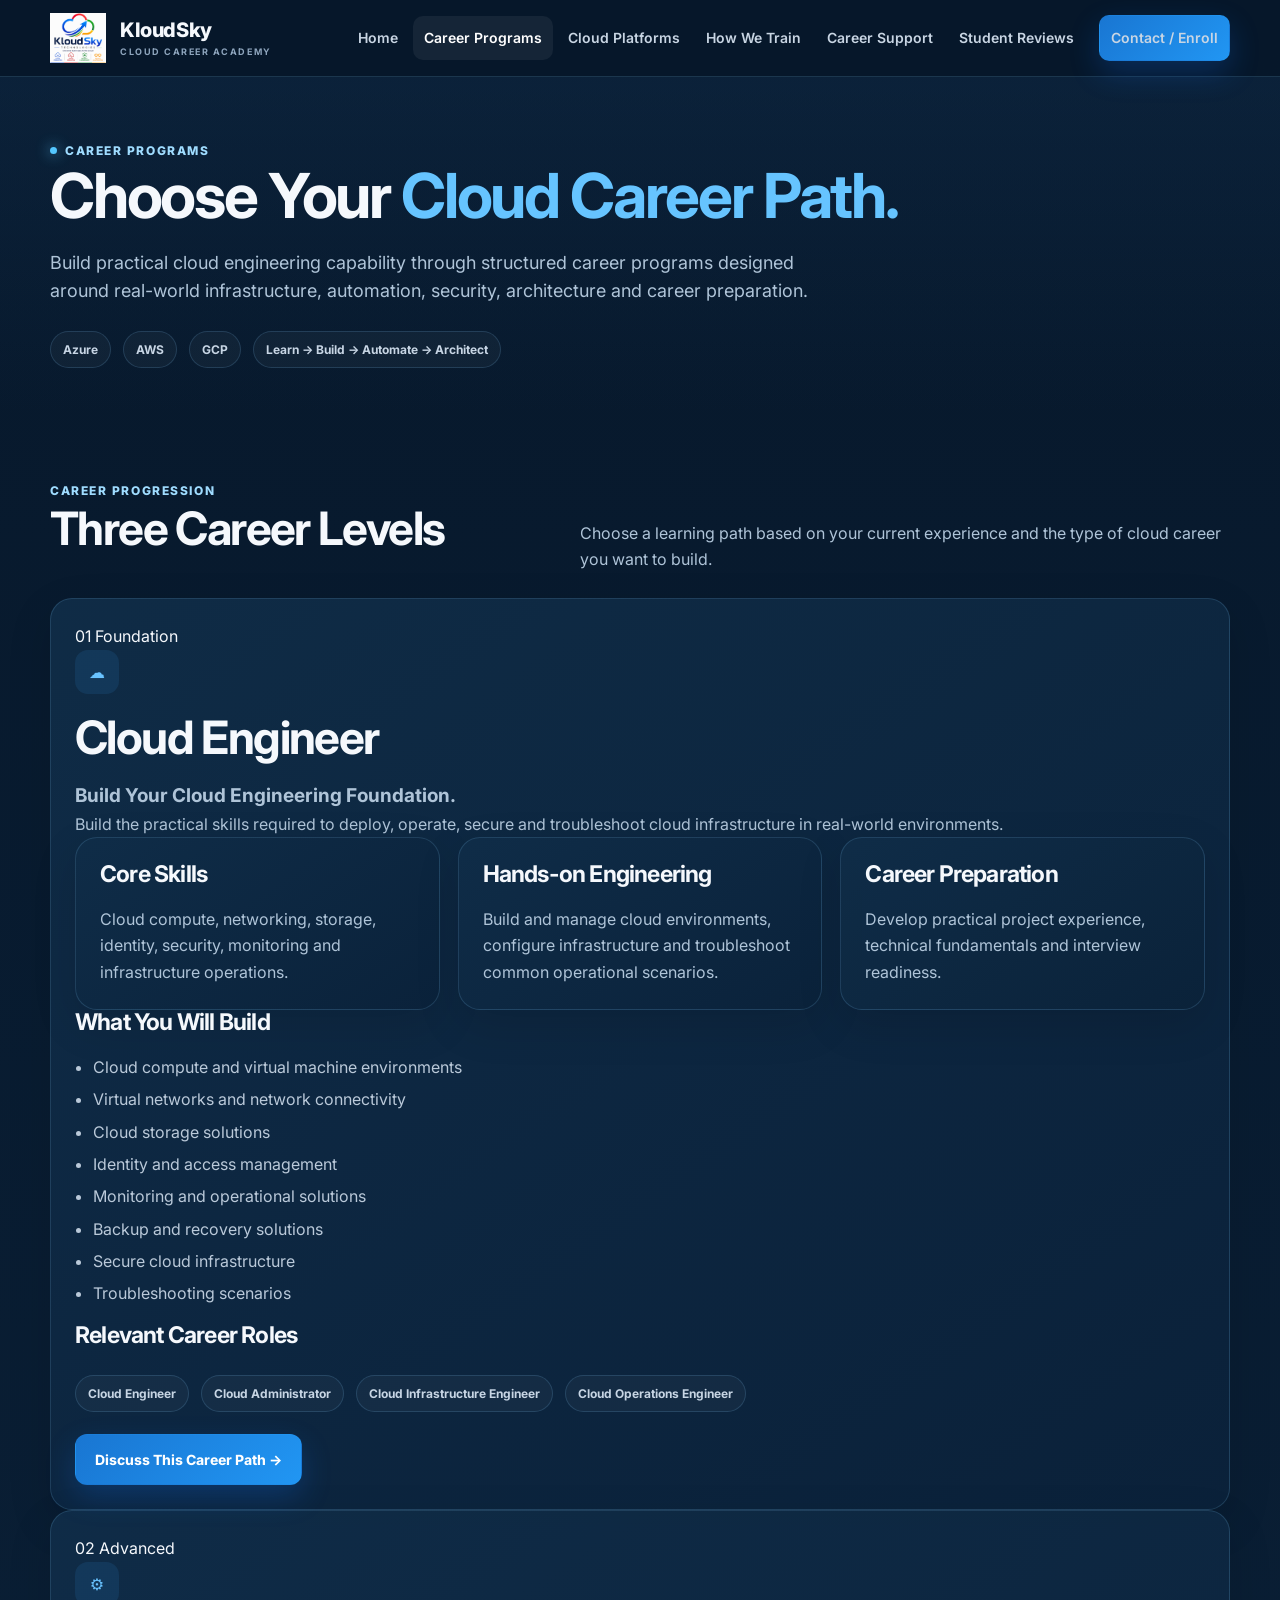
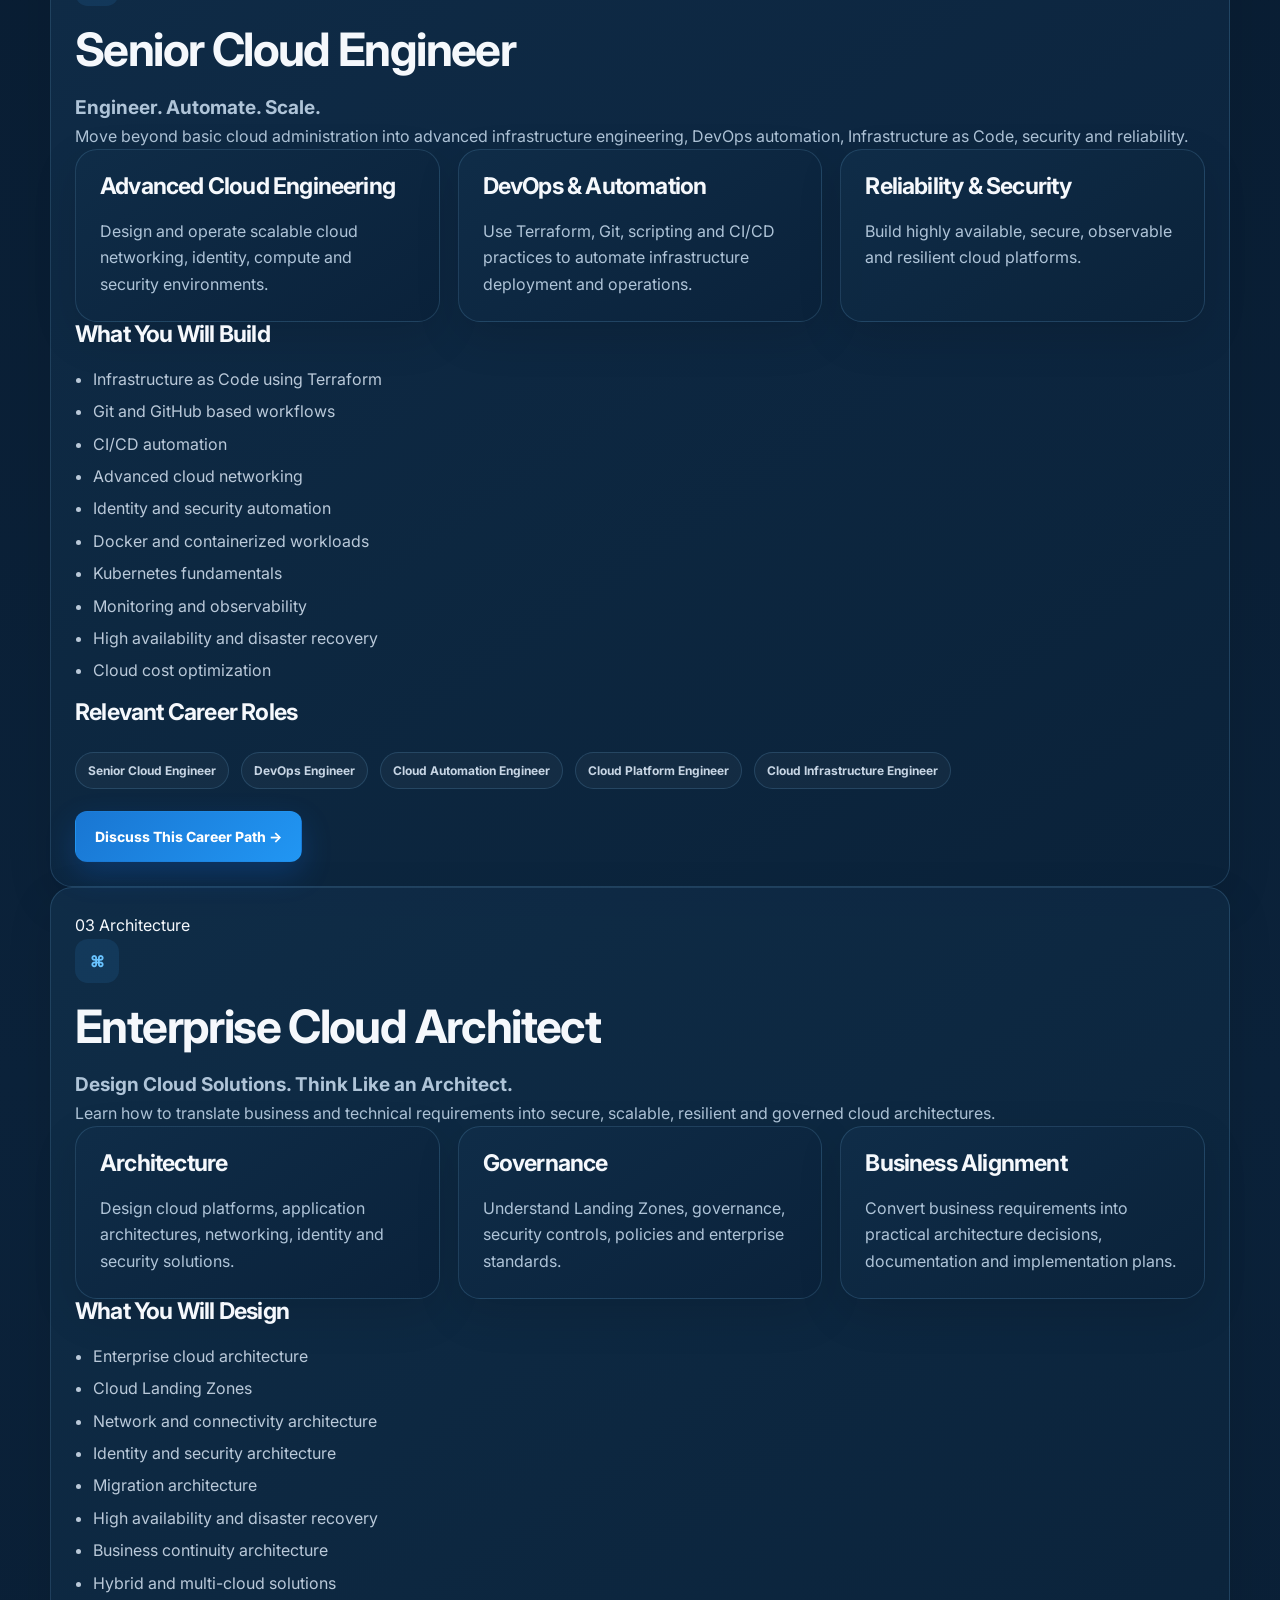
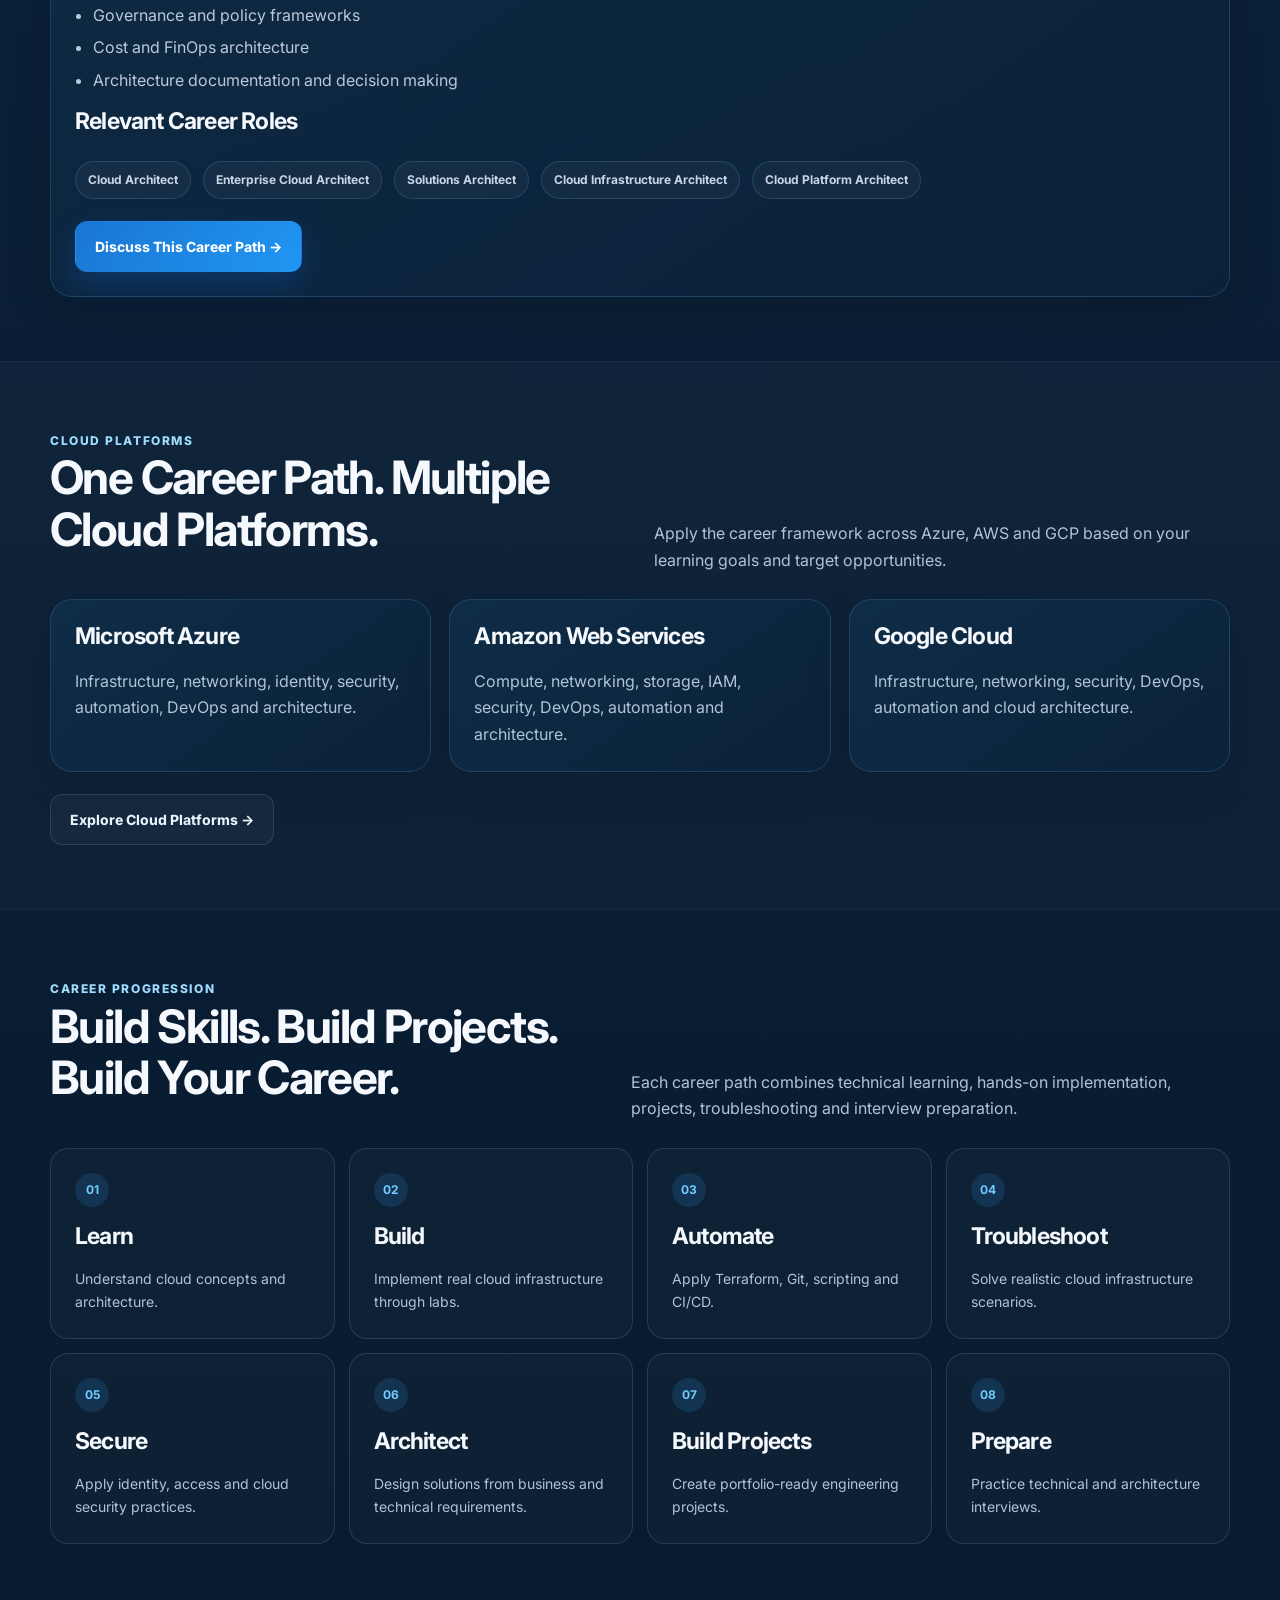
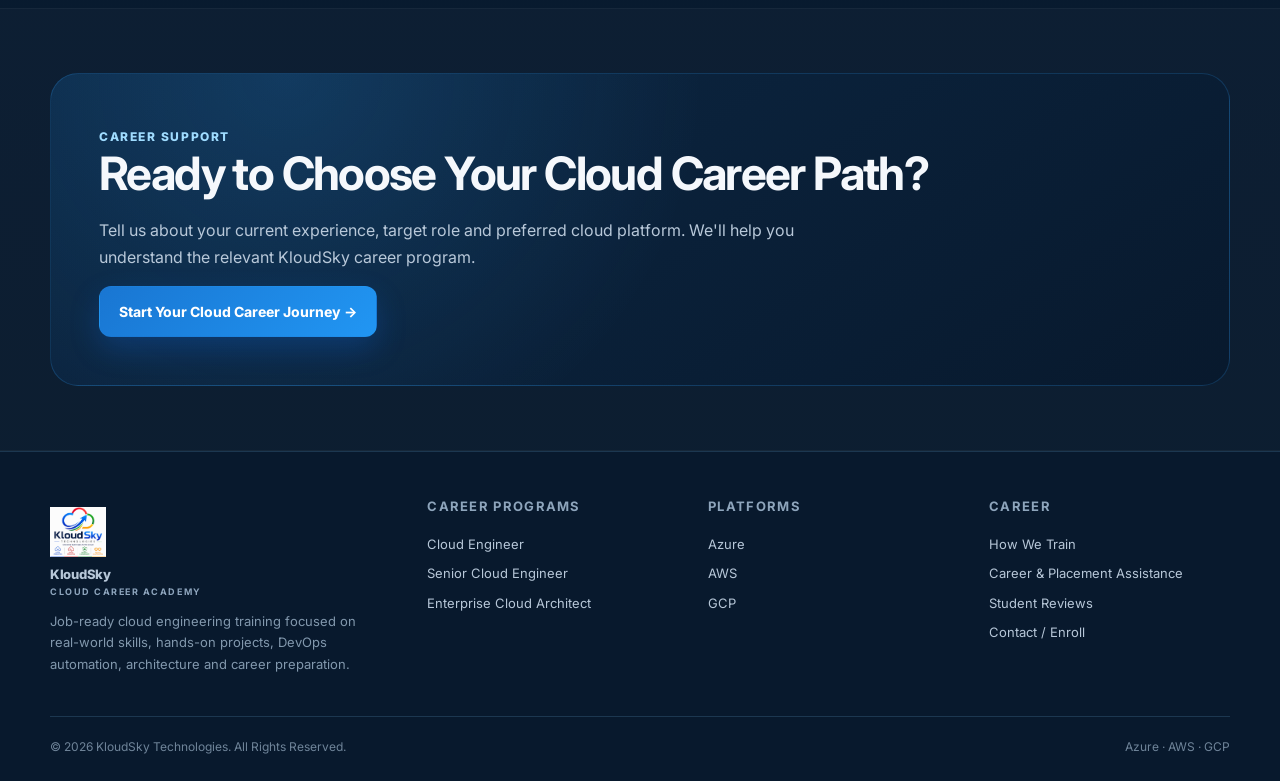
==== career-programs.html @ 11c6187e "programs updated" ====
<!doctype html>
<html lang="en">

<head>
    <meta charset="utf-8">
    <meta name="viewport" content="width=device-width,initial-scale=1">

    <meta name="description"
        content="Explore KloudSky Cloud Engineer, Senior Cloud Engineer and Enterprise Cloud Architect career programs across Azure, AWS and GCP.">

    <meta name="theme-color" content="#07182B">

    <title>Career Programs | KloudSky Cloud Career Academy</title>

    <link rel="preconnect" href="https://fonts.googleapis.com">
    <link rel="preconnect" href="https://fonts.gstatic.com" crossorigin>

    <link
        href="https://fonts.googleapis.com/css2?family=Inter:wght@400;500;600;700;800;900&display=swap"
        rel="stylesheet">

    <link rel="stylesheet" href="assets/css/style.css">
</head>

<body>

    <a class="skip" href="#main">Skip to content</a>

    <!-- =========================
         HEADER
    ========================== -->
    <header class="nav">

        <div class="container nav-inner">

            <a class="brand" href="index.html">

                <img
                    src="assets/images/kloudsky-logo-transparent.png"
                    alt="KloudSky Technologies"
                    class="kloudsky-logo"
                >

                <span class="brand-text">
                    <span class="brand-name">KloudSky</span>
                    <small class="brand-subtitle">Cloud Career Academy</small>
                </span>

            </a>

            <button class="mobile-btn" aria-label="Open menu">☰</button>

            <nav class="nav-links">

                <a href="index.html">Home</a>

                <a href="career-programs.html" class="active">
                    Career Programs
                </a>

                <a href="cloud-platforms.html">
                    Cloud Platforms
                </a>

                <a href="how-we-train.html">
                    How We Train
                </a>

                <a href="career-support.html">
                    Career Support
                </a>

                <a href="reviews.html">
                    Student Reviews
                </a>

                <a href="contact.html" class="btn btn-primary nav-cta">
                    Contact / Enroll
                </a>

            </nav>

        </div>

    </header>


    <!-- =========================
         MAIN CONTENT
    ========================== -->
    <main id="main">


        <!-- =========================
             PAGE HERO
        ========================== -->
        <section class="page-hero">

            <div class="container">

                <span class="eyebrow">
                    <span class="dot"></span>
                    Career Programs
                </span>

                <h1>
                    Choose Your
                    <span style="color:#66c4ff">
                        Cloud Career Path.
                    </span>
                </h1>

                <p class="lead">
                    Build practical cloud engineering capability through
                    structured career programs designed around real-world
                    infrastructure, automation, security, architecture and
                    career preparation.
                </p>

                <div class="hero-meta">

                    <span class="pill">Azure</span>
                    <span class="pill">AWS</span>
                    <span class="pill">GCP</span>
                    <span class="pill">
                        Learn → Build → Automate → Architect
                    </span>

                </div>

            </div>

        </section>


        <!-- =========================
             PROGRAM INTRO
        ========================== -->
        <section class="section">

            <div class="container">

                <div class="section-head">

                    <div>

                        <span class="eyebrow">
                            Career progression
                        </span>

                        <h2>
                            Three Career Levels
                        </h2>

                    </div>

                    <p>
                        Choose a learning path based on your current
                        experience and the type of cloud career you want
                        to build.
                    </p>

                </div>


                <!-- =========================
                     CLOUD ENGINEER
                ========================== -->
                <article
                    class="card program-card"
                    id="cloud-engineer"
                >

                    <div class="program-header">

                        <div>

                            <span class="number">
                                01
                            </span>

                            <span class="tag">
                                Foundation
                            </span>

                        </div>

                        <div class="icon">
                            ☁
                        </div>

                    </div>

                    <h2>
                        Cloud Engineer
                    </h2>

                    <p class="lead">
                        <strong>
                            Build Your Cloud Engineering Foundation.
                        </strong>
                    </p>

                    <p>
                        Build the practical skills required to deploy,
                        operate, secure and troubleshoot cloud
                        infrastructure in real-world environments.
                    </p>


                    <div class="grid3">

                        <div class="card">

                            <h3>
                                Core Skills
                            </h3>

                            <p>
                                Cloud compute, networking, storage,
                                identity, security, monitoring and
                                infrastructure operations.
                            </p>

                        </div>


                        <div class="card">

                            <h3>
                                Hands-on Engineering
                            </h3>

                            <p>
                                Build and manage cloud environments,
                                configure infrastructure and troubleshoot
                                common operational scenarios.
                            </p>

                        </div>


                        <div class="card">

                            <h3>
                                Career Preparation
                            </h3>

                            <p>
                                Develop practical project experience,
                                technical fundamentals and interview
                                readiness.
                            </p>

                        </div>

                    </div>


                    <div class="program-details">

                        <h3>
                            What You Will Build
                        </h3>

                        <ul>

                            <li>
                                Cloud compute and virtual machine environments
                            </li>

                            <li>
                                Virtual networks and network connectivity
                            </li>

                            <li>
                                Cloud storage solutions
                            </li>

                            <li>
                                Identity and access management
                            </li>

                            <li>
                                Monitoring and operational solutions
                            </li>

                            <li>
                                Backup and recovery solutions
                            </li>

                            <li>
                                Secure cloud infrastructure
                            </li>

                            <li>
                                Troubleshooting scenarios
                            </li>

                        </ul>

                    </div>


                    <div class="program-careers">

                        <h3>
                            Relevant Career Roles
                        </h3>

                        <div class="hero-meta">

                            <span class="pill">
                                Cloud Engineer
                            </span>

                            <span class="pill">
                                Cloud Administrator
                            </span>

                            <span class="pill">
                                Cloud Infrastructure Engineer
                            </span>

                            <span class="pill">
                                Cloud Operations Engineer
                            </span>

                        </div>

                    </div>


                    <div style="margin-top:22px">

                        <a
                            class="btn btn-primary"
                            href="contact.html"
                        >
                            Discuss This Career Path →
                        </a>

                    </div>

                </article>


                <!-- =========================
                     SENIOR CLOUD ENGINEER
                ========================== -->
                <article
                    class="card program-card"
                    id="senior-cloud-engineer"
                >

                    <div class="program-header">

                        <div>

                            <span class="number">
                                02
                            </span>

                            <span class="tag">
                                Advanced
                            </span>

                        </div>

                        <div class="icon">
                            ⚙
                        </div>

                    </div>


                    <h2>
                        Senior Cloud Engineer
                    </h2>

                    <p class="lead">
                        <strong>
                            Engineer. Automate. Scale.
                        </strong>
                    </p>

                    <p>
                        Move beyond basic cloud administration into
                        advanced infrastructure engineering, DevOps
                        automation, Infrastructure as Code, security
                        and reliability.
                    </p>


                    <div class="grid3">

                        <div class="card">

                            <h3>
                                Advanced Cloud Engineering
                            </h3>

                            <p>
                                Design and operate scalable cloud
                                networking, identity, compute and
                                security environments.
                            </p>

                        </div>


                        <div class="card">

                            <h3>
                                DevOps & Automation
                            </h3>

                            <p>
                                Use Terraform, Git, scripting and CI/CD
                                practices to automate infrastructure
                                deployment and operations.
                            </p>

                        </div>


                        <div class="card">

                            <h3>
                                Reliability & Security
                            </h3>

                            <p>
                                Build highly available, secure,
                                observable and resilient cloud platforms.
                            </p>

                        </div>

                    </div>


                    <div class="program-details">

                        <h3>
                            What You Will Build
                        </h3>

                        <ul>

                            <li>
                                Infrastructure as Code using Terraform
                            </li>

                            <li>
                                Git and GitHub based workflows
                            </li>

                            <li>
                                CI/CD automation
                            </li>

                            <li>
                                Advanced cloud networking
                            </li>

                            <li>
                                Identity and security automation
                            </li>

                            <li>
                                Docker and containerized workloads
                            </li>

                            <li>
                                Kubernetes fundamentals
                            </li>

                            <li>
                                Monitoring and observability
                            </li>

                            <li>
                                High availability and disaster recovery
                            </li>

                            <li>
                                Cloud cost optimization
                            </li>

                        </ul>

                    </div>


                    <div class="program-careers">

                        <h3>
                            Relevant Career Roles
                        </h3>

                        <div class="hero-meta">

                            <span class="pill">
                                Senior Cloud Engineer
                            </span>

                            <span class="pill">
                                DevOps Engineer
                            </span>

                            <span class="pill">
                                Cloud Automation Engineer
                            </span>

                            <span class="pill">
                                Cloud Platform Engineer
                            </span>

                            <span class="pill">
                                Cloud Infrastructure Engineer
                            </span>

                        </div>

                    </div>


                    <div style="margin-top:22px">

                        <a
                            class="btn btn-primary"
                            href="contact.html"
                        >
                            Discuss This Career Path →
                        </a>

                    </div>

                </article>


                <!-- =========================
                     ENTERPRISE CLOUD ARCHITECT
                ========================== -->
                <article
                    class="card program-card"
                    id="architect"
                >

                    <div class="program-header">

                        <div>

                            <span class="number">
                                03
                            </span>

                            <span class="tag">
                                Architecture
                            </span>

                        </div>

                        <div class="icon">
                            ⌘
                        </div>

                    </div>


                    <h2>
                        Enterprise Cloud Architect
                    </h2>

                    <p class="lead">
                        <strong>
                            Design Cloud Solutions. Think Like an Architect.
                        </strong>
                    </p>

                    <p>
                        Learn how to translate business and technical
                        requirements into secure, scalable, resilient
                        and governed cloud architectures.
                    </p>


                    <div class="grid3">

                        <div class="card">

                            <h3>
                                Architecture
                            </h3>

                            <p>
                                Design cloud platforms, application
                                architectures, networking, identity and
                                security solutions.
                            </p>

                        </div>


                        <div class="card">

                            <h3>
                                Governance
                            </h3>

                            <p>
                                Understand Landing Zones, governance,
                                security controls, policies and
                                enterprise standards.
                            </p>

                        </div>


                        <div class="card">

                            <h3>
                                Business Alignment
                            </h3>

                            <p>
                                Convert business requirements into
                                practical architecture decisions,
                                documentation and implementation plans.
                            </p>

                        </div>

                    </div>


                    <div class="program-details">

                        <h3>
                            What You Will Design
                        </h3>

                        <ul>

                            <li>
                                Enterprise cloud architecture
                            </li>

                            <li>
                                Cloud Landing Zones
                            </li>

                            <li>
                                Network and connectivity architecture
                            </li>

                            <li>
                                Identity and security architecture
                            </li>

                            <li>
                                Migration architecture
                            </li>

                            <li>
                                High availability and disaster recovery
                            </li>

                            <li>
                                Business continuity architecture
                            </li>

                            <li>
                                Hybrid and multi-cloud solutions
                            </li>

                            <li>
                                Governance and policy frameworks
                            </li>

                            <li>
                                Cost and FinOps architecture
                            </li>

                            <li>
                                Architecture documentation and decision making
                            </li>

                        </ul>

                    </div>


                    <div class="program-careers">

                        <h3>
                            Relevant Career Roles
                        </h3>

                        <div class="hero-meta">

                            <span class="pill">
                                Cloud Architect
                            </span>

                            <span class="pill">
                                Enterprise Cloud Architect
                            </span>

                            <span class="pill">
                                Solutions Architect
                            </span>

                            <span class="pill">
                                Cloud Infrastructure Architect
                            </span>

                            <span class="pill">
                                Cloud Platform Architect
                            </span>

                        </div>

                    </div>


                    <div style="margin-top:22px">

                        <a
                            class="btn btn-primary"
                            href="contact.html"
                        >
                            Discuss This Career Path →
                        </a>

                    </div>

                </article>

            </div>

        </section>


        <!-- =========================
             PLATFORM FLEXIBILITY
        ========================== -->
        <section class="section alt">

            <div class="container">

                <div class="section-head">

                    <div>

                        <span class="eyebrow">
                            Cloud platforms
                        </span>

                        <h2>
                            One Career Path. Multiple Cloud Platforms.
                        </h2>

                    </div>

                    <p>
                        Apply the career framework across Azure, AWS and
                        GCP based on your learning goals and target
                        opportunities.
                    </p>

                </div>


                <div class="grid3">

                    <div class="card">

                        <h3>
                            Microsoft Azure
                        </h3>

                        <p>
                            Infrastructure, networking, identity,
                            security, automation, DevOps and architecture.
                        </p>

                    </div>


                    <div class="card">

                        <h3>
                            Amazon Web Services
                        </h3>

                        <p>
                            Compute, networking, storage, IAM, security,
                            DevOps, automation and architecture.
                        </p>

                    </div>


                    <div class="card">

                        <h3>
                            Google Cloud
                        </h3>

                        <p>
                            Infrastructure, networking, security,
                            DevOps, automation and cloud architecture.
                        </p>

                    </div>

                </div>


                <div style="margin-top:22px">

                    <a
                        class="btn btn-ghost"
                        href="cloud-platforms.html"
                    >
                        Explore Cloud Platforms →
                    </a>

                </div>

            </div>

        </section>


        <!-- =========================
             HOW PROGRAMS WORK
        ========================== -->
        <section class="section">

            <div class="container">

                <div class="section-head">

                    <div>

                        <span class="eyebrow">
                            Career progression
                        </span>

                        <h2>
                            Build Skills. Build Projects. Build Your Career.
                        </h2>

                    </div>

                    <p>
                        Each career path combines technical learning,
                        hands-on implementation, projects, troubleshooting
                        and interview preparation.
                    </p>

                </div>


                <div class="steps">

                    <div class="step">

                        <b>01</b>

                        <h3>
                            Learn
                        </h3>

                        <p>
                            Understand cloud concepts and architecture.
                        </p>

                    </div>


                    <div class="step">

                        <b>02</b>

                        <h3>
                            Build
                        </h3>

                        <p>
                            Implement real cloud infrastructure through labs.
                        </p>

                    </div>


                    <div class="step">

                        <b>03</b>

                        <h3>
                            Automate
                        </h3>

                        <p>
                            Apply Terraform, Git, scripting and CI/CD.
                        </p>

                    </div>


                    <div class="step">

                        <b>04</b>

                        <h3>
                            Troubleshoot
                        </h3>

                        <p>
                            Solve realistic cloud infrastructure scenarios.
                        </p>

                    </div>


                    <div class="step">

                        <b>05</b>

                        <h3>
                            Secure
                        </h3>

                        <p>
                            Apply identity, access and cloud security practices.
                        </p>

                    </div>


                    <div class="step">

                        <b>06</b>

                        <h3>
                            Architect
                        </h3>

                        <p>
                            Design solutions from business and technical
                            requirements.
                        </p>

                    </div>


                    <div class="step">

                        <b>07</b>

                        <h3>
                            Build Projects
                        </h3>

                        <p>
                            Create portfolio-ready engineering projects.
                        </p>

                    </div>


                    <div class="step">

                        <b>08</b>

                        <h3>
                            Prepare
                        </h3>

                        <p>
                            Practice technical and architecture interviews.
                        </p>

                    </div>

                </div>

            </div>

        </section>


        <!-- =========================
             CAREER SUPPORT CTA
        ========================== -->
        <section class="section alt">

            <div class="container">

                <div class="cta">

                    <span class="eyebrow">
                        Career support
                    </span>

                    <h2>
                        Ready to Choose Your Cloud Career Path?
                    </h2>

                    <p>
                        Tell us about your current experience, target role
                        and preferred cloud platform. We'll help you
                        understand the relevant KloudSky career program.
                    </p>

                    <a
                        class="btn btn-primary"
                        href="contact.html"
                    >
                        Start Your Cloud Career Journey →
                    </a>

                </div>

            </div>

        </section>

    </main>


    <!-- =========================
         FOOTER
    ========================== -->
    <footer class="footer">

        <div class="container">

            <div class="footer-grid">

                <div>

                    <a class="brand" href="index.html">

                        <img
                            src="assets/images/kloudsky-logo-transparent.png"
                            alt="KloudSky Technologies"
                            class="kloudsky-logo"
                        >

                        <span class="brand-text">

                            <span class="brand-name">
                                KloudSky
                            </span>

                            <small class="brand-subtitle">
                                Cloud Career Academy
                            </small>

                        </span>

                    </a>

                    <p class="desc">
                        Job-ready cloud engineering training focused on
                        real-world skills, hands-on projects, DevOps
                        automation, architecture and career preparation.
                    </p>

                </div>


                <div>

                    <h4>
                        Career Programs
                    </h4>

                    <a href="career-programs.html#cloud-engineer">
                        Cloud Engineer
                    </a>

                    <a href="career-programs.html#senior-cloud-engineer">
                        Senior Cloud Engineer
                    </a>

                    <a href="career-programs.html#architect">
                        Enterprise Cloud Architect
                    </a>

                </div>


                <div>

                    <h4>
                        Platforms
                    </h4>

                    <a href="cloud-platforms.html#azure">
                        Azure
                    </a>

                    <a href="cloud-platforms.html#aws">
                        AWS
                    </a>

                    <a href="cloud-platforms.html#gcp">
                        GCP
                    </a>

                </div>


                <div>

                    <h4>
                        Career
                    </h4>

                    <a href="how-we-train.html">
                        How We Train
                    </a>

                    <a href="career-support.html">
                        Career & Placement Assistance
                    </a>

                    <a href="reviews.html">
                        Student Reviews
                    </a>

                    <a href="contact.html">
                        Contact / Enroll
                    </a>

                </div>

            </div>


            <div class="footer-bottom">

                <span>
                    © <span data-year></span>
                    KloudSky Technologies. All Rights Reserved.
                </span>

                <span>
                    Azure · AWS · GCP
                </span>

            </div>

        </div>

    </footer>


    <script src="assets/js/config.js"></script>
    <script src="assets/js/main.js"></script>

</body>

</html>
---- assets/css/style.css ----
:root {
    --bg: #07182B;
    --bg2: #0B223A;
    --panel: #102D48;
    --panel2: #163653;
    --text: #f5f8fc;
    --muted: #AFC4D8;
    --line: rgba(112, 176, 220, .20);
    --blue: #2196F3;
    --blue2: #1976D2;
    --cyan: #54C7FF;
    --green: #46d6a2;
    --shadow: 0 24px 70px rgba(0, 0, 0, .28);
    --radius: 22px;
    --max: 1180px
}

* {
    box-sizing: border-box
}

html {
    scroll-behavior: smooth
}

body {
    margin: 0;
    background: linear-gradient(180deg, #07182B 0%, #0B223A 48%, #07182B 100%);
    color: var(--text);
    font-family: Inter, system-ui, -apple-system, BlinkMacSystemFont, "Segoe UI", sans-serif;
    line-height: 1.65
}

a {
    color: inherit;
    text-decoration: none
}

img {
    max-width: 100%
}

.container {
    width: min(var(--max), calc(100% - 40px));
    margin: auto
}

.skip {
    position: absolute;
    left: -9999px
}

.skip:focus {
    left: 16px;
    top: 16px;
    z-index: 1000;
    background: #fff;
    color: #000;
    padding: 10px 14px;
    border-radius: 8px
}

.nav {
    position: sticky;
    top: 0;
    z-index: 100;
    background: rgba(7, 24, 43, .92);
    backdrop-filter: blur(16px);
    border-bottom: 1px solid var(--line)
}

.nav-inner {
    min-height: 76px;
    display: flex;
    align-items: center;
    gap: 28px
}

.brand {
    display: flex;
    align-items: center;
    gap: 11px;
    font-weight: 800;
    letter-spacing: -.02em;
    font-size: 20px;
    white-space: nowrap
}


/* =========================================================
   KloudSky official logo + cloud platform logos
   ========================================================= */

.brand {
    display: flex;
    align-items: center;
    gap: 14px;
}

.kloudsky-logo {
    width: 56px;
    height: 56px;
    object-fit: contain;
    object-position: center;
    flex: 0 0 auto;
}

.brand-text {
    display: flex;
    flex-direction: column;
    justify-content: center;
    min-width: 0;
}

.brand-name {
    line-height: 1.1;
}

.brand-subtitle {
    margin-top: 6px;
    line-height: 1.2;
}

.platform-logo {
    width: 64px;
    height: 64px;
    object-fit: contain;
    object-position: center;
    display: block;
    margin-bottom: 14px;
}

.brand-mark {
    width: 42px;
    height: 42px;
    border-radius: 12px;
    display: grid;
    place-items: center;
    background: linear-gradient(135deg, var(--blue), var(--cyan));
    box-shadow: 0 8px 28px rgba(53, 167, 255, .25);
    color: #04101d;
    font-weight: 900
}

.brand small {
    display: block;
    color: #8ea5bd;
    font-size: 9px;
    letter-spacing: .17em;
    text-transform: uppercase;
    font-weight: 700
}

.nav-links {
    margin-left: auto;
    display: flex;
    align-items: center;
    gap: 4px
}

.nav-links a {
    color: #c8d5e3;
    font-size: 14px;
    font-weight: 600;
    padding: 10px 11px;
    border-radius: 10px
}

.nav-links a:hover,
.nav-links a.active {
    color: #fff;
    background: rgba(255, 255, 255, .06)
}

.nav-cta {
    margin-left: 10px
}

.mobile-btn {
    display: none;
    margin-left: auto;
    border: 1px solid var(--line);
    background: transparent;
    color: #fff;
    border-radius: 10px;
    padding: 9px 11px;
    font-size: 18px
}

.btn {
    display: inline-flex;
    align-items: center;
    justify-content: center;
    gap: 9px;
    border-radius: 12px;
    padding: 13px 19px;
    font-weight: 750;
    font-size: 14px;
    border: 1px solid transparent;
    transition: .2s ease;
    cursor: pointer
}

.btn-primary {
    background: linear-gradient(135deg, var(--blue2), var(--blue));
    color: #fff;
    box-shadow: 0 12px 30px rgba(20, 120, 255, .22)
}

.btn-primary:hover {
    transform: translateY(-1px);
    box-shadow: 0 16px 34px rgba(20, 120, 255, .3)
}

.btn-ghost {
    border-color: var(--line);
    background: rgba(255, 255, 255, .035);
    color: #eaf2fb
}

.btn-ghost:hover {
    background: rgba(255, 255, 255, .07)
}

.hero {
    position: relative;
    overflow: hidden;
    padding: 72px 0 62px
}

.hero:before,
.hero:after {
    content: "";
    position: absolute;
    border-radius: 50%;
    filter: blur(2px);
    pointer-events: none
}

.hero:before {
    width: 520px;
    height: 520px;
    background: radial-gradient(circle, rgba(36, 139, 255, .24), transparent 68%);
    right: -180px;
    top: -120px
}

.hero:after {
    width: 420px;
    height: 420px;
    background: radial-gradient(circle, rgba(80, 229, 255, .11), transparent 68%);
    left: -190px;
    bottom: -220px
}

.eyebrow {
    display: inline-flex;
    align-items: center;
    gap: 8px;
    color: #9fdcff;
    font-size: 12px;
    font-weight: 800;
    letter-spacing: .13em;
    text-transform: uppercase
}

.dot {
    width: 7px;
    height: 7px;
    border-radius: 50%;
    background: var(--cyan);
    box-shadow: 0 0 14px var(--cyan)
}

h1,
h2,
h3 {
    line-height: 1.12;
    letter-spacing: -.035em;
    margin: 0 0 18px
}

h1 {
    font-size: clamp(42px, 6vw, 76px);
    max-width: 850px
}

h2 {
    font-size: clamp(30px, 4vw, 46px)
}

h3 {
    font-size: 23px
}

.lead {
    font-size: 19px;
    line-height: 1.55;
    color: #c2d0df;
    max-width: 760px
}

.hero-actions {
    display: flex;
    flex-wrap: wrap;
    gap: 12px;
    margin-top: 24px
}

.hero-meta {
    display: flex;
    flex-wrap: wrap;
    gap: 12px;
    margin-top: 26px
}

.pill {
    padding: 8px 12px;
    border: 1px solid var(--line);
    background: rgba(255, 255, 255, .035);
    border-radius: 999px;
    color: #c7d5e4;
    font-size: 12px;
    font-weight: 700
}

.hero-grid {
    display: grid;
    grid-template-columns: 1.1fr .9fr;
    gap: 36px;
    align-items: center
}

.visual {
    position: relative;
    min-height: 430px
}

.orb {
    position: absolute;
    inset: 30px 15px 20px 35px;
    border: 1px solid rgba(80, 229, 255, .18);
    border-radius: 40px;
    background: linear-gradient(145deg, rgba(17, 52, 86, .72), rgba(6, 19, 34, .7));
    box-shadow: var(--shadow);
    overflow: hidden
}

.orb:before {
    content: "";
    position: absolute;
    inset: -40%;
    background: conic-gradient(from 100deg, transparent, rgba(53, 167, 255, .18), transparent 28%);
    animation: spin 12s linear infinite
}

.architecture {
    position: absolute;
    inset: 50px;
    display: grid;
    grid-template-columns: 1fr 1fr;
    gap: 15px;
    align-content: center
}

.node {
    position: relative;
    border: 1px solid rgba(255, 255, 255, .12);
    background: rgba(8, 22, 39, .86);
    border-radius: 17px;
    padding: 18px;
    z-index: 2
}

.node strong {
    display: block;
    font-size: 15px
}

.node span {
    font-size: 11px;
    color: #91a7bd
}

.node.main {
    grid-column: 1/-1;
    text-align: center;
    border-color: rgba(53, 167, 255, .35);
    background: linear-gradient(135deg, rgba(18, 76, 135, .55), rgba(9, 31, 55, .85))
}

.connector {
    position: absolute;
    left: 50%;
    top: 42%;
    width: 1px;
    height: 100px;
    background: linear-gradient(var(--blue), transparent);
    opacity: .6
}

.section {
    padding: 64px 0
}

.section.alt {
    background: rgba(255, 255, 255, .018);
    border-block: 1px solid rgba(255, 255, 255, .04)
}

.section-head {
    display: flex;
    justify-content: space-between;
    gap: 25px;
    align-items: end;
    margin-bottom: 26px
}

.section-head p {
    max-width: 650px;
    color: var(--muted);
    margin: 0
}

.grid3 {
    display: grid;
    grid-template-columns: repeat(3, 1fr);
    gap: 18px
}

.grid2 {
    display: grid;
    grid-template-columns: repeat(2, 1fr);
    gap: 18px
}

.card {
    border: 1px solid var(--line);
    background: linear-gradient(145deg, rgba(16, 45, 72, .94), rgba(11, 34, 58, .94));
    border-radius: var(--radius);
    padding: 24px;
    box-shadow: 0 15px 45px rgba(0, 0, 0, .12)
}

.card:hover {
    border-color: rgba(53, 167, 255, .28)
}

.card p {
    color: var(--muted);
    margin: 0
}

.icon {
    width: 44px;
    height: 44px;
    border-radius: 13px;
    display: grid;
    place-items: center;
    background: rgba(53, 167, 255, .11);
    color: #69c3ff;
    font-weight: 900;
    margin-bottom: 18px
}

.card ul {
    padding-left: 18px;
    color: #bac9d9
}

.card li {
    margin: 6px 0
}

.card .link {
    display: inline-block;
    margin-top: 18px;
    color: #75caff;
    font-weight: 750;
    font-size: 13px
}

.level {
    position: relative;
    overflow: hidden
}

.level .number {
    position: absolute;
    right: 24px;
    top: 20px;
    font-size: 48px;
    color: rgba(255, 255, 255, .04);
    font-weight: 900
}

.level .tag {
    display: inline-block;
    color: #8fd7ff;
    font-size: 11px;
    font-weight: 800;
    text-transform: uppercase;
    letter-spacing: .12em;
    margin-bottom: 15px
}

.platform {
    min-height: 250px
}

.platform.azure {
    border-top: 2px solid #3aa9ff
}

.platform.aws {
    border-top: 2px solid #ff9a42
}

.platform.gcp {
    border-top: 2px solid #71a7ff
}

.platform .platform-name {
    font-size: 27px;
    font-weight: 800;
    margin-bottom: 8px
}

.platform .services {
    font-size: 13px;
    color: #9db1c6
}

.steps {
    display: grid;
    grid-template-columns: repeat(4, 1fr);
    gap: 14px
}

.step {
    padding: 24px;
    border: 1px solid var(--line);
    border-radius: 18px;
    background: rgba(255, 255, 255, .025)
}

.step b {
    display: flex;
    width: 34px;
    height: 34px;
    border-radius: 50%;
    align-items: center;
    justify-content: center;
    background: rgba(53, 167, 255, .14);
    color: #73caff;
    font-size: 12px;
    margin-bottom: 17px
}

.step p {
    color: var(--muted);
    font-size: 14px;
    margin: 0
}

.quote {
    position: relative;
    padding: 26px;
    border-radius: var(--radius);
    border: 1px solid var(--line);
    background: linear-gradient(145deg, rgba(18, 45, 75, .7), rgba(8, 22, 39, .8))
}

.quote .stars {
    color: #ffd166;
    letter-spacing: 3px
}

.quote blockquote {
    font-size: 17px;
    line-height: 1.7;
    margin: 18px 0;
    color: #e8eff7
}

.quote cite {
    font-style: normal;
    color: #8fa5bb;
    font-size: 13px
}

.empty-reviews {
    padding: 40px;
    text-align: center;
    border: 1px dashed rgba(255, 255, 255, .16);
    border-radius: 20px;
    color: var(--muted)
}

.cta {
    padding: 48px;
    border: 1px solid rgba(53, 167, 255, .2);
    border-radius: 28px;
    background: radial-gradient(circle at 20% 0%, rgba(53, 167, 255, .16), transparent 42%), linear-gradient(145deg, #0c2845, #08192d)
}

.cta p {
    color: #b8c8d9;
    max-width: 720px
}

.footer {
    padding: 44px 0 24px;
    border-top: 1px solid var(--line);
    background: #08192D
}

.footer-grid {
    display: grid;
    grid-template-columns: 1.4fr repeat(3, 1fr);
    gap: 40px
}

.footer h4 {
    font-size: 13px;
    text-transform: uppercase;
    letter-spacing: .1em;
    color: #8ea5bc;
    margin: 0 0 16px
}

.footer a {
    display: block;
    color: #b7c7d8;
    font-size: 13px;
    margin: 8px 0
}

.footer .desc {
    color: #8298ad;
    font-size: 13px;
    max-width: 350px
}

.footer-bottom {
    border-top: 1px solid var(--line);
    margin-top: 28px;
    padding-top: 20px;
    color: #6f8499;
    font-size: 12px;
    display: flex;
    justify-content: space-between;
    gap: 20px
}

.page-hero {
    padding: 58px 0 44px;
    background: linear-gradient(180deg, rgba(18, 50, 83, .36), transparent)
}

.page-hero h1 {
    font-size: clamp(40px, 5vw, 62px);
    max-width: 850px
}

.page-hero p {
    max-width: 800px;
    color: var(--muted);
    font-size: 18px;
    line-height: 1.55;
    margin: 0
}

.program-layout {
    display: grid;
    grid-template-columns: 1.4fr .6fr;
    gap: 24px
}

.checklist {
    display: grid;
    grid-template-columns: repeat(2, 1fr);
    gap: 10px;
    margin-top: 20px
}

.check {
    padding: 12px 14px;
    border: 1px solid var(--line);
    border-radius: 12px;
    background: rgba(255, 255, 255, .025);
    font-size: 13px;
    color: #c8d6e4
}

.check:before {
    content: "✓";
    color: #57d6aa;
    font-weight: 900;
    margin-right: 9px
}

.form {
    display: grid;
    gap: 16px
}

.field {
    display: grid;
    gap: 7px
}

.field label {
    font-size: 13px;
    color: #bdcbda;
    font-weight: 700
}

.field input,
.field select,
.field textarea {
    width: 100%;
    border: 1px solid rgba(255, 255, 255, .13);
    background: #0B223A;
    color: #eef5fb;
    border-radius: 12px;
    padding: 13px 14px;
    outline: none;
    font: inherit
}

.field input:focus,
.field select:focus,
.field textarea:focus {
    border-color: rgba(53, 167, 255, .7);
    box-shadow: 0 0 0 3px rgba(53, 167, 255, .1)
}

.field textarea {
    min-height: 130px;
    resize: vertical
}

.notice {
    font-size: 12px;
    color: #8499ad
}

.success {
    display: none;
    padding: 16px;
    border-radius: 12px;
    background: rgba(70, 214, 162, .1);
    border: 1px solid rgba(70, 214, 162, .3);
    color: #bff1de
}

.success.show {
    display: block
}

.error {
    display: none;
    padding: 16px;
    border-radius: 12px;
    background: rgba(255, 91, 91, .08);
    border: 1px solid rgba(255, 91, 91, .25);
    color: #ffc0c0
}

.error.show {
    display: block
}

.timeline {
    position: relative;
    display: grid;
    gap: 16px
}

.timeline:before {
    content: "";
    position: absolute;
    left: 20px;
    top: 20px;
    bottom: 20px;
    width: 1px;
    background: linear-gradient(var(--blue), transparent)
}

.timeline-item {
    position: relative;
    padding: 4px 0 4px 62px
}

.timeline-item .circle {
    position: absolute;
    left: 7px;
    top: 0;
    width: 27px;
    height: 27px;
    border-radius: 50%;
    border: 1px solid rgba(53, 167, 255, .45);
    background: #09203a;
    color: #71caff;
    display: grid;
    place-items: center;
    font-size: 11px;
    font-weight: 800
}

.timeline-item p {
    color: var(--muted);
    margin: 0
}

.badge-row {
    display: flex;
    flex-wrap: wrap;
    gap: 8px;
    margin-top: 15px
}

.badge {
    font-size: 11px;
    padding: 6px 9px;
    border-radius: 999px;
    background: rgba(255, 255, 255, .05);
    border: 1px solid var(--line);
    color: #afc1d3
}

@keyframes spin {
    to {
        transform: rotate(360deg)
    }
}

@media(max-width:1000px) {
    .nav-links {
        display: none
    }

    .mobile-btn {
        display: block
    }

    .nav-links.open {
        position: absolute;
        left: 20px;
        right: 20px;
        top: 72px;
        display: flex;
        flex-direction: column;
        align-items: stretch;
        padding: 12px;
        background: #0B223A;
        border: 1px solid var(--line);
        border-radius: 16px;
        box-shadow: var(--shadow)
    }

    .nav-links.open a {
        padding: 12px
    }

    .nav-cta {
        margin: 5px 0
    }

    .hero-grid {
        grid-template-columns: 1fr
    }

    .visual {
        min-height: 360px
    }

    .grid3 {
        grid-template-columns: 1fr
    }

    .grid2 {
        grid-template-columns: 1fr
    }

    .steps {
        grid-template-columns: repeat(2, 1fr)
    }

    .footer-grid {
        grid-template-columns: 1fr 1fr
    }

    .program-layout {
        grid-template-columns: 1fr
    }
}

@media(max-width:620px) {
    .container {
        width: min(var(--max), calc(100% - 28px))
    }

    .hero {
        padding: 60px 0 52px
    }

    h1 {
        font-size: 42px
    }

    .lead {
        font-size: 17px
    }

    .section {
        padding: 52px 0
    }

    .section-head {
        display: block
    }

    .steps {
        grid-template-columns: 1fr
    }

    .checklist {
        grid-template-columns: 1fr
    }

    .footer-grid {
        grid-template-columns: 1fr
    }

    .footer-bottom {
        display: block
    }

    .footer-bottom span {
        display: block;
        margin-top: 8px
    }

    .orb {
        inset: 15px 0
    }

    .architecture {
        inset: 35px 25px
    }

    .nav-inner {
        min-height: 68px
    }


    .kloudsky-logo {
        width: 46px;
        height: 46px;
    }

    .brand {
        gap: 10px;
    }

    .brand-subtitle {
        font-size: 9px;
        letter-spacing: .14em;
    }

    .brand {
        font-size: 18px
    }
}
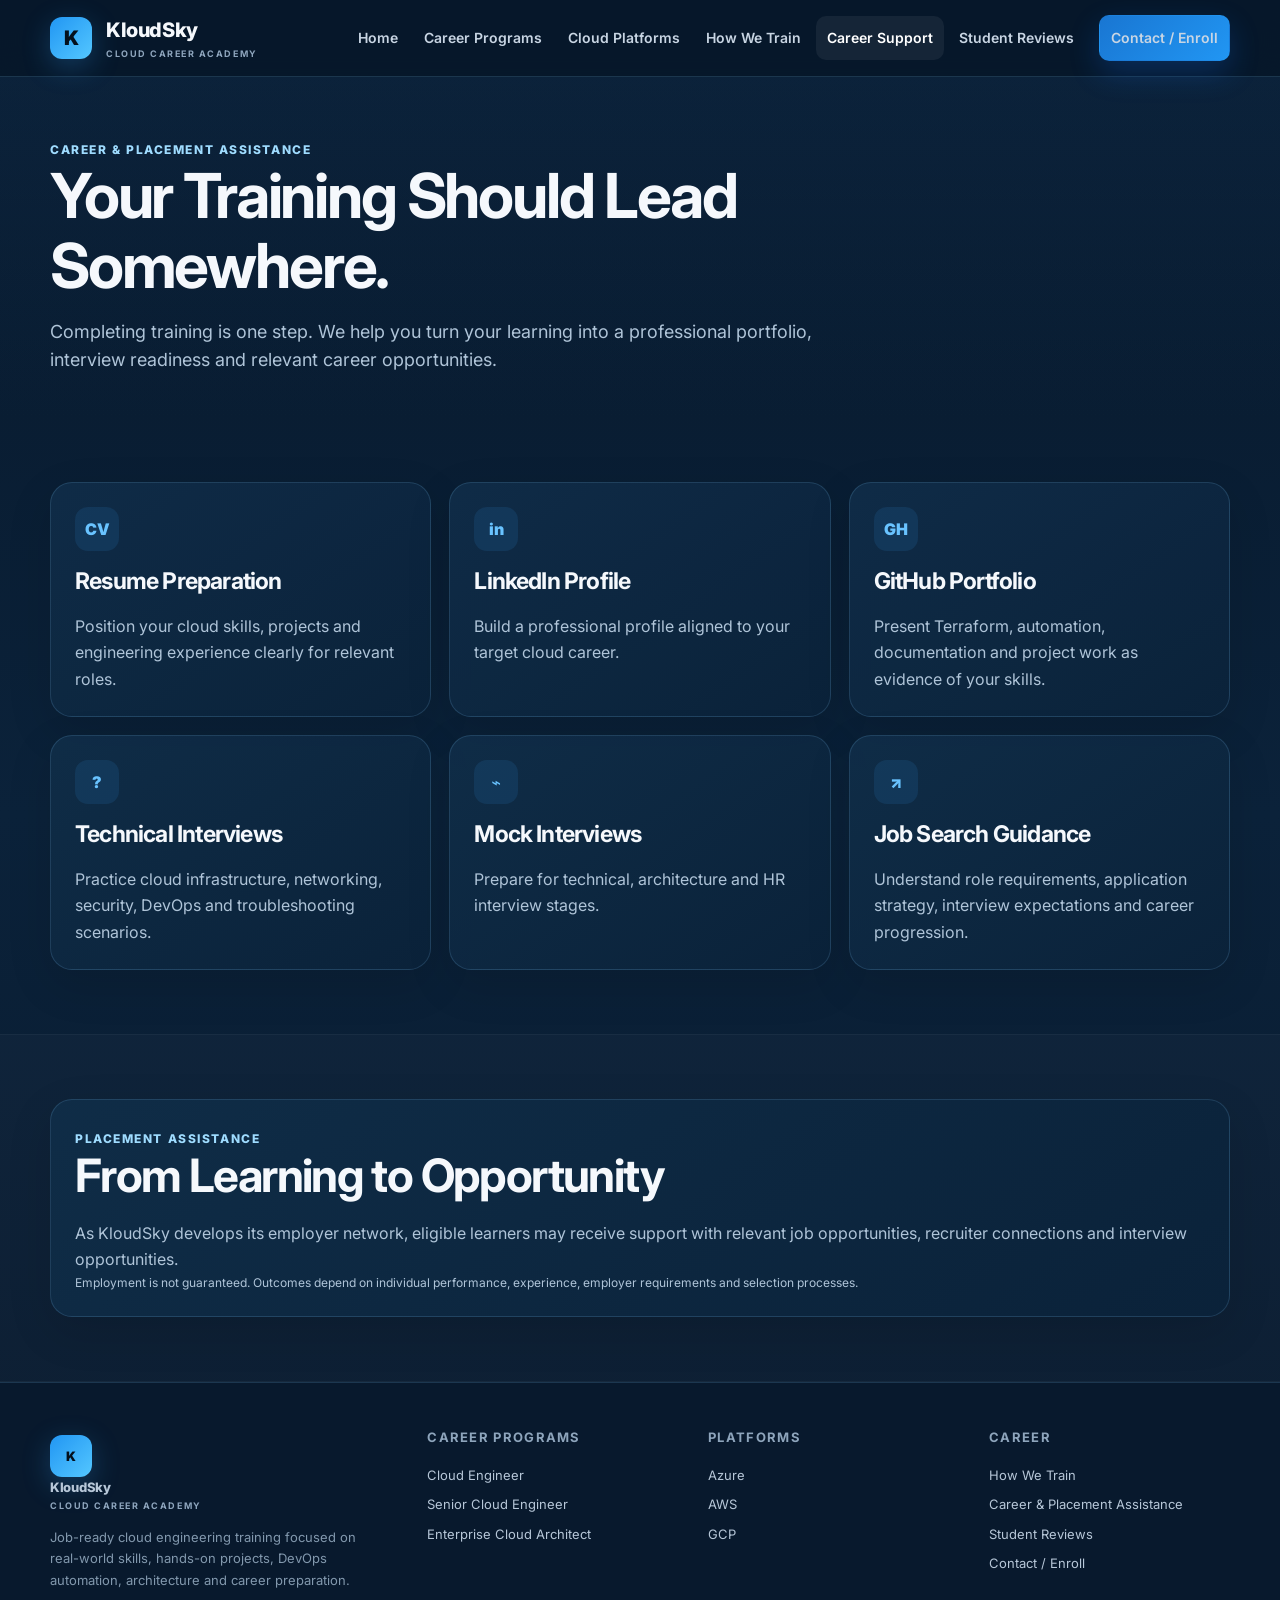
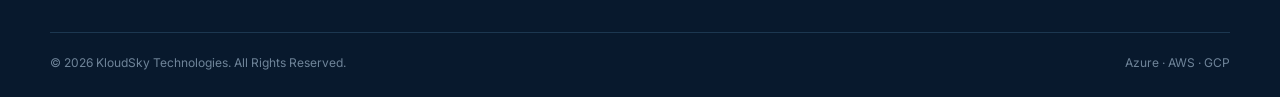
==== commit f6520064: "code updated" ====
--- a/career-programs.html
+++ b/career-programs.html
@@ -4,1167 +4,122 @@
 <head>
     <meta charset="utf-8">
     <meta name="viewport" content="width=device-width,initial-scale=1">
-
     <meta name="description"
-        content="Explore KloudSky Cloud Engineer, Senior Cloud Engineer and Enterprise Cloud Architect career programs across Azure, AWS and GCP.">
-
-    <meta name="theme-color" content="#07182B">
-
-    <title>Career Programs | KloudSky Cloud Career Academy</title>
-
+        content="Resume, LinkedIn, GitHub portfolio, interview preparation and placement assistance for KloudSky cloud career learners.">
+    <meta name="theme-color" content="#07111f">
+    <title>Career & Placement Assistance | KloudSky Cloud Career Academy</title>
     <link rel="preconnect" href="https://fonts.googleapis.com">
     <link rel="preconnect" href="https://fonts.gstatic.com" crossorigin>
-
-    <link
-        href="https://fonts.googleapis.com/css2?family=Inter:wght@400;500;600;700;800;900&display=swap"
+    <link href="https://fonts.googleapis.com/css2?family=Inter:wght@400;500;600;700;800;900&display=swap"
         rel="stylesheet">
-
     <link rel="stylesheet" href="assets/css/style.css">
 </head>
 
-<body>
-
-    <a class="skip" href="#main">Skip to content</a>
-
-    <!-- =========================
-         HEADER
-    ========================== -->
+<body><a class="skip" href="#main">Skip to content</a>
     <header class="nav">
-
         <div class="container nav-inner">
-
-            <a class="brand" href="index.html">
-
-                <img
-                    src="assets/images/kloudsky-logo-transparent.png"
-                    alt="KloudSky Technologies"
-                    class="kloudsky-logo"
-                >
-
-                <span class="brand-text">
-                    <span class="brand-name">KloudSky</span>
-                    <small class="brand-subtitle">Cloud Career Academy</small>
-                </span>
-
-            </a>
-
+            <a class="brand" href="index.html"><span class="brand-mark">K</span><span>KloudSky<small>Cloud Career
+                        Academy</small></span></a>
             <button class="mobile-btn" aria-label="Open menu">☰</button>
-
             <nav class="nav-links">
-
                 <a href="index.html">Home</a>
-
-                <a href="career-programs.html" class="active">
-                    Career Programs
-                </a>
-
-                <a href="cloud-platforms.html">
-                    Cloud Platforms
-                </a>
-
-                <a href="how-we-train.html">
-                    How We Train
-                </a>
-
-                <a href="career-support.html">
-                    Career Support
-                </a>
-
-                <a href="reviews.html">
-                    Student Reviews
-                </a>
-
-                <a href="contact.html" class="btn btn-primary nav-cta">
-                    Contact / Enroll
-                </a>
-
+                <a href="career-programs.html">Career Programs</a>
+                <a href="cloud-platforms.html">Cloud Platforms</a>
+                <a href="how-we-train.html">How We Train</a>
+                <a href="career-support.html" class="active">Career Support</a>
+                <a href="reviews.html">Student Reviews</a>
+                <a href="contact.html" class="btn btn-primary nav-cta">Contact / Enroll</a>
             </nav>
-
         </div>
-
     </header>
-
-
-    <!-- =========================
-         MAIN CONTENT
-    ========================== -->
     <main id="main">
-
-
-        <!-- =========================
-             PAGE HERO
-        ========================== -->
         <section class="page-hero">
-
+            <div class="container"><span class="eyebrow">Career & Placement Assistance</span>
+                <h1>Your Training Should Lead Somewhere.</h1>
+                <p>Completing training is one step. We help you turn your learning into a professional portfolio,
+                    interview readiness and relevant career opportunities.</p>
+            </div>
+        </section>
+        <section class="section">
             <div class="container">
-
-                <span class="eyebrow">
-                    <span class="dot"></span>
-                    Career Programs
-                </span>
-
-                <h1>
-                    Choose Your
-                    <span style="color:#66c4ff">
-                        Cloud Career Path.
-                    </span>
-                </h1>
-
-                <p class="lead">
-                    Build practical cloud engineering capability through
-                    structured career programs designed around real-world
-                    infrastructure, automation, security, architecture and
-                    career preparation.
-                </p>
-
-                <div class="hero-meta">
-
-                    <span class="pill">Azure</span>
-                    <span class="pill">AWS</span>
-                    <span class="pill">GCP</span>
-                    <span class="pill">
-                        Learn → Build → Automate → Architect
-                    </span>
-
+                <div class="grid3">
+                    <div class="card">
+                        <div class="icon">CV</div>
+                        <h3>Resume Preparation</h3>
+                        <p>Position your cloud skills, projects and engineering experience clearly for relevant roles.
+                        </p>
+                    </div>
+                    <div class="card">
+                        <div class="icon">in</div>
+                        <h3>LinkedIn Profile</h3>
+                        <p>Build a professional profile aligned to your target cloud career.</p>
+                    </div>
+                    <div class="card">
+                        <div class="icon">GH</div>
+                        <h3>GitHub Portfolio</h3>
+                        <p>Present Terraform, automation, documentation and project work as evidence of your skills.</p>
+                    </div>
+                    <div class="card">
+                        <div class="icon">?</div>
+                        <h3>Technical Interviews</h3>
+                        <p>Practice cloud infrastructure, networking, security, DevOps and troubleshooting scenarios.
+                        </p>
+                    </div>
+                    <div class="card">
+                        <div class="icon">⌁</div>
+                        <h3>Mock Interviews</h3>
+                        <p>Prepare for technical, architecture and HR interview stages.</p>
+                    </div>
+                    <div class="card">
+                        <div class="icon">↗</div>
+                        <h3>Job Search Guidance</h3>
+                        <p>Understand role requirements, application strategy, interview expectations and career
+                            progression.</p>
+                    </div>
                 </div>
-
             </div>
-
         </section>
-
-
-        <!-- =========================
-             PROGRAM INTRO
-        ========================== -->
-        <section class="section">
-
+        <section class="section alt">
             <div class="container">
-
-                <div class="section-head">
-
-                    <div>
-
-                        <span class="eyebrow">
-                            Career progression
-                        </span>
-
-                        <h2>
-                            Three Career Levels
-                        </h2>
-
-                    </div>
-
-                    <p>
-                        Choose a learning path based on your current
-                        experience and the type of cloud career you want
-                        to build.
-                    </p>
-
+                <div class="card"><span class="eyebrow">Placement assistance</span>
+                    <h2>From Learning to Opportunity</h2>
+                    <p>As KloudSky develops its employer network, eligible learners may receive support with relevant
+                        job opportunities, recruiter connections and interview opportunities.</p>
+                    <p class="notice">Employment is not guaranteed. Outcomes depend on individual performance,
+                        experience, employer requirements and selection processes.</p>
                 </div>
-
-
-                <!-- =========================
-                     CLOUD ENGINEER
-                ========================== -->
-                <article
-                    class="card program-card"
-                    id="cloud-engineer"
-                >
-
-                    <div class="program-header">
-
-                        <div>
-
-                            <span class="number">
-                                01
-                            </span>
-
-                            <span class="tag">
-                                Foundation
-                            </span>
-
-                        </div>
-
-                        <div class="icon">
-                            ☁
-                        </div>
-
-                    </div>
-
-                    <h2>
-                        Cloud Engineer
-                    </h2>
-
-                    <p class="lead">
-                        <strong>
-                            Build Your Cloud Engineering Foundation.
-                        </strong>
-                    </p>
-
-                    <p>
-                        Build the practical skills required to deploy,
-                        operate, secure and troubleshoot cloud
-                        infrastructure in real-world environments.
-                    </p>
-
-
-                    <div class="grid3">
-
-                        <div class="card">
-
-                            <h3>
-                                Core Skills
-                            </h3>
-
-                            <p>
-                                Cloud compute, networking, storage,
-                                identity, security, monitoring and
-                                infrastructure operations.
-                            </p>
-
-                        </div>
-
-
-                        <div class="card">
-
-                            <h3>
-                                Hands-on Engineering
-                            </h3>
-
-                            <p>
-                                Build and manage cloud environments,
-                                configure infrastructure and troubleshoot
-                                common operational scenarios.
-                            </p>
-
-                        </div>
-
-
-                        <div class="card">
-
-                            <h3>
-                                Career Preparation
-                            </h3>
-
-                            <p>
-                                Develop practical project experience,
-                                technical fundamentals and interview
-                                readiness.
-                            </p>
-
-                        </div>
-
-                    </div>
-
-
-                    <div class="program-details">
-
-                        <h3>
-                            What You Will Build
-                        </h3>
-
-                        <ul>
-
-                            <li>
-                                Cloud compute and virtual machine environments
-                            </li>
-
-                            <li>
-                                Virtual networks and network connectivity
-                            </li>
-
-                            <li>
-                                Cloud storage solutions
-                            </li>
-
-                            <li>
-                                Identity and access management
-                            </li>
-
-                            <li>
-                                Monitoring and operational solutions
-                            </li>
-
-                            <li>
-                                Backup and recovery solutions
-                            </li>
-
-                            <li>
-                                Secure cloud infrastructure
-                            </li>
-
-                            <li>
-                                Troubleshooting scenarios
-                            </li>
-
-                        </ul>
-
-                    </div>
-
-
-                    <div class="program-careers">
-
-                        <h3>
-                            Relevant Career Roles
-                        </h3>
-
-                        <div class="hero-meta">
-
-                            <span class="pill">
-                                Cloud Engineer
-                            </span>
-
-                            <span class="pill">
-                                Cloud Administrator
-                            </span>
-
-                            <span class="pill">
-                                Cloud Infrastructure Engineer
-                            </span>
-
-                            <span class="pill">
-                                Cloud Operations Engineer
-                            </span>
-
-                        </div>
-
-                    </div>
-
-
-                    <div style="margin-top:22px">
-
-                        <a
-                            class="btn btn-primary"
-                            href="contact.html"
-                        >
-                            Discuss This Career Path →
-                        </a>
-
-                    </div>
-
-                </article>
-
-
-                <!-- =========================
-                     SENIOR CLOUD ENGINEER
-                ========================== -->
-                <article
-                    class="card program-card"
-                    id="senior-cloud-engineer"
-                >
-
-                    <div class="program-header">
-
-                        <div>
-
-                            <span class="number">
-                                02
-                            </span>
-
-                            <span class="tag">
-                                Advanced
-                            </span>
-
-                        </div>
-
-                        <div class="icon">
-                            ⚙
-                        </div>
-
-                    </div>
-
-
-                    <h2>
-                        Senior Cloud Engineer
-                    </h2>
-
-                    <p class="lead">
-                        <strong>
-                            Engineer. Automate. Scale.
-                        </strong>
-                    </p>
-
-                    <p>
-                        Move beyond basic cloud administration into
-                        advanced infrastructure engineering, DevOps
-                        automation, Infrastructure as Code, security
-                        and reliability.
-                    </p>
-
-
-                    <div class="grid3">
-
-                        <div class="card">
-
-                            <h3>
-                                Advanced Cloud Engineering
-                            </h3>
-
-                            <p>
-                                Design and operate scalable cloud
-                                networking, identity, compute and
-                                security environments.
-                            </p>
-
-                        </div>
-
-
-                        <div class="card">
-
-                            <h3>
-                                DevOps & Automation
-                            </h3>
-
-                            <p>
-                                Use Terraform, Git, scripting and CI/CD
-                                practices to automate infrastructure
-                                deployment and operations.
-                            </p>
-
-                        </div>
-
-
-                        <div class="card">
-
-                            <h3>
-                                Reliability & Security
-                            </h3>
-
-                            <p>
-                                Build highly available, secure,
-                                observable and resilient cloud platforms.
-                            </p>
-
-                        </div>
-
-                    </div>
-
-
-                    <div class="program-details">
-
-                        <h3>
-                            What You Will Build
-                        </h3>
-
-                        <ul>
-
-                            <li>
-                                Infrastructure as Code using Terraform
-                            </li>
-
-                            <li>
-                                Git and GitHub based workflows
-                            </li>
-
-                            <li>
-                                CI/CD automation
-                            </li>
-
-                            <li>
-                                Advanced cloud networking
-                            </li>
-
-                            <li>
-                                Identity and security automation
-                            </li>
-
-                            <li>
-                                Docker and containerized workloads
-                            </li>
-
-                            <li>
-                                Kubernetes fundamentals
-                            </li>
-
-                            <li>
-                                Monitoring and observability
-                            </li>
-
-                            <li>
-                                High availability and disaster recovery
-                            </li>
-
-                            <li>
-                                Cloud cost optimization
-                            </li>
-
-                        </ul>
-
-                    </div>
-
-
-                    <div class="program-careers">
-
-                        <h3>
-                            Relevant Career Roles
-                        </h3>
-
-                        <div class="hero-meta">
-
-                            <span class="pill">
-                                Senior Cloud Engineer
-                            </span>
-
-                            <span class="pill">
-                                DevOps Engineer
-                            </span>
-
-                            <span class="pill">
-                                Cloud Automation Engineer
-                            </span>
-
-                            <span class="pill">
-                                Cloud Platform Engineer
-                            </span>
-
-                            <span class="pill">
-                                Cloud Infrastructure Engineer
-                            </span>
-
-                        </div>
-
-                    </div>
-
-
-                    <div style="margin-top:22px">
-
-                        <a
-                            class="btn btn-primary"
-                            href="contact.html"
-                        >
-                            Discuss This Career Path →
-                        </a>
-
-                    </div>
-
-                </article>
-
-
-                <!-- =========================
-                     ENTERPRISE CLOUD ARCHITECT
-                ========================== -->
-                <article
-                    class="card program-card"
-                    id="architect"
-                >
-
-                    <div class="program-header">
-
-                        <div>
-
-                            <span class="number">
-                                03
-                            </span>
-
-                            <span class="tag">
-                                Architecture
-                            </span>
-
-                        </div>
-
-                        <div class="icon">
-                            ⌘
-                        </div>
-
-                    </div>
-
-
-                    <h2>
-                        Enterprise Cloud Architect
-                    </h2>
-
-                    <p class="lead">
-                        <strong>
-                            Design Cloud Solutions. Think Like an Architect.
-                        </strong>
-                    </p>
-
-                    <p>
-                        Learn how to translate business and technical
-                        requirements into secure, scalable, resilient
-                        and governed cloud architectures.
-                    </p>
-
-
-                    <div class="grid3">
-
-                        <div class="card">
-
-                            <h3>
-                                Architecture
-                            </h3>
-
-                            <p>
-                                Design cloud platforms, application
-                                architectures, networking, identity and
-                                security solutions.
-                            </p>
-
-                        </div>
-
-
-                        <div class="card">
-
-                            <h3>
-                                Governance
-                            </h3>
-
-                            <p>
-                                Understand Landing Zones, governance,
-                                security controls, policies and
-                                enterprise standards.
-                            </p>
-
-                        </div>
-
-
-                        <div class="card">
-
-                            <h3>
-                                Business Alignment
-                            </h3>
-
-                            <p>
-                                Convert business requirements into
-                                practical architecture decisions,
-                                documentation and implementation plans.
-                            </p>
-
-                        </div>
-
-                    </div>
-
-
-                    <div class="program-details">
-
-                        <h3>
-                            What You Will Design
-                        </h3>
-
-                        <ul>
-
-                            <li>
-                                Enterprise cloud architecture
-                            </li>
-
-                            <li>
-                                Cloud Landing Zones
-                            </li>
-
-                            <li>
-                                Network and connectivity architecture
-                            </li>
-
-                            <li>
-                                Identity and security architecture
-                            </li>
-
-                            <li>
-                                Migration architecture
-                            </li>
-
-                            <li>
-                                High availability and disaster recovery
-                            </li>
-
-                            <li>
-                                Business continuity architecture
-                            </li>
-
-                            <li>
-                                Hybrid and multi-cloud solutions
-                            </li>
-
-                            <li>
-                                Governance and policy frameworks
-                            </li>
-
-                            <li>
-                                Cost and FinOps architecture
-                            </li>
-
-                            <li>
-                                Architecture documentation and decision making
-                            </li>
-
-                        </ul>
-
-                    </div>
-
-
-                    <div class="program-careers">
-
-                        <h3>
-                            Relevant Career Roles
-                        </h3>
-
-                        <div class="hero-meta">
-
-                            <span class="pill">
-                                Cloud Architect
-                            </span>
-
-                            <span class="pill">
-                                Enterprise Cloud Architect
-                            </span>
-
-                            <span class="pill">
-                                Solutions Architect
-                            </span>
-
-                            <span class="pill">
-                                Cloud Infrastructure Architect
-                            </span>
-
-                            <span class="pill">
-                                Cloud Platform Architect
-                            </span>
-
-                        </div>
-
-                    </div>
-
-
-                    <div style="margin-top:22px">
-
-                        <a
-                            class="btn btn-primary"
-                            href="contact.html"
-                        >
-                            Discuss This Career Path →
-                        </a>
-
-                    </div>
-
-                </article>
-
             </div>
-
         </section>
-
-
-        <!-- =========================
-             PLATFORM FLEXIBILITY
-        ========================== -->
-        <section class="section alt">
-
-            <div class="container">
-
-                <div class="section-head">
-
-                    <div>
-
-                        <span class="eyebrow">
-                            Cloud platforms
-                        </span>
-
-                        <h2>
-                            One Career Path. Multiple Cloud Platforms.
-                        </h2>
-
-                    </div>
-
-                    <p>
-                        Apply the career framework across Azure, AWS and
-                        GCP based on your learning goals and target
-                        opportunities.
-                    </p>
-
+    </main>
+    <footer class="footer">
+        <div class="container">
+            <div class="footer-grid">
+                <div><a class="brand" href="index.html"><span class="brand-mark">K</span><span>KloudSky<small>Cloud
+                                Career Academy</small></span></a>
+                    <p class="desc">Job-ready cloud engineering training focused on real-world skills, hands-on
+                        projects, DevOps automation, architecture and career preparation.</p>
                 </div>
-
-
-                <div class="grid3">
-
-                    <div class="card">
-
-                        <h3>
-                            Microsoft Azure
-                        </h3>
-
-                        <p>
-                            Infrastructure, networking, identity,
-                            security, automation, DevOps and architecture.
-                        </p>
-
-                    </div>
-
-
-                    <div class="card">
-
-                        <h3>
-                            Amazon Web Services
-                        </h3>
-
-                        <p>
-                            Compute, networking, storage, IAM, security,
-                            DevOps, automation and architecture.
-                        </p>
-
-                    </div>
-
-
-                    <div class="card">
-
-                        <h3>
-                            Google Cloud
-                        </h3>
-
-                        <p>
-                            Infrastructure, networking, security,
-                            DevOps, automation and cloud architecture.
-                        </p>
-
-                    </div>
-
+                <div>
+                    <h4>Career Programs</h4><a href="career-programs.html#cloud-engineer">Cloud Engineer</a><a
+                        href="career-programs.html#senior-cloud-engineer">Senior Cloud Engineer</a><a
+                        href="career-programs.html#architect">Enterprise Cloud Architect</a>
                 </div>
-
-
-                <div style="margin-top:22px">
-
-                    <a
-                        class="btn btn-ghost"
-                        href="cloud-platforms.html"
-                    >
-                        Explore Cloud Platforms →
-                    </a>
-
+                <div>
+                    <h4>Platforms</h4><a href="cloud-platforms.html#azure">Azure</a><a
+                        href="cloud-platforms.html#aws">AWS</a><a href="cloud-platforms.html#gcp">GCP</a>
                 </div>
-
+                <div>
+                    <h4>Career</h4><a href="how-we-train.html">How We Train</a><a href="career-support.html">Career &
+                        Placement Assistance</a><a href="reviews.html">Student Reviews</a><a href="contact.html">Contact
+                        / Enroll</a>
+                </div>
             </div>
-
-        </section>
-
-
-        <!-- =========================
-             HOW PROGRAMS WORK
-        ========================== -->
-        <section class="section">
-
-            <div class="container">
-
-                <div class="section-head">
-
-                    <div>
-
-                        <span class="eyebrow">
-                            Career progression
-                        </span>
-
-                        <h2>
-                            Build Skills. Build Projects. Build Your Career.
-                        </h2>
-
-                    </div>
-
-                    <p>
-                        Each career path combines technical learning,
-                        hands-on implementation, projects, troubleshooting
-                        and interview preparation.
-                    </p>
-
-                </div>
-
-
-                <div class="steps">
-
-                    <div class="step">
-
-                        <b>01</b>
-
-                        <h3>
-                            Learn
-                        </h3>
-
-                        <p>
-                            Understand cloud concepts and architecture.
-                        </p>
-
-                    </div>
-
-
-                    <div class="step">
-
-                        <b>02</b>
-
-                        <h3>
-                            Build
-                        </h3>
-
-                        <p>
-                            Implement real cloud infrastructure through labs.
-                        </p>
-
-                    </div>
-
-
-                    <div class="step">
-
-                        <b>03</b>
-
-                        <h3>
-                            Automate
-                        </h3>
-
-                        <p>
-                            Apply Terraform, Git, scripting and CI/CD.
-                        </p>
-
-                    </div>
-
-
-                    <div class="step">
-
-                        <b>04</b>
-
-                        <h3>
-                            Troubleshoot
-                        </h3>
-
-                        <p>
-                            Solve realistic cloud infrastructure scenarios.
-                        </p>
-
-                    </div>
-
-
-                    <div class="step">
-
-                        <b>05</b>
-
-                        <h3>
-                            Secure
-                        </h3>
-
-                        <p>
-                            Apply identity, access and cloud security practices.
-                        </p>
-
-                    </div>
-
-
-                    <div class="step">
-
-                        <b>06</b>
-
-                        <h3>
-                            Architect
-                        </h3>
-
-                        <p>
-                            Design solutions from business and technical
-                            requirements.
-                        </p>
-
-                    </div>
-
-
-                    <div class="step">
-
-                        <b>07</b>
-
-                        <h3>
-                            Build Projects
-                        </h3>
-
-                        <p>
-                            Create portfolio-ready engineering projects.
-                        </p>
-
-                    </div>
-
-
-                    <div class="step">
-
-                        <b>08</b>
-
-                        <h3>
-                            Prepare
-                        </h3>
-
-                        <p>
-                            Practice technical and architecture interviews.
-                        </p>
-
-                    </div>
-
-                </div>
-
-            </div>
-
-        </section>
-
-
-        <!-- =========================
-             CAREER SUPPORT CTA
-        ========================== -->
-        <section class="section alt">
-
-            <div class="container">
-
-                <div class="cta">
-
-                    <span class="eyebrow">
-                        Career support
-                    </span>
-
-                    <h2>
-                        Ready to Choose Your Cloud Career Path?
-                    </h2>
-
-                    <p>
-                        Tell us about your current experience, target role
-                        and preferred cloud platform. We'll help you
-                        understand the relevant KloudSky career program.
-                    </p>
-
-                    <a
-                        class="btn btn-primary"
-                        href="contact.html"
-                    >
-                        Start Your Cloud Career Journey →
-                    </a>
-
-                </div>
-
-            </div>
-
-        </section>
-
-    </main>
-
-
-    <!-- =========================
-         FOOTER
-    ========================== -->
-    <footer class="footer">
-
-        <div class="container">
-
-            <div class="footer-grid">
-
-                <div>
-
-                    <a class="brand" href="index.html">
-
-                        <img
-                            src="assets/images/kloudsky-logo-transparent.png"
-                            alt="KloudSky Technologies"
-                            class="kloudsky-logo"
-                        >
-
-                        <span class="brand-text">
-
-                            <span class="brand-name">
-                                KloudSky
-                            </span>
-
-                            <small class="brand-subtitle">
-                                Cloud Career Academy
-                            </small>
-
-                        </span>
-
-                    </a>
-
-                    <p class="desc">
-                        Job-ready cloud engineering training focused on
-                        real-world skills, hands-on projects, DevOps
-                        automation, architecture and career preparation.
-                    </p>
-
-                </div>
-
-
-                <div>
-
-                    <h4>
-                        Career Programs
-                    </h4>
-
-                    <a href="career-programs.html#cloud-engineer">
-                        Cloud Engineer
-                    </a>
-
-                    <a href="career-programs.html#senior-cloud-engineer">
-                        Senior Cloud Engineer
-                    </a>
-
-                    <a href="career-programs.html#architect">
-                        Enterprise Cloud Architect
-                    </a>
-
-                </div>
-
-
-                <div>
-
-                    <h4>
-                        Platforms
-                    </h4>
-
-                    <a href="cloud-platforms.html#azure">
-                        Azure
-                    </a>
-
-                    <a href="cloud-platforms.html#aws">
-                        AWS
-                    </a>
-
-                    <a href="cloud-platforms.html#gcp">
-                        GCP
-                    </a>
-
-                </div>
-
-
-                <div>
-
-                    <h4>
-                        Career
-                    </h4>
-
-                    <a href="how-we-train.html">
-                        How We Train
-                    </a>
-
-                    <a href="career-support.html">
-                        Career & Placement Assistance
-                    </a>
-
-                    <a href="reviews.html">
-                        Student Reviews
-                    </a>
-
-                    <a href="contact.html">
-                        Contact / Enroll
-                    </a>
-
-                </div>
-
-            </div>
-
-
-            <div class="footer-bottom">
-
-                <span>
-                    © <span data-year></span>
-                    KloudSky Technologies. All Rights Reserved.
-                </span>
-
-                <span>
-                    Azure · AWS · GCP
-                </span>
-
-            </div>
-
+            <div class="footer-bottom"><span>© <span data-year></span> KloudSky Technologies. All Rights
+                    Reserved.</span><span>Azure · AWS · GCP</span></div>
         </div>
-
     </footer>
-
-
     <script src="assets/js/config.js"></script>
     <script src="assets/js/main.js"></script>
-
 </body>
 
 </html>
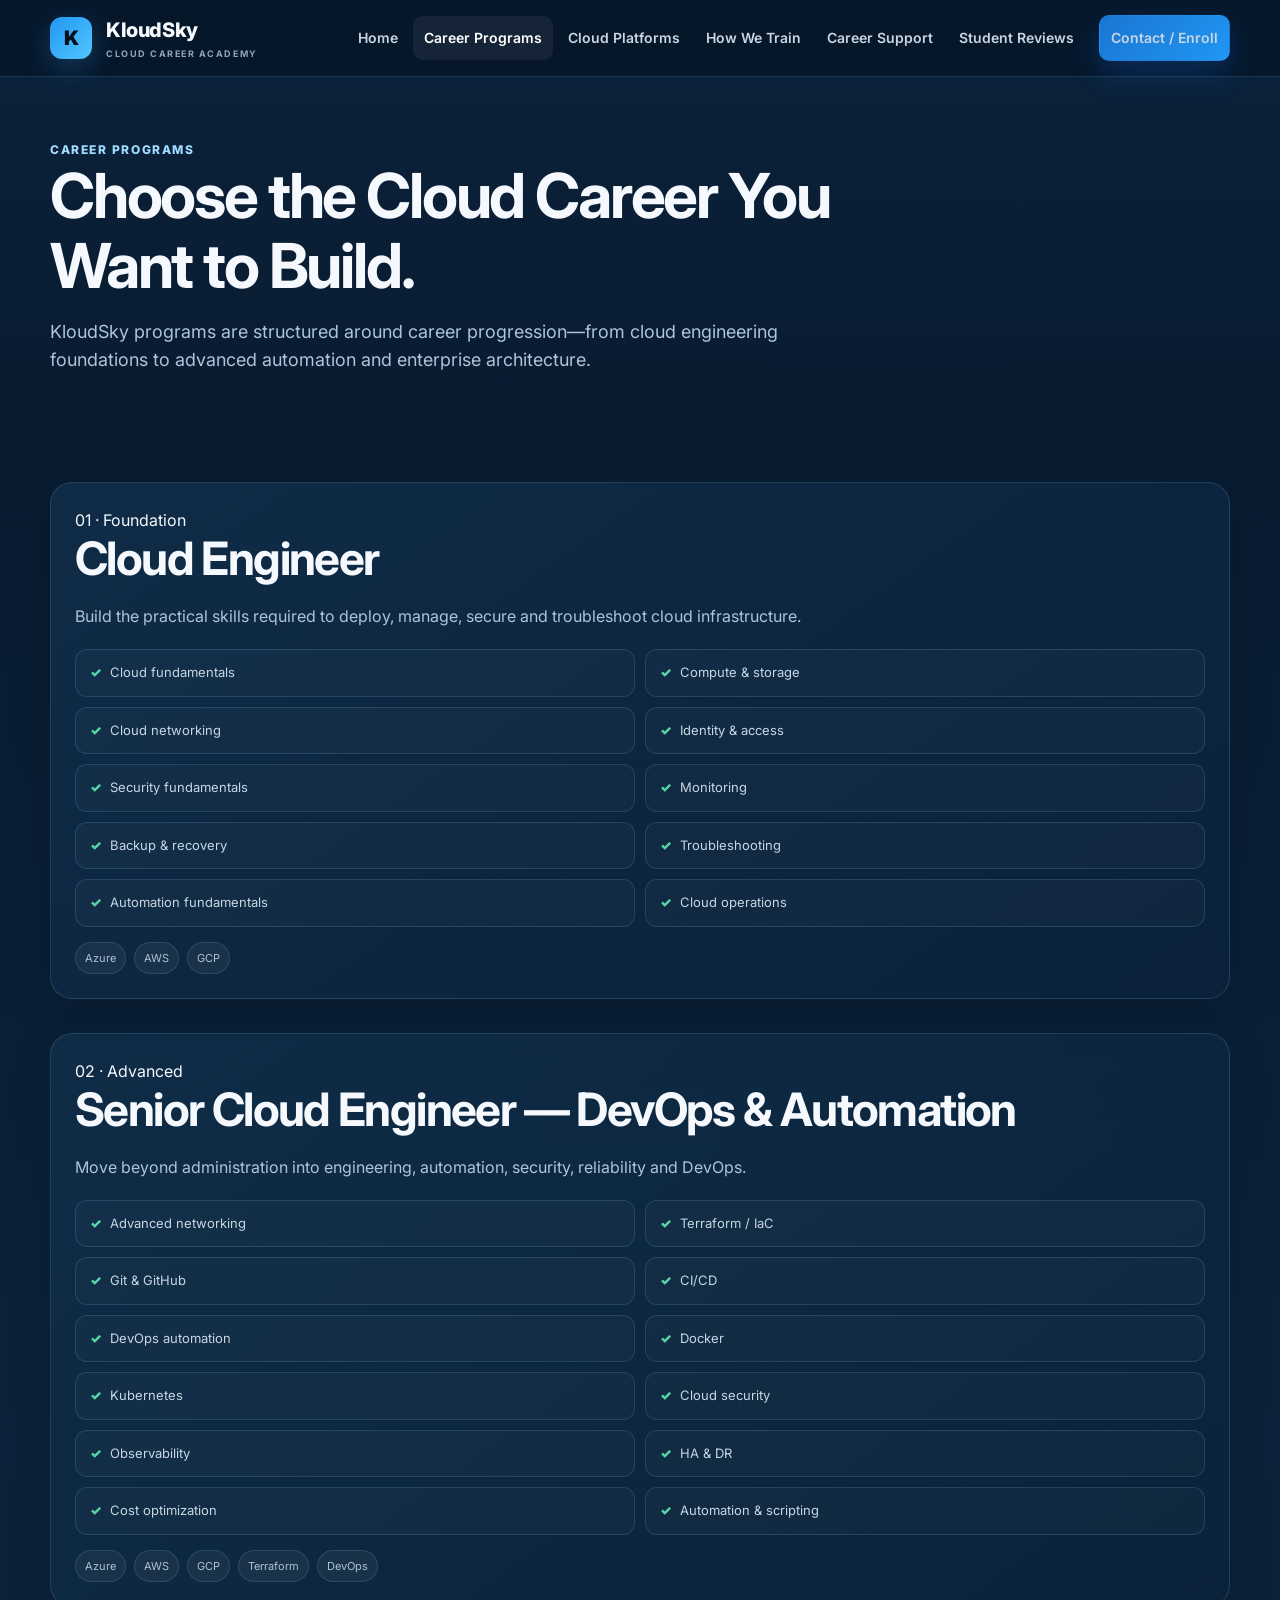
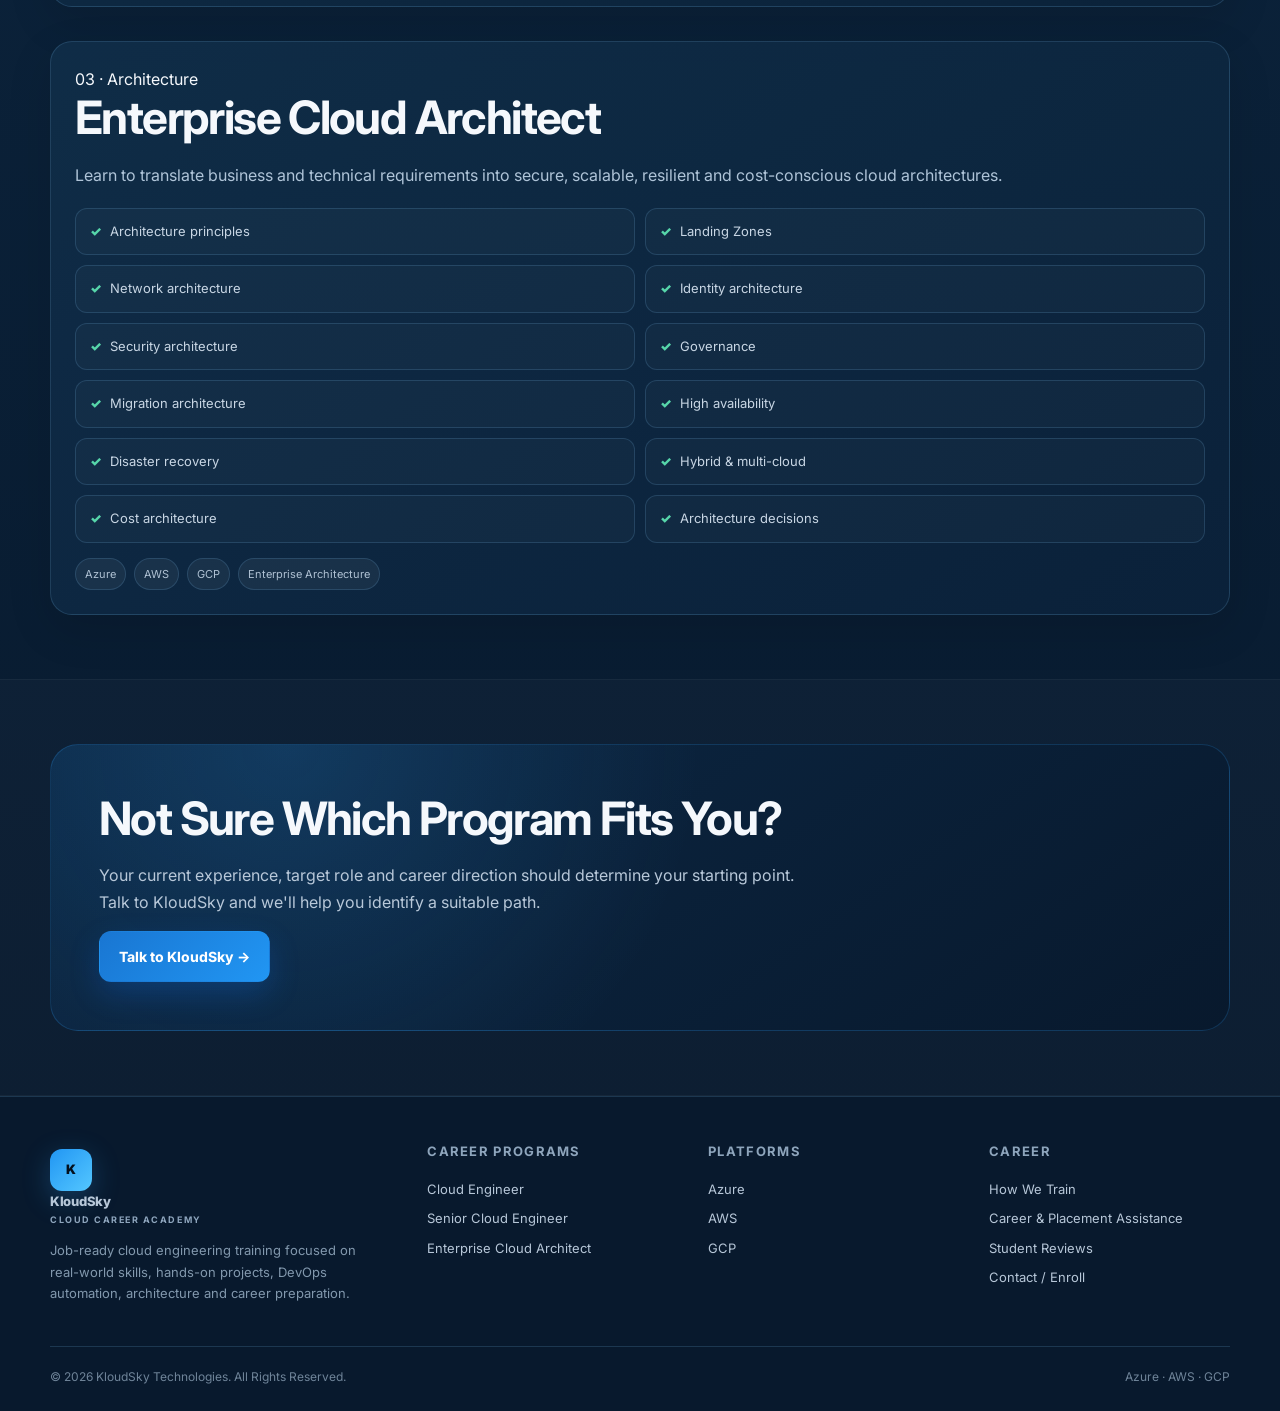
==== commit 58cbf820: "code updated" ====
--- a/career-programs.html
+++ b/career-programs.html
@@ -5,9 +5,9 @@
     <meta charset="utf-8">
     <meta name="viewport" content="width=device-width,initial-scale=1">
     <meta name="description"
-        content="Resume, LinkedIn, GitHub portfolio, interview preparation and placement assistance for KloudSky cloud career learners.">
+        content="Career-focused Cloud Engineer, Senior Cloud Engineer and Enterprise Cloud Architect programs across Azure, AWS and GCP.">
     <meta name="theme-color" content="#07111f">
-    <title>Career & Placement Assistance | KloudSky Cloud Career Academy</title>
+    <title>Career Programs | KloudSky Cloud Career Academy</title>
     <link rel="preconnect" href="https://fonts.googleapis.com">
     <link rel="preconnect" href="https://fonts.gstatic.com" crossorigin>
     <link href="https://fonts.googleapis.com/css2?family=Inter:wght@400;500;600;700;800;900&display=swap"
@@ -23,10 +23,10 @@
             <button class="mobile-btn" aria-label="Open menu">☰</button>
             <nav class="nav-links">
                 <a href="index.html">Home</a>
-                <a href="career-programs.html">Career Programs</a>
+                <a href="career-programs.html" class="active">Career Programs</a>
                 <a href="cloud-platforms.html">Cloud Platforms</a>
                 <a href="how-we-train.html">How We Train</a>
-                <a href="career-support.html" class="active">Career Support</a>
+                <a href="career-support.html">Career Support</a>
                 <a href="reviews.html">Student Reviews</a>
                 <a href="contact.html" class="btn btn-primary nav-cta">Contact / Enroll</a>
             </nav>
@@ -34,59 +34,85 @@
     </header>
     <main id="main">
         <section class="page-hero">
-            <div class="container"><span class="eyebrow">Career & Placement Assistance</span>
-                <h1>Your Training Should Lead Somewhere.</h1>
-                <p>Completing training is one step. We help you turn your learning into a professional portfolio,
-                    interview readiness and relevant career opportunities.</p>
+            <div class="container"><span class="eyebrow">Career Programs</span>
+                <h1>Choose the Cloud Career You Want to Build.</h1>
+                <p>KloudSky programs are structured around career progression—from cloud engineering foundations to
+                    advanced automation and enterprise architecture.</p>
             </div>
         </section>
         <section class="section">
-            <div class="container">
-                <div class="grid3">
-                    <div class="card">
-                        <div class="icon">CV</div>
-                        <h3>Resume Preparation</h3>
-                        <p>Position your cloud skills, projects and engineering experience clearly for relevant roles.
-                        </p>
+            <div class="container" style="display:grid;gap:34px">
+                <article class="card" id="cloud-engineer"><span class="tag">01 · Foundation</span>
+                    <h2>Cloud Engineer</h2>
+                    <p>Build the practical skills required to deploy, manage, secure and troubleshoot cloud
+                        infrastructure.</p>
+                    <div class="checklist">
+                        <div class="check">Cloud fundamentals</div>
+                        <div class="check">Compute & storage</div>
+                        <div class="check">Cloud networking</div>
+                        <div class="check">Identity & access</div>
+                        <div class="check">Security fundamentals</div>
+                        <div class="check">Monitoring</div>
+                        <div class="check">Backup & recovery</div>
+                        <div class="check">Troubleshooting</div>
+                        <div class="check">Automation fundamentals</div>
+                        <div class="check">Cloud operations</div>
                     </div>
-                    <div class="card">
-                        <div class="icon">in</div>
-                        <h3>LinkedIn Profile</h3>
-                        <p>Build a professional profile aligned to your target cloud career.</p>
+                    <div class="badge-row"><span class="badge">Azure</span><span class="badge">AWS</span><span
+                            class="badge">GCP</span></div>
+                </article>
+                <article class="card" id="senior-cloud-engineer"><span class="tag">02 · Advanced</span>
+                    <h2>Senior Cloud Engineer — DevOps & Automation</h2>
+                    <p>Move beyond administration into engineering, automation, security, reliability and DevOps.</p>
+                    <div class="checklist">
+                        <div class="check">Advanced networking</div>
+                        <div class="check">Terraform / IaC</div>
+                        <div class="check">Git & GitHub</div>
+                        <div class="check">CI/CD</div>
+                        <div class="check">DevOps automation</div>
+                        <div class="check">Docker</div>
+                        <div class="check">Kubernetes</div>
+                        <div class="check">Cloud security</div>
+                        <div class="check">Observability</div>
+                        <div class="check">HA & DR</div>
+                        <div class="check">Cost optimization</div>
+                        <div class="check">Automation & scripting</div>
                     </div>
-                    <div class="card">
-                        <div class="icon">GH</div>
-                        <h3>GitHub Portfolio</h3>
-                        <p>Present Terraform, automation, documentation and project work as evidence of your skills.</p>
+                    <div class="badge-row"><span class="badge">Azure</span><span class="badge">AWS</span><span
+                            class="badge">GCP</span><span class="badge">Terraform</span><span
+                            class="badge">DevOps</span></div>
+                </article>
+                <article class="card" id="architect"><span class="tag">03 · Architecture</span>
+                    <h2>Enterprise Cloud Architect</h2>
+                    <p>Learn to translate business and technical requirements into secure, scalable, resilient and
+                        cost-conscious cloud architectures.</p>
+                    <div class="checklist">
+                        <div class="check">Architecture principles</div>
+                        <div class="check">Landing Zones</div>
+                        <div class="check">Network architecture</div>
+                        <div class="check">Identity architecture</div>
+                        <div class="check">Security architecture</div>
+                        <div class="check">Governance</div>
+                        <div class="check">Migration architecture</div>
+                        <div class="check">High availability</div>
+                        <div class="check">Disaster recovery</div>
+                        <div class="check">Hybrid & multi-cloud</div>
+                        <div class="check">Cost architecture</div>
+                        <div class="check">Architecture decisions</div>
                     </div>
-                    <div class="card">
-                        <div class="icon">?</div>
-                        <h3>Technical Interviews</h3>
-                        <p>Practice cloud infrastructure, networking, security, DevOps and troubleshooting scenarios.
-                        </p>
-                    </div>
-                    <div class="card">
-                        <div class="icon">⌁</div>
-                        <h3>Mock Interviews</h3>
-                        <p>Prepare for technical, architecture and HR interview stages.</p>
-                    </div>
-                    <div class="card">
-                        <div class="icon">↗</div>
-                        <h3>Job Search Guidance</h3>
-                        <p>Understand role requirements, application strategy, interview expectations and career
-                            progression.</p>
-                    </div>
-                </div>
+                    <div class="badge-row"><span class="badge">Azure</span><span class="badge">AWS</span><span
+                            class="badge">GCP</span><span class="badge">Enterprise Architecture</span></div>
+                </article>
+            </div>
             </div>
         </section>
         <section class="section alt">
             <div class="container">
-                <div class="card"><span class="eyebrow">Placement assistance</span>
-                    <h2>From Learning to Opportunity</h2>
-                    <p>As KloudSky develops its employer network, eligible learners may receive support with relevant
-                        job opportunities, recruiter connections and interview opportunities.</p>
-                    <p class="notice">Employment is not guaranteed. Outcomes depend on individual performance,
-                        experience, employer requirements and selection processes.</p>
+                <div class="cta">
+                    <h2>Not Sure Which Program Fits You?</h2>
+                    <p>Your current experience, target role and career direction should determine your starting point.
+                        Talk to KloudSky and we'll help you identify a suitable path.</p><a class="btn btn-primary"
+                        href="contact.html">Talk to KloudSky →</a>
                 </div>
             </div>
         </section>
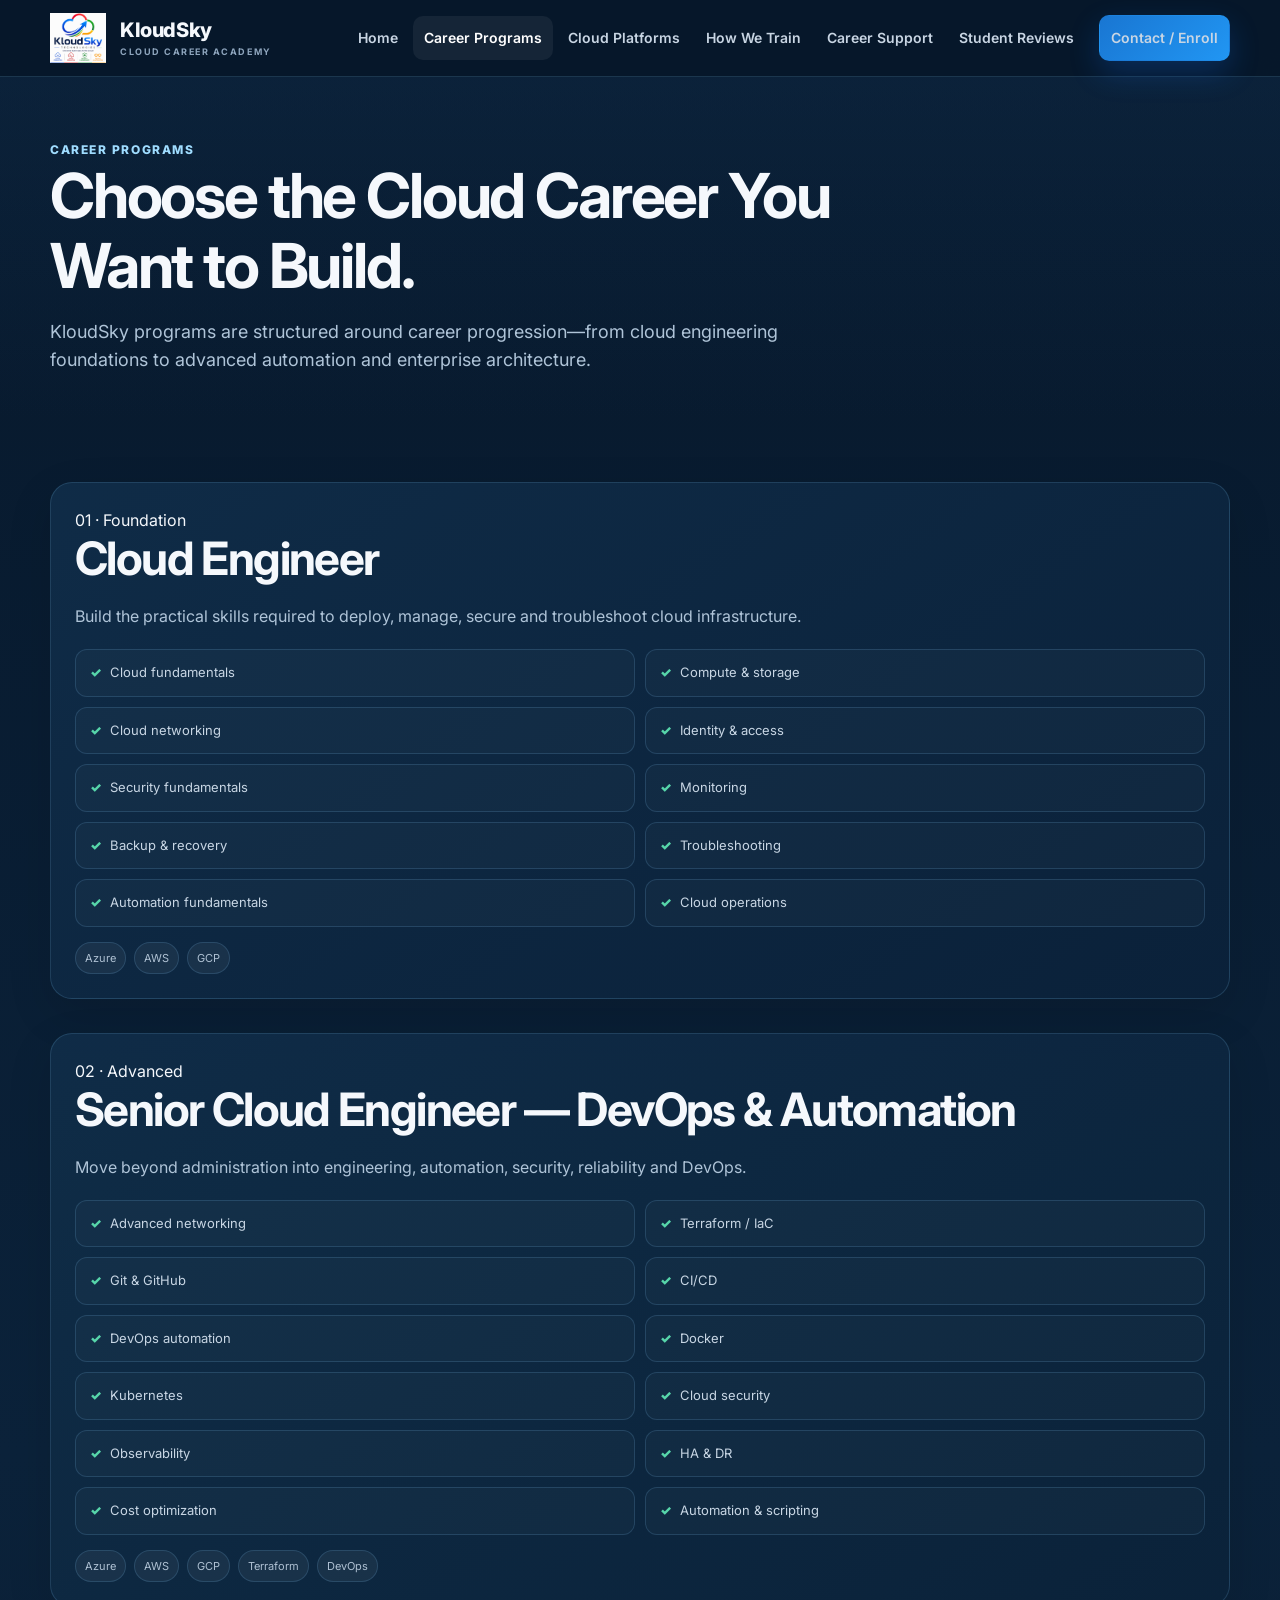
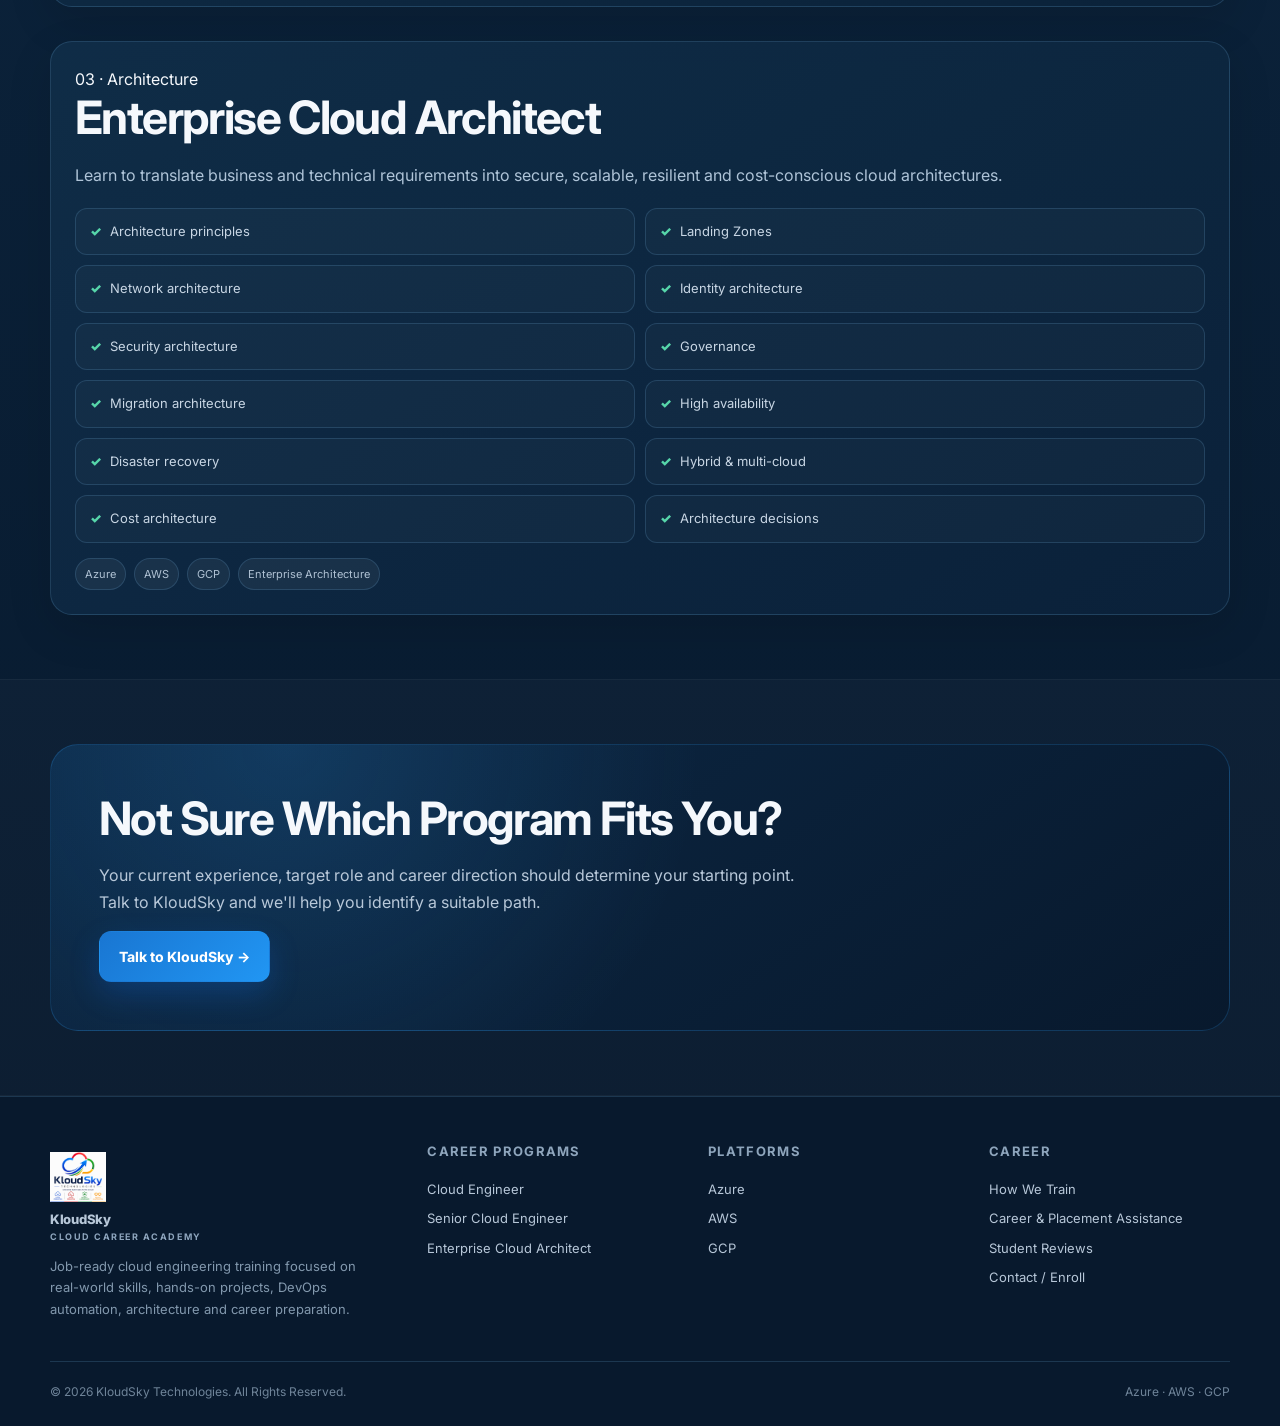
==== commit 957ccb76: "new code" ====
--- a/career-programs.html
+++ b/career-programs.html
@@ -6,7 +6,7 @@
     <meta name="viewport" content="width=device-width,initial-scale=1">
     <meta name="description"
         content="Career-focused Cloud Engineer, Senior Cloud Engineer and Enterprise Cloud Architect programs across Azure, AWS and GCP.">
-    <meta name="theme-color" content="#07111f">
+    <meta name="theme-color" content="#07182B">
     <title>Career Programs | KloudSky Cloud Career Academy</title>
     <link rel="preconnect" href="https://fonts.googleapis.com">
     <link rel="preconnect" href="https://fonts.gstatic.com" crossorigin>
@@ -17,19 +17,15 @@
 
 <body><a class="skip" href="#main">Skip to content</a>
     <header class="nav">
-        <div class="container nav-inner">
-            <a class="brand" href="index.html"><span class="brand-mark">K</span><span>KloudSky<small>Cloud Career
-                        Academy</small></span></a>
-            <button class="mobile-btn" aria-label="Open menu">☰</button>
-            <nav class="nav-links">
-                <a href="index.html">Home</a>
-                <a href="career-programs.html" class="active">Career Programs</a>
-                <a href="cloud-platforms.html">Cloud Platforms</a>
-                <a href="how-we-train.html">How We Train</a>
-                <a href="career-support.html">Career Support</a>
-                <a href="reviews.html">Student Reviews</a>
-                <a href="contact.html" class="btn btn-primary nav-cta">Contact / Enroll</a>
-            </nav>
+        <div class="container nav-inner"><a class="brand" href="index.html"><img
+                    src="assets/images/kloudsky-logo-transparent.png" alt="KloudSky Technologies"
+                    class="kloudsky-logo"><span class="brand-text"><span class="brand-name">KloudSky</span><small
+                        class="brand-subtitle">Cloud Career Academy</small></span></a><button class="mobile-btn"
+                aria-label="Open menu">☰</button>
+            <nav class="nav-links"><a href="index.html">Home</a><a href="career-programs.html" class="active">Career
+                    Programs</a><a href="cloud-platforms.html">Cloud Platforms</a><a href="how-we-train.html">How We
+                    Train</a><a href="career-support.html">Career Support</a><a href="reviews.html">Student
+                    Reviews</a><a href="contact.html" class="btn btn-primary nav-cta">Contact / Enroll</a></nav>
         </div>
     </header>
     <main id="main">
@@ -104,7 +100,6 @@
                             class="badge">GCP</span><span class="badge">Enterprise Architecture</span></div>
                 </article>
             </div>
-            </div>
         </section>
         <section class="section alt">
             <div class="container">
@@ -120,8 +115,10 @@
     <footer class="footer">
         <div class="container">
             <div class="footer-grid">
-                <div><a class="brand" href="index.html"><span class="brand-mark">K</span><span>KloudSky<small>Cloud
-                                Career Academy</small></span></a>
+                <div><a class="brand" href="index.html"><img src="assets/images/kloudsky-logo-transparent.png"
+                            alt="KloudSky Technologies" class="kloudsky-logo"><span class="brand-text"><span
+                                class="brand-name">KloudSky</span><small class="brand-subtitle">Cloud Career
+                                Academy</small></span></a>
                     <p class="desc">Job-ready cloud engineering training focused on real-world skills, hands-on
                         projects, DevOps automation, architecture and career preparation.</p>
                 </div>
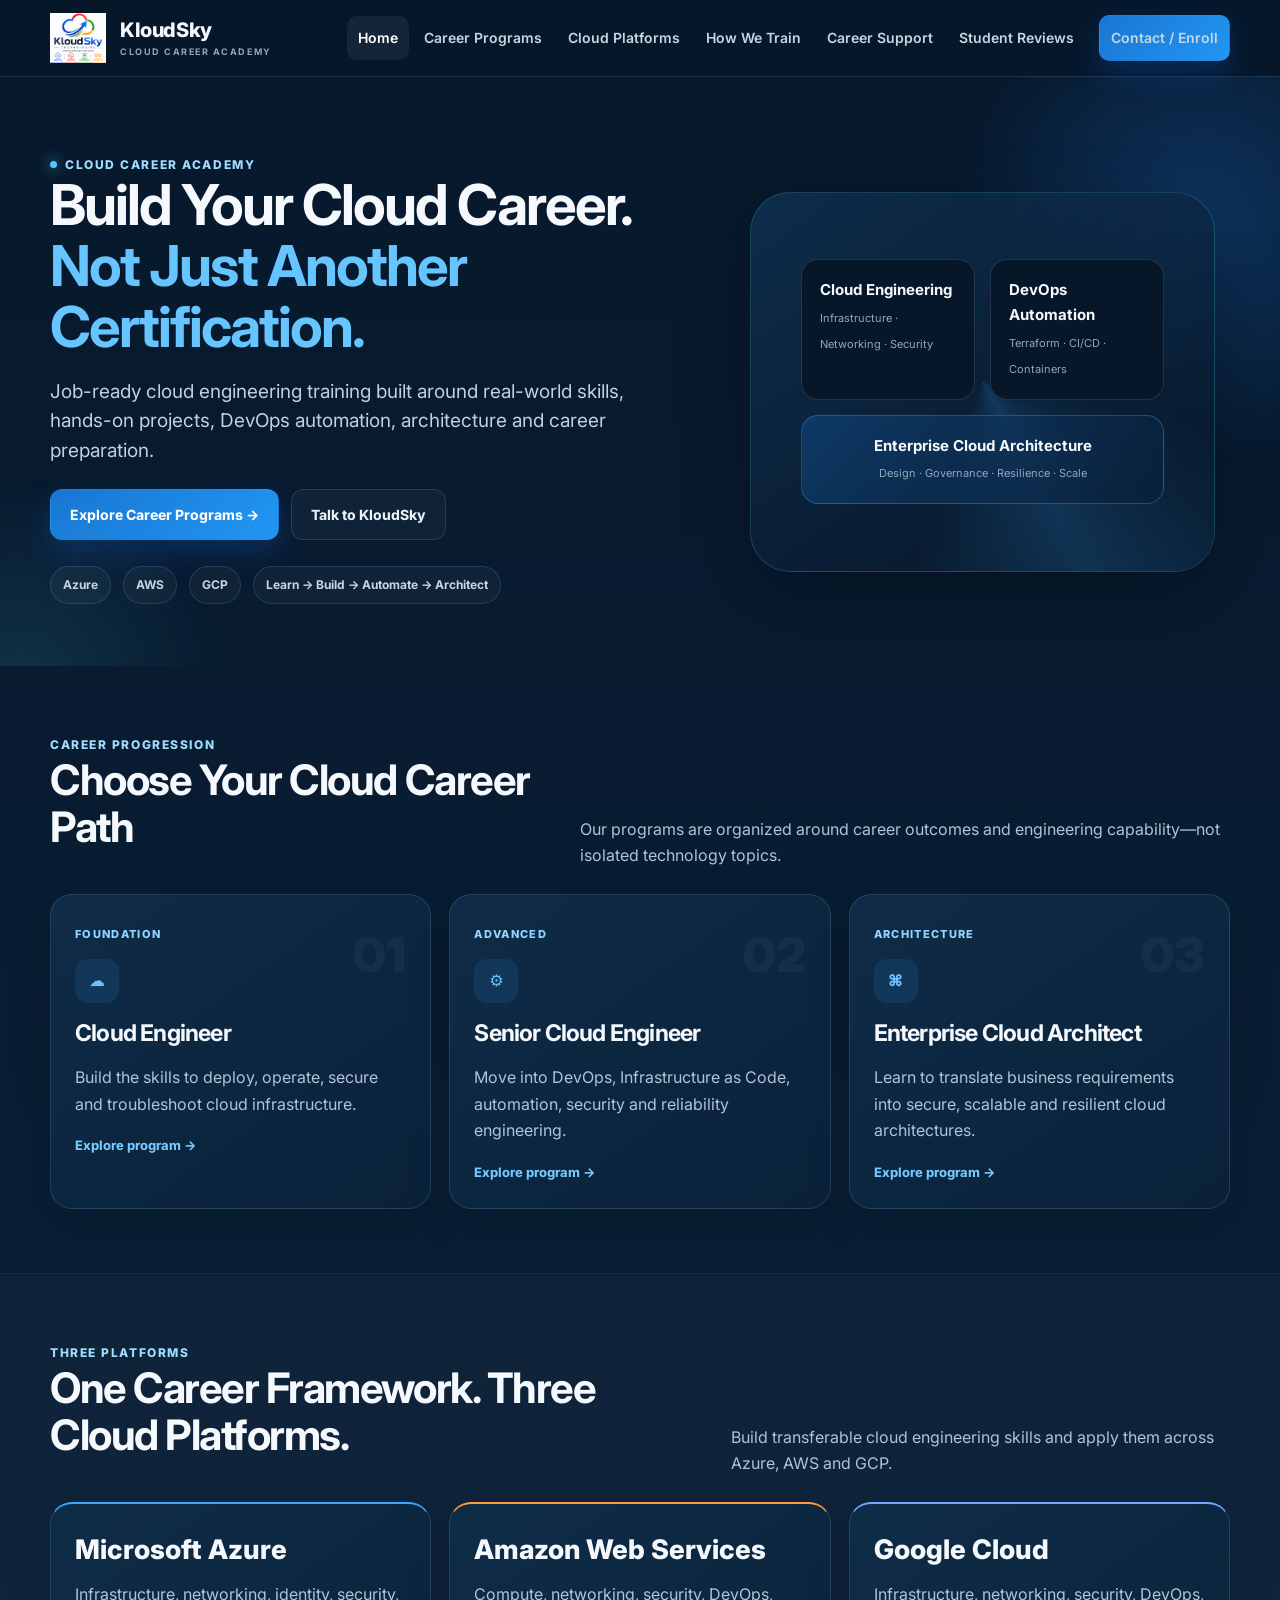
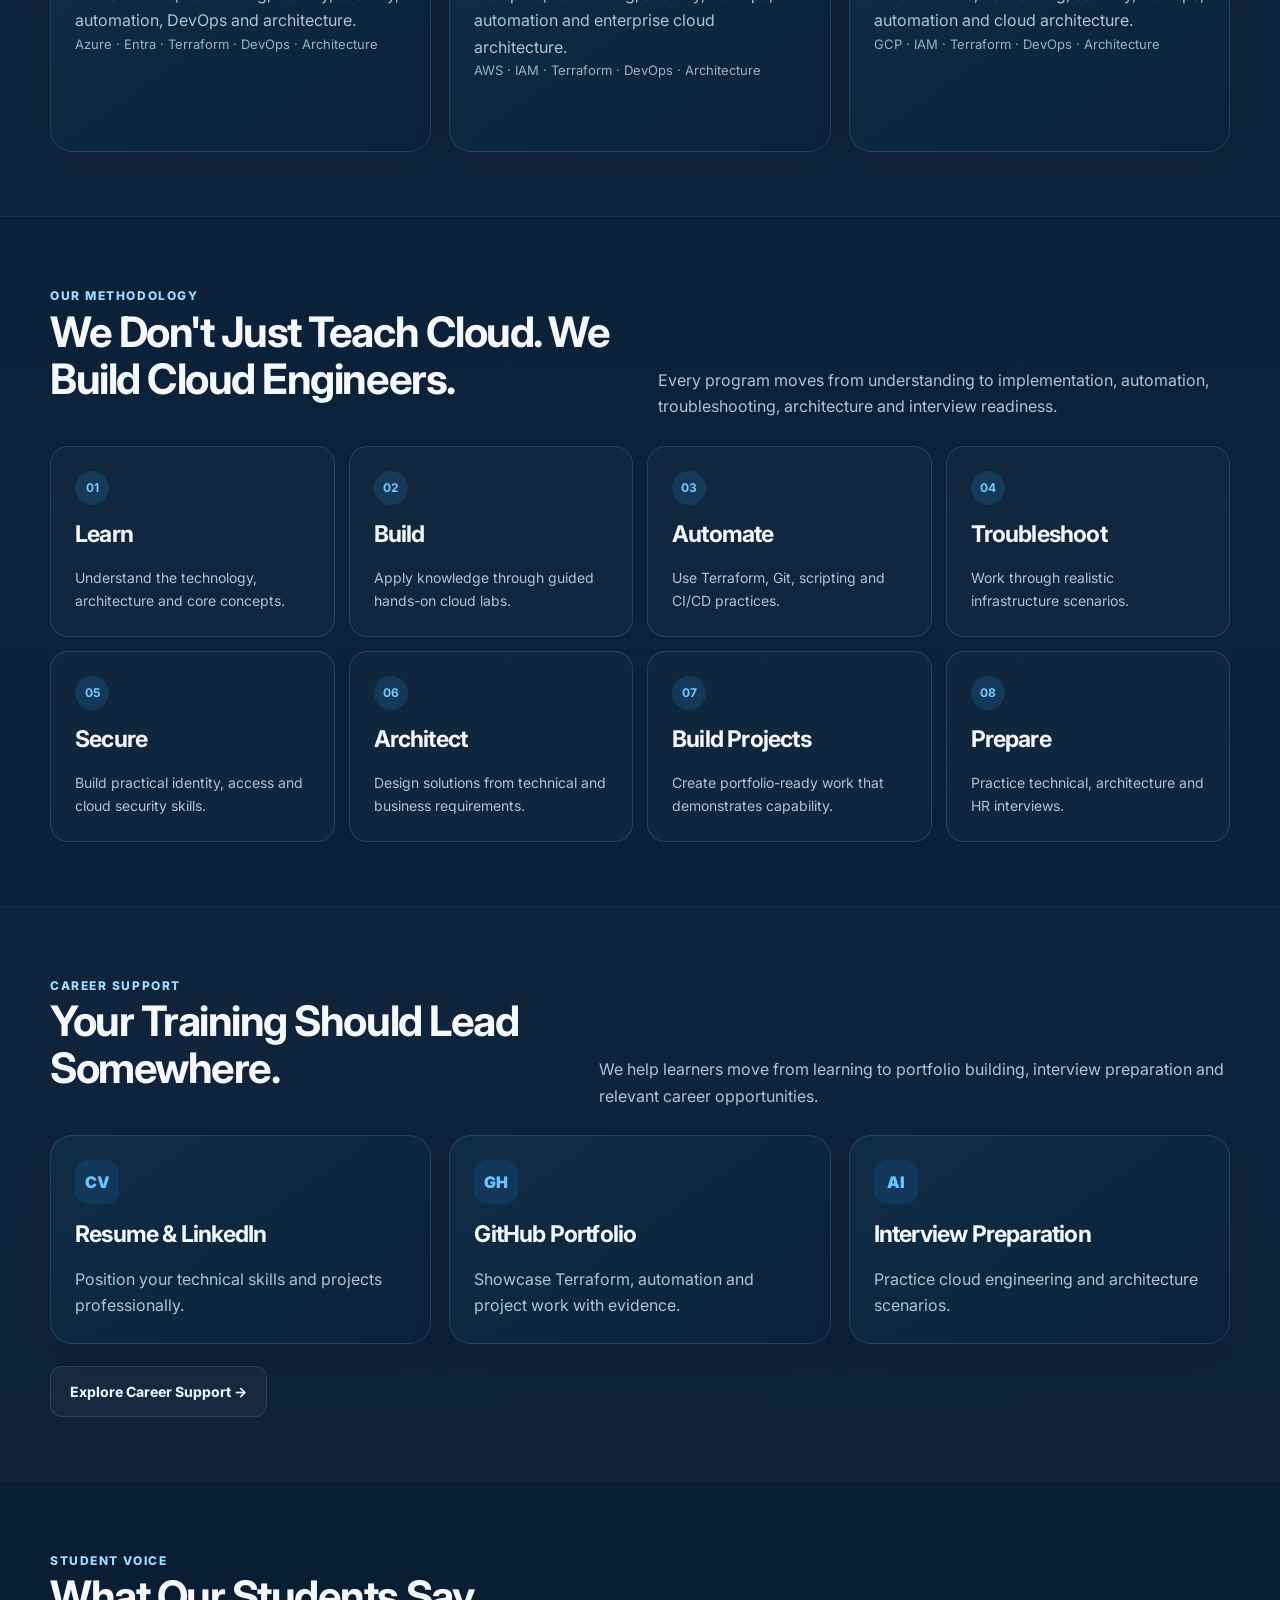
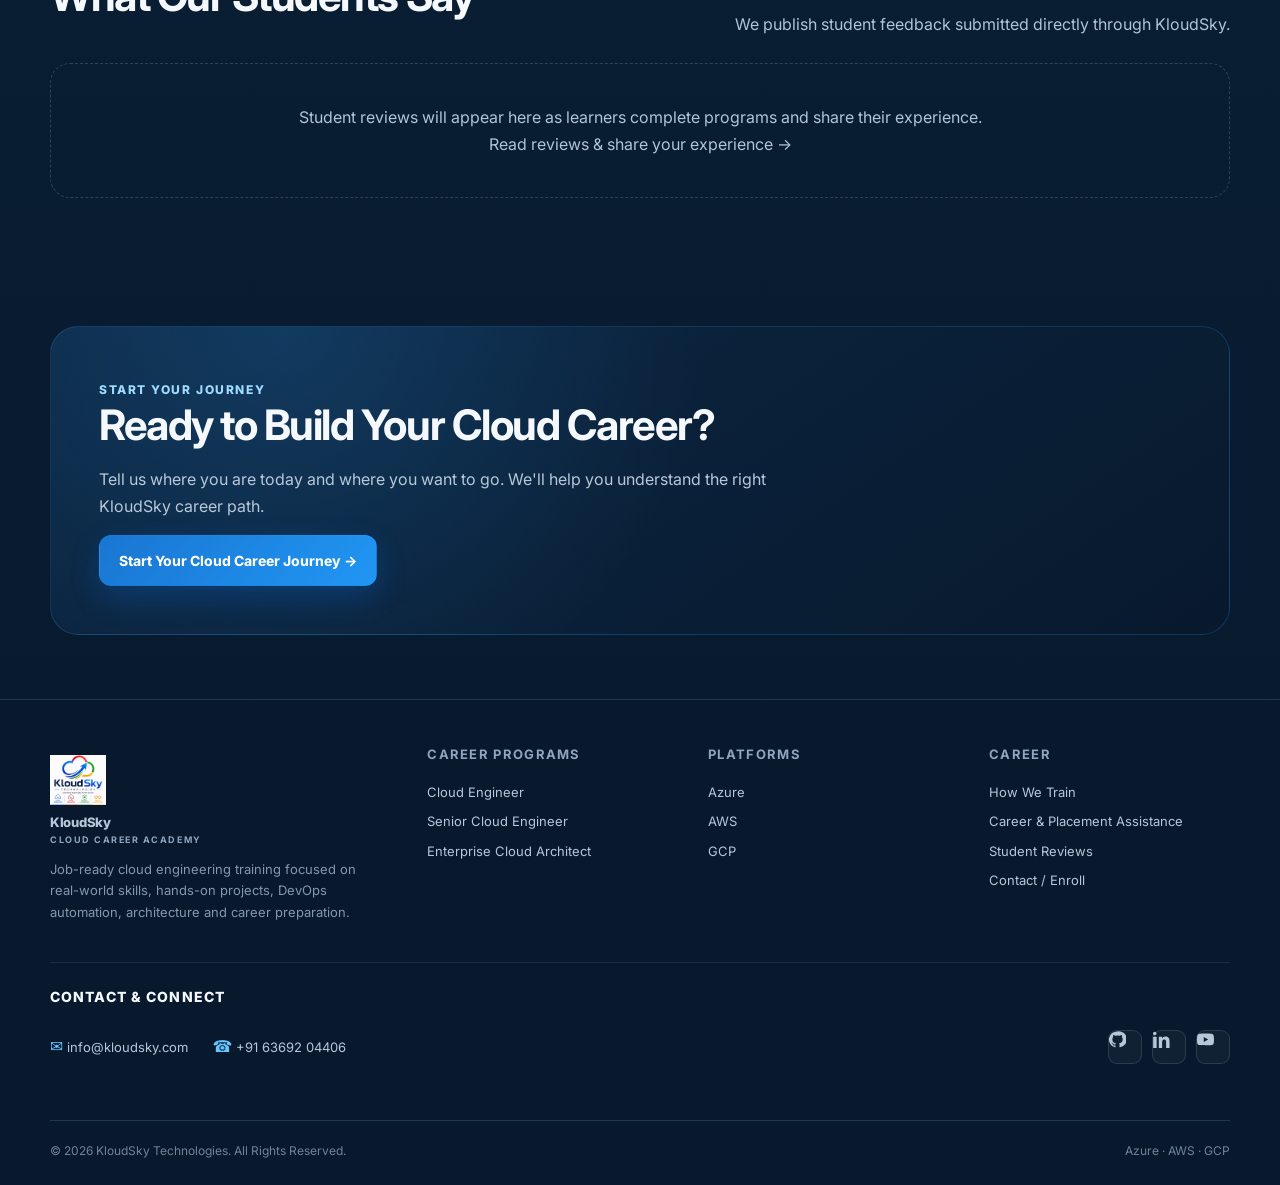
==== commit 43d3c724: "youtube info updated" ====
--- a/career-programs.html
+++ b/career-programs.html
@@ -5,9 +5,9 @@
     <meta charset="utf-8">
     <meta name="viewport" content="width=device-width,initial-scale=1">
     <meta name="description"
-        content="Career-focused Cloud Engineer, Senior Cloud Engineer and Enterprise Cloud Architect programs across Azure, AWS and GCP.">
+        content="Job-ready Azure, AWS and GCP cloud engineering training with hands-on projects, DevOps automation, architecture and career preparation.">
     <meta name="theme-color" content="#07182B">
-    <title>Career Programs | KloudSky Cloud Career Academy</title>
+    <title>Home | KloudSky Cloud Career Academy</title>
     <link rel="preconnect" href="https://fonts.googleapis.com">
     <link rel="preconnect" href="https://fonts.gstatic.com" crossorigin>
     <link href="https://fonts.googleapis.com/css2?family=Inter:wght@400;500;600;700;800;900&display=swap"
@@ -17,97 +17,207 @@
 
 <body><a class="skip" href="#main">Skip to content</a>
     <header class="nav">
-        <div class="container nav-inner"><a class="brand" href="index.html"><img
-                    src="assets/images/kloudsky-logo-transparent.png" alt="KloudSky Technologies"
-                    class="kloudsky-logo"><span class="brand-text"><span class="brand-name">KloudSky</span><small
-                        class="brand-subtitle">Cloud Career Academy</small></span></a><button class="mobile-btn"
-                aria-label="Open menu">☰</button>
-            <nav class="nav-links"><a href="index.html">Home</a><a href="career-programs.html" class="active">Career
-                    Programs</a><a href="cloud-platforms.html">Cloud Platforms</a><a href="how-we-train.html">How We
-                    Train</a><a href="career-support.html">Career Support</a><a href="reviews.html">Student
-                    Reviews</a><a href="contact.html" class="btn btn-primary nav-cta">Contact / Enroll</a></nav>
+        <div class="container nav-inner">
+            <a class="brand" href="index.html">
+                <img src="assets/images/kloudsky-logo-transparent.png" alt="KloudSky Technologies" class="kloudsky-logo">
+                <span class="brand-text">
+                    <span class="brand-name">KloudSky</span>
+                    <small class="brand-subtitle">Cloud Career Academy</small>
+                </span>
+            </a>
+            <button class="mobile-btn" aria-label="Open menu">☰</button>
+            <nav class="nav-links">
+                <a href="index.html" class="active">Home</a>
+                <a href="career-programs.html">Career Programs</a>
+                <a href="cloud-platforms.html">Cloud Platforms</a>
+                <a href="how-we-train.html">How We Train</a>
+                <a href="career-support.html">Career Support</a>
+                <a href="reviews.html">Student Reviews</a>
+                <a href="contact.html" class="btn btn-primary nav-cta">Contact / Enroll</a>
+            </nav>
         </div>
     </header>
     <main id="main">
-        <section class="page-hero">
-            <div class="container"><span class="eyebrow">Career Programs</span>
-                <h1>Choose the Cloud Career You Want to Build.</h1>
-                <p>KloudSky programs are structured around career progression—from cloud engineering foundations to
-                    advanced automation and enterprise architecture.</p>
-            </div>
-        </section>
-        <section class="section">
-            <div class="container" style="display:grid;gap:34px">
-                <article class="card" id="cloud-engineer"><span class="tag">01 · Foundation</span>
-                    <h2>Cloud Engineer</h2>
-                    <p>Build the practical skills required to deploy, manage, secure and troubleshoot cloud
-                        infrastructure.</p>
-                    <div class="checklist">
-                        <div class="check">Cloud fundamentals</div>
-                        <div class="check">Compute & storage</div>
-                        <div class="check">Cloud networking</div>
-                        <div class="check">Identity & access</div>
-                        <div class="check">Security fundamentals</div>
-                        <div class="check">Monitoring</div>
-                        <div class="check">Backup & recovery</div>
-                        <div class="check">Troubleshooting</div>
-                        <div class="check">Automation fundamentals</div>
-                        <div class="check">Cloud operations</div>
-                    </div>
-                    <div class="badge-row"><span class="badge">Azure</span><span class="badge">AWS</span><span
-                            class="badge">GCP</span></div>
-                </article>
-                <article class="card" id="senior-cloud-engineer"><span class="tag">02 · Advanced</span>
-                    <h2>Senior Cloud Engineer — DevOps & Automation</h2>
-                    <p>Move beyond administration into engineering, automation, security, reliability and DevOps.</p>
-                    <div class="checklist">
-                        <div class="check">Advanced networking</div>
-                        <div class="check">Terraform / IaC</div>
-                        <div class="check">Git & GitHub</div>
-                        <div class="check">CI/CD</div>
-                        <div class="check">DevOps automation</div>
-                        <div class="check">Docker</div>
-                        <div class="check">Kubernetes</div>
-                        <div class="check">Cloud security</div>
-                        <div class="check">Observability</div>
-                        <div class="check">HA & DR</div>
-                        <div class="check">Cost optimization</div>
-                        <div class="check">Automation & scripting</div>
-                    </div>
-                    <div class="badge-row"><span class="badge">Azure</span><span class="badge">AWS</span><span
-                            class="badge">GCP</span><span class="badge">Terraform</span><span
-                            class="badge">DevOps</span></div>
-                </article>
-                <article class="card" id="architect"><span class="tag">03 · Architecture</span>
-                    <h2>Enterprise Cloud Architect</h2>
-                    <p>Learn to translate business and technical requirements into secure, scalable, resilient and
-                        cost-conscious cloud architectures.</p>
-                    <div class="checklist">
-                        <div class="check">Architecture principles</div>
-                        <div class="check">Landing Zones</div>
-                        <div class="check">Network architecture</div>
-                        <div class="check">Identity architecture</div>
-                        <div class="check">Security architecture</div>
-                        <div class="check">Governance</div>
-                        <div class="check">Migration architecture</div>
-                        <div class="check">High availability</div>
-                        <div class="check">Disaster recovery</div>
-                        <div class="check">Hybrid & multi-cloud</div>
-                        <div class="check">Cost architecture</div>
-                        <div class="check">Architecture decisions</div>
-                    </div>
-                    <div class="badge-row"><span class="badge">Azure</span><span class="badge">AWS</span><span
-                            class="badge">GCP</span><span class="badge">Enterprise Architecture</span></div>
-                </article>
+        <section class="hero">
+            <div class="container hero-grid">
+                <div><span class="eyebrow"><span class="dot"></span>Cloud Career Academy</span>
+                    <h1>Build Your Cloud Career.<br><span style="color:#66c4ff">Not Just Another Certification.</span>
+                    </h1>
+                    <p class="lead">Job-ready cloud engineering training built around real-world skills, hands-on
+                        projects, DevOps automation, architecture and career preparation.</p>
+                    <div class="hero-actions"><a class="btn btn-primary" href="career-programs.html">Explore Career
+                            Programs →</a><a class="btn btn-ghost" href="contact.html">Talk to KloudSky</a></div>
+                    <div class="hero-meta"><span class="pill">Azure</span><span class="pill">AWS</span><span
+                            class="pill">GCP</span><span class="pill">Learn → Build → Automate → Architect</span></div>
+                </div>
+                <div class="visual">
+                    <div class="orb">
+                        <div class="architecture">
+                            <div class="node"><strong>Cloud Engineering</strong><span>Infrastructure · Networking ·
+                                    Security</span></div>
+                            <div class="node"><strong>DevOps Automation</strong><span>Terraform · CI/CD ·
+                                    Containers</span></div>
+                            <div class="node main"><strong>Enterprise Cloud Architecture</strong><span>Design ·
+                                    Governance · Resilience · Scale</span></div>
+                        </div>
+                    </div>
+                </div>
+            </div>
+        </section>
+        <section class="section">
+            <div class="container">
+                <div class="section-head">
+                    <div><span class="eyebrow">Career progression</span>
+                        <h2>Choose Your Cloud Career Path</h2>
+                    </div>
+                    <p>Our programs are organized around career outcomes and engineering capability—not isolated
+                        technology topics.</p>
+                </div>
+                <div class="grid3">
+                    <article class="card level"><span class="number">01</span><span class="tag">Foundation</span>
+                        <div class="icon">☁</div>
+                        <h3>Cloud Engineer</h3>
+                        <p>Build the skills to deploy, operate, secure and troubleshoot cloud infrastructure.</p><a
+                            class="link" href="career-programs.html#cloud-engineer">Explore program →</a>
+                    </article>
+                    <article class="card level"><span class="number">02</span><span class="tag">Advanced</span>
+                        <div class="icon">⚙</div>
+                        <h3>Senior Cloud Engineer</h3>
+                        <p>Move into DevOps, Infrastructure as Code, automation, security and reliability engineering.
+                        </p><a class="link" href="career-programs.html#senior-cloud-engineer">Explore program →</a>
+                    </article>
+                    <article class="card level"><span class="number">03</span><span class="tag">Architecture</span>
+                        <div class="icon">⌘</div>
+                        <h3>Enterprise Cloud Architect</h3>
+                        <p>Learn to translate business requirements into secure, scalable and resilient cloud
+                            architectures.</p><a class="link" href="career-programs.html#architect">Explore program
+                            →</a>
+                    </article>
+                </div>
             </div>
         </section>
         <section class="section alt">
             <div class="container">
-                <div class="cta">
-                    <h2>Not Sure Which Program Fits You?</h2>
-                    <p>Your current experience, target role and career direction should determine your starting point.
-                        Talk to KloudSky and we'll help you identify a suitable path.</p><a class="btn btn-primary"
-                        href="contact.html">Talk to KloudSky →</a>
+                <div class="section-head">
+                    <div><span class="eyebrow">Three platforms</span>
+                        <h2>One Career Framework. Three Cloud Platforms.</h2>
+                    </div>
+                    <p>Build transferable cloud engineering skills and apply them across Azure, AWS and GCP.</p>
+                </div>
+                <div class="grid3">
+                    <article class="card platform azure">
+                        <div class="platform-name">Microsoft Azure</div>
+                        <p>Infrastructure, networking, identity, security, automation, DevOps and architecture.</p>
+                        <div class="services">Azure · Entra · Terraform · DevOps · Architecture</div>
+                    </article>
+                    <article class="card platform aws">
+                        <div class="platform-name">Amazon Web Services</div>
+                        <p>Compute, networking, security, DevOps, automation and enterprise cloud architecture.</p>
+                        <div class="services">AWS · IAM · Terraform · DevOps · Architecture</div>
+                    </article>
+                    <article class="card platform gcp">
+                        <div class="platform-name">Google Cloud</div>
+                        <p>Infrastructure, networking, security, DevOps, automation and cloud architecture.</p>
+                        <div class="services">GCP · IAM · Terraform · DevOps · Architecture</div>
+                    </article>
+                </div>
+            </div>
+        </section>
+        <section class="section">
+            <div class="container">
+                <div class="section-head">
+                    <div><span class="eyebrow">Our methodology</span>
+                        <h2>We Don't Just Teach Cloud. We Build Cloud Engineers.</h2>
+                    </div>
+                    <p>Every program moves from understanding to implementation, automation, troubleshooting,
+                        architecture and interview readiness.</p>
+                </div>
+                <div class="steps">
+                    <div class="step"><b>01</b>
+                        <h3>Learn</h3>
+                        <p>Understand the technology, architecture and core concepts.</p>
+                    </div>
+                    <div class="step"><b>02</b>
+                        <h3>Build</h3>
+                        <p>Apply knowledge through guided hands-on cloud labs.</p>
+                    </div>
+                    <div class="step"><b>03</b>
+                        <h3>Automate</h3>
+                        <p>Use Terraform, Git, scripting and CI/CD practices.</p>
+                    </div>
+                    <div class="step"><b>04</b>
+                        <h3>Troubleshoot</h3>
+                        <p>Work through realistic infrastructure scenarios.</p>
+                    </div>
+                    <div class="step"><b>05</b>
+                        <h3>Secure</h3>
+                        <p>Build practical identity, access and cloud security skills.</p>
+                    </div>
+                    <div class="step"><b>06</b>
+                        <h3>Architect</h3>
+                        <p>Design solutions from technical and business requirements.</p>
+                    </div>
+                    <div class="step"><b>07</b>
+                        <h3>Build Projects</h3>
+                        <p>Create portfolio-ready work that demonstrates capability.</p>
+                    </div>
+                    <div class="step"><b>08</b>
+                        <h3>Prepare</h3>
+                        <p>Practice technical, architecture and HR interviews.</p>
+                    </div>
+                </div>
+            </div>
+        </section>
+        <section class="section alt">
+            <div class="container">
+                <div class="section-head">
+                    <div><span class="eyebrow">Career support</span>
+                        <h2>Your Training Should Lead Somewhere.</h2>
+                    </div>
+                    <p>We help learners move from learning to portfolio building, interview preparation and relevant
+                        career opportunities.</p>
+                </div>
+                <div class="grid3">
+                    <div class="card">
+                        <div class="icon">CV</div>
+                        <h3>Resume & LinkedIn</h3>
+                        <p>Position your technical skills and projects professionally.</p>
+                    </div>
+                    <div class="card">
+                        <div class="icon">GH</div>
+                        <h3>GitHub Portfolio</h3>
+                        <p>Showcase Terraform, automation and project work with evidence.</p>
+                    </div>
+                    <div class="card">
+                        <div class="icon">AI</div>
+                        <h3>Interview Preparation</h3>
+                        <p>Practice cloud engineering and architecture scenarios.</p>
+                    </div>
+                </div>
+                <div style="margin-top:22px"><a class="btn btn-ghost" href="career-support.html">Explore Career Support
+                        →</a></div>
+            </div>
+        </section>
+        <section class="section">
+            <div class="container">
+                <div class="section-head">
+                    <div><span class="eyebrow">Student voice</span>
+                        <h2>What Our Students Say</h2>
+                    </div>
+                    <p>We publish student feedback submitted directly through KloudSky.</p>
+                </div>
+                <div class="empty-reviews">Student reviews will appear here as learners complete programs and share
+                    their experience.<br><a class="link" href="reviews.html">Read reviews & share your experience →</a>
+                </div>
+            </div>
+        </section>
+        <section class="section">
+            <div class="container">
+                <div class="cta"><span class="eyebrow">Start your journey</span>
+                    <h2>Ready to Build Your Cloud Career?</h2>
+                    <p>Tell us where you are today and where you want to go. We'll help you understand the right
+                        KloudSky career path.</p><a class="btn btn-primary" href="contact.html">Start Your Cloud Career
+                        Journey →</a>
                 </div>
             </div>
         </section>
@@ -115,10 +225,13 @@
     <footer class="footer">
         <div class="container">
             <div class="footer-grid">
-                <div><a class="brand" href="index.html"><img src="assets/images/kloudsky-logo-transparent.png"
-                            alt="KloudSky Technologies" class="kloudsky-logo"><span class="brand-text"><span
-                                class="brand-name">KloudSky</span><small class="brand-subtitle">Cloud Career
-                                Academy</small></span></a>
+                <div><a class="brand" href="index.html">
+                        <img src="assets/images/kloudsky-logo-transparent.png" alt="KloudSky Technologies" class="kloudsky-logo">
+                        <span class="brand-text">
+                            <span class="brand-name">KloudSky</span>
+                            <small class="brand-subtitle">Cloud Career Academy</small>
+                        </span>
+                    </a>
                     <p class="desc">Job-ready cloud engineering training focused on real-world skills, hands-on
                         projects, DevOps automation, architecture and career preparation.</p>
                 </div>
@@ -137,7 +250,33 @@
                         / Enroll</a>
                 </div>
             </div>
-            <div class="footer-bottom"><span>© <span data-year></span> KloudSky Technologies. All Rights
+            
+<div class="footer-contact">
+    <div class="footer-contact-title">Contact & Connect</div>
+    <div class="footer-contact-items">
+        <a href="mailto:info@kloudsky.com" class="footer-contact-item">
+            <span class="footer-contact-icon" aria-hidden="true">✉</span>
+            <span>info@kloudsky.com</span>
+        </a>
+        <a href="tel:+916369204406" class="footer-contact-item">
+            <span class="footer-contact-icon" aria-hidden="true">☎</span>
+            <span>+91 63692 04406</span>
+        </a>
+        <div class="footer-socials" aria-label="Social media links">
+            <a href="#" class="footer-social" aria-label="GitHub" title="GitHub">
+                <svg viewBox="0 0 24 24" aria-hidden="true"><path fill="currentColor" d="M12 .6A11.4 11.4 0 0 0 8.4 23c.57.1.78-.25.78-.55v-2.03c-3.18.7-3.85-1.35-3.85-1.35-.52-1.32-1.27-1.67-1.27-1.67-1.04-.71.08-.7.08-.7 1.15.08 1.75 1.18 1.75 1.18 1.02 1.74 2.67 1.24 3.32.95.1-.74.4-1.24.72-1.52-2.54-.29-5.2-1.27-5.2-5.67 0-1.25.45-2.27 1.18-3.07-.12-.29-.51-1.46.11-3.04 0 0 .96-.31 3.14 1.17a10.9 10.9 0 0 1 5.72 0c2.18-1.48 3.14-1.17 3.14-1.17.62 1.58.23 2.75.11 3.04.73.8 1.18 1.82 1.18 3.07 0 4.41-2.67 5.37-5.21 5.66.41.35.77 1.05.77 2.12v3.14c0 .3.21.66.79.55A11.4 11.4 0 0 0 12 .6Z"/></svg>
+            </a>
+            <a href="https://www.linkedin.com/company/kloudsky-technologies/" class="footer-social" aria-label="LinkedIn" title="LinkedIn" target="_blank" rel="noopener">
+                <svg viewBox="0 0 24 24" aria-hidden="true"><path fill="currentColor" d="M4.98 3.5A2.48 2.48 0 1 1 0 3.5a2.48 2.48 0 0 1 4.98 0ZM.24 8.02h4.88V24H.24V8.02Zm7.94 0h4.68v2.19h.07c.65-1.23 2.24-2.53 4.61-2.53 4.93 0 5.84 3.24 5.84 7.45V24h-4.87v-7.87c0-1.88-.04-4.3-2.62-4.3-2.62 0-3.02 2.05-3.02 4.16V24H8.18V8.02Z"/></svg>
+            </a>
+            <a href="#" class="footer-social" aria-label="YouTube" title="YouTube">
+                <svg viewBox="0 0 24 24" aria-hidden="true"><path fill="currentColor" d="M23.5 6.2a3.02 3.02 0 0 0-2.13-2.14C19.49 3.55 12 3.55 12 3.55s-7.49 0-9.37.51A3.02 3.02 0 0 0 .5 6.2C0 8.08 0 12 0 12s0 3.92.5 5.8a3.02 3.02 0 0 0 2.13 2.14c1.88.51 9.37.51 9.37.51s7.49 0 9.37-.51a3.02 3.02 0 0 0 2.13-2.14c.5-1.88.5-5.8.5-5.8s0-3.92-.5-5.8ZM9.55 15.58V8.42L15.82 12l-6.27 3.58Z"/></svg>
+            </a>
+        </div>
+    </div>
+</div>
+
+<div class="footer-bottom"><span>© <span data-year></span> KloudSky Technologies. All Rights
                     Reserved.</span><span>Azure · AWS · GCP</span></div>
         </div>
     </footer>
--- a/assets/css/style.css
+++ b/assets/css/style.css
@@ -281,12 +281,12 @@
 }
 
 h1 {
-    font-size: clamp(42px, 6vw, 76px);
+    font-size: clamp(40px, 5.2vw, 66px);
     max-width: 850px
 }
 
 h2 {
-    font-size: clamp(30px, 4vw, 46px)
+    font-size: clamp(29px, 3.5vw, 42px)
 }
 
 h3 {
@@ -333,7 +333,10 @@
 
 .visual {
     position: relative;
-    min-height: 430px
+    min-height: 430px;
+    display: flex;
+    align-items: center;
+    justify-content: center;
 }
 
 .orb {
@@ -360,7 +363,10 @@
     display: grid;
     grid-template-columns: 1fr 1fr;
     gap: 15px;
-    align-content: center
+    align-content: center;
+    justify-content: center;
+    justify-items: stretch;
+    margin: 0 auto;
 }
 
 .node {
@@ -834,6 +840,14 @@
     to {
         transform: rotate(360deg)
     }
+}
+
+
+/* Home page hero heading */
+.hero h1{
+    font-size: clamp(38px, 4.4vw, 60px);
+    line-height: 1.08;
+    max-width: 760px;
 }
 
 @media(max-width:1000px) {
@@ -948,7 +962,8 @@
     }
 
     .architecture {
-        inset: 35px 25px
+        inset: 35px 25px;
+        margin: 0 auto;
     }
 
     .nav-inner {
@@ -974,3 +989,106 @@
         font-size: 18px
     }
 }
+
+
+/* Home page architecture graphic alignment */
+.visual{
+    position:relative;
+    min-height:430px;
+    display:flex;
+    align-items:center;
+    justify-content:center;
+}
+.orb{
+    position:absolute;
+    inset:30px 15px 20px 35px;
+}
+.architecture{
+    position:absolute;
+    inset:50px;
+    display:grid;
+    grid-template-columns:1fr 1fr;
+    gap:15px;
+    align-content:center;
+    justify-content:center;
+    justify-items:stretch;
+    margin:0 auto;
+    max-width:100%;
+}
+
+
+/* Footer contact and social links */
+.footer-contact{
+    margin-top:26px;
+    padding:22px 0 20px;
+    border-top:1px solid rgba(255,255,255,.08);
+}
+.footer-contact-title{
+    margin-bottom:14px;
+    color:#f4f8fc;
+    font-size:14px;
+    font-weight:800;
+    letter-spacing:.08em;
+    text-transform:uppercase;
+}
+.footer-contact-items{
+    display:flex;
+    align-items:center;
+    flex-wrap:wrap;
+    gap:12px 24px;
+}
+.footer-contact-item{
+    display:inline-flex;
+    align-items:center;
+    gap:8px;
+    color:#b9cadb;
+    font-size:14px;
+    text-decoration:none;
+}
+.footer-contact-item:hover{
+    color:#66c4ff;
+}
+.footer-contact-icon{
+    color:#66c4ff;
+    font-size:16px;
+    line-height:1;
+}
+.footer-socials{
+    display:flex;
+    align-items:center;
+    gap:10px;
+    margin-left:auto;
+}
+.footer-social{
+    width:34px;
+    height:34px;
+    display:inline-flex;
+    align-items:center;
+    justify-content:center;
+    border:1px solid rgba(255,255,255,.12);
+    border-radius:9px;
+    background:rgba(255,255,255,.035);
+    color:#c9d8e7;
+    transition:.2s ease;
+}
+.footer-social:hover{
+    color:#fff;
+    border-color:rgba(102,196,255,.5);
+    background:rgba(53,167,255,.12);
+    transform:translateY(-1px);
+}
+.footer-social svg{
+    width:17px;
+    height:17px;
+    display:block;
+}
+@media(max-width:620px){
+    .footer-contact-items{
+        align-items:flex-start;
+        flex-direction:column;
+        gap:12px;
+    }
+    .footer-socials{
+        margin-left:0;
+    }
+}
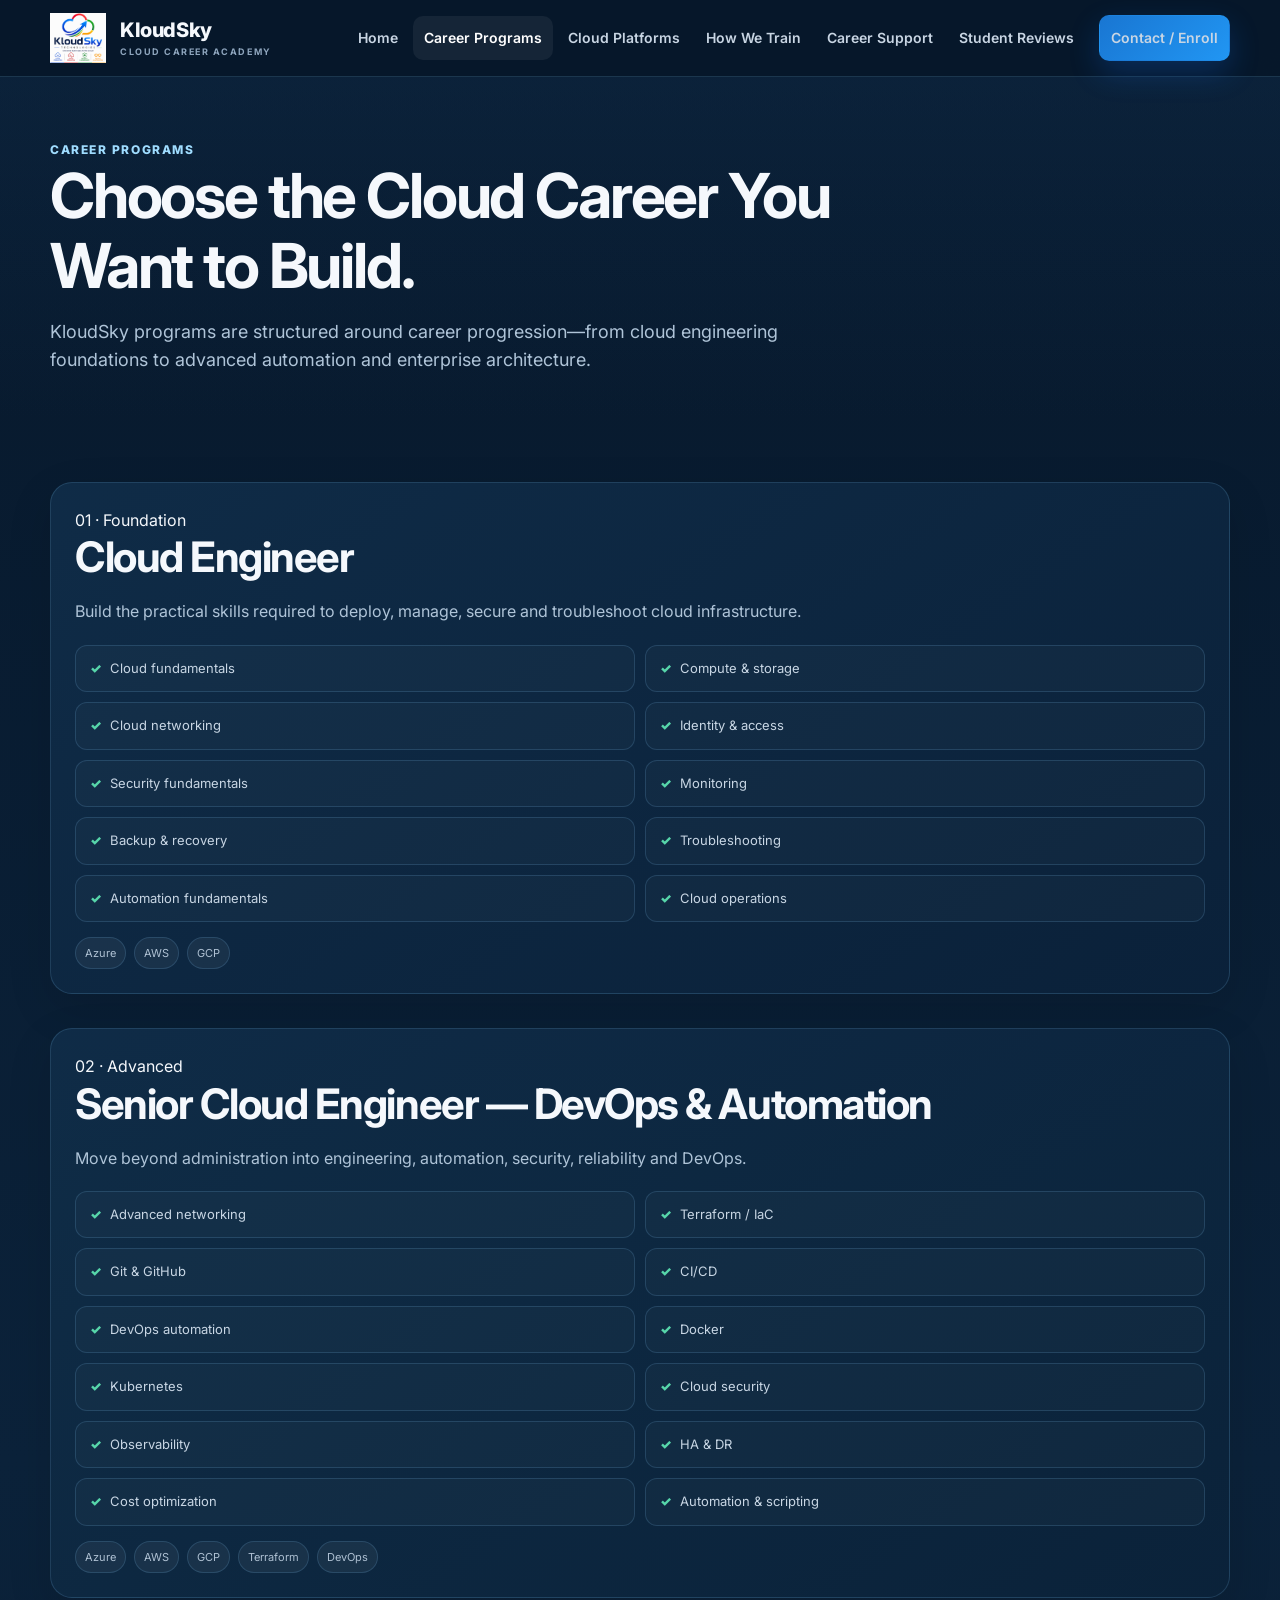
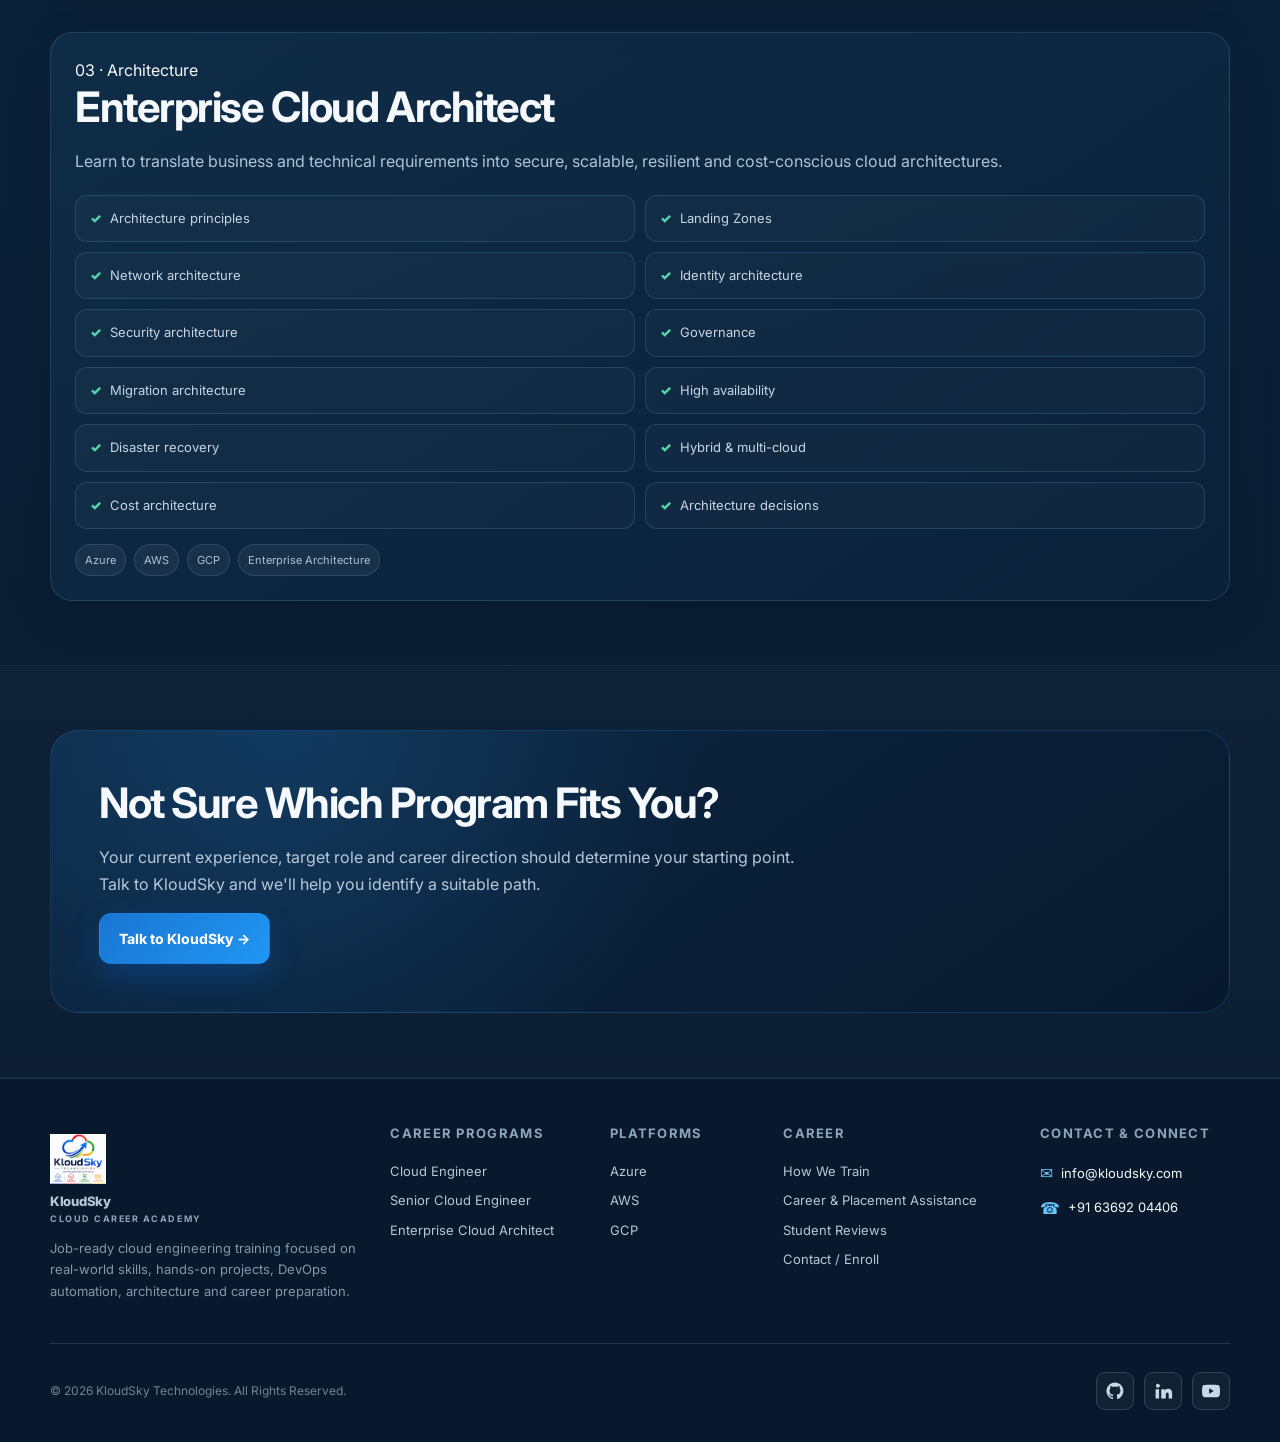
==== commit e94c96b5: "finalone" ====
--- a/career-programs.html
+++ b/career-programs.html
@@ -1,223 +1,236 @@
-<!doctype html>
+<!DOCTYPE html>
 <html lang="en">
-
 <head>
-    <meta charset="utf-8">
-    <meta name="viewport" content="width=device-width,initial-scale=1">
-    <meta name="description"
-        content="Job-ready Azure, AWS and GCP cloud engineering training with hands-on projects, DevOps automation, architecture and career preparation.">
-    <meta name="theme-color" content="#07182B">
-    <title>Home | KloudSky Cloud Career Academy</title>
-    <link rel="preconnect" href="https://fonts.googleapis.com">
-    <link rel="preconnect" href="https://fonts.gstatic.com" crossorigin>
-    <link href="https://fonts.googleapis.com/css2?family=Inter:wght@400;500;600;700;800;900&display=swap"
-        rel="stylesheet">
-    <link rel="stylesheet" href="assets/css/style.css">
+    <meta charset="utf-8" />
+    <meta content="width=device-width,initial-scale=1" name="viewport" />
+    <meta
+        content="Career-focused Cloud Engineer, Senior Cloud Engineer and Enterprise Cloud Architect programs across Azure, AWS and GCP."
+        name="description" />
+    <meta content="#07182B" name="theme-color" />
+    <title>Career Programs | KloudSky Cloud Career Academy</title>
+    <link href="https://fonts.googleapis.com" rel="preconnect" />
+    <link crossorigin="" href="https://fonts.gstatic.com" rel="preconnect" />
+    <link href="https://fonts.googleapis.com/css2?family=Inter:wght@400;500;600;700;800;900&amp;display=swap"
+        rel="stylesheet" />
+    <link href="assets/css/style.css" rel="stylesheet" />
+    <style id="footer-layout-v2">
+        /* KloudSky footer layout correction - shared across all pages */
+        .footer .footer-grid {
+            display: grid;
+            grid-template-columns: minmax(240px, 1.65fr) minmax(160px, 1fr) minmax(110px, .75fr) minmax(190px, 1.2fr) minmax(190px, 1fr);
+            gap: 34px;
+            align-items: start;
+        }
+
+        .footer .footer-grid>div {
+            min-width: 0;
+        }
+
+        .footer .footer-contact-column h4 {
+            margin: 0 0 18px;
+        }
+
+        .footer .footer-contact-column a {
+            display: flex;
+            align-items: center;
+            gap: 8px;
+            margin: 0 0 13px;
+            color: inherit;
+            text-decoration: none;
+        }
+
+        .footer .footer-contact-column a:hover {
+            color: #66c4ff;
+        }
+
+        .footer .footer-contact-icon {
+            color: #66c4ff;
+            font-size: 16px;
+            line-height: 1;
+            flex: 0 0 auto;
+        }
+
+        .footer .footer-bottom {
+            display: flex;
+            align-items: center;
+            justify-content: space-between;
+            gap: 24px;
+            padding-top: 20px;
+        }
+
+        .footer .footer-socials-bottom {
+            display: flex;
+            align-items: center;
+            justify-content: flex-end;
+            gap: 10px;
+            margin-left: auto;
+        }
+
+        .footer .footer-social {
+            width: 38px;
+            height: 38px;
+            display: inline-flex;
+            align-items: center;
+            justify-content: center;
+            border: 1px solid rgba(255, 255, 255, .14);
+            border-radius: 9px;
+            background: rgba(255, 255, 255, .035);
+            color: #c9d8e7;
+            text-decoration: none;
+            transition: .2s ease;
+        }
+
+        .footer .footer-social:hover {
+            color: #fff;
+            border-color: rgba(102, 196, 255, .5);
+            background: rgba(53, 167, 255, .12);
+            transform: translateY(-1px);
+        }
+
+        .footer .footer-social svg {
+            width: 18px;
+            height: 18px;
+            display: block;
+        }
+
+        .footer .footer-social[aria-label="LinkedIn"] svg {
+            width: 20px;
+            height: 20px;
+        }
+
+        @media(max-width:980px) {
+            .footer .footer-grid {
+                grid-template-columns: 1.5fr 1fr 1fr;
+                gap: 28px;
+            }
+        }
+
+        @media(max-width:680px) {
+            .footer .footer-grid {
+                grid-template-columns: 1fr 1fr;
+                gap: 24px;
+            }
+
+            .footer .footer-grid>div:first-child {
+                grid-column: 1 / -1;
+            }
+
+            .footer .footer-bottom {
+                align-items: flex-start;
+                flex-direction: column;
+                gap: 16px;
+            }
+
+            .footer .footer-socials-bottom {
+                margin-left: 0;
+                justify-content: flex-start;
+            }
+        }
+
+        @media(max-width:460px) {
+            .footer .footer-grid {
+                grid-template-columns: 1fr;
+            }
+
+            .footer .footer-grid>div:first-child {
+                grid-column: auto;
+            }
+        }
+    </style>
 </head>
 
 <body><a class="skip" href="#main">Skip to content</a>
     <header class="nav">
-        <div class="container nav-inner">
-            <a class="brand" href="index.html">
-                <img src="assets/images/kloudsky-logo-transparent.png" alt="KloudSky Technologies" class="kloudsky-logo">
-                <span class="brand-text">
-                    <span class="brand-name">KloudSky</span>
-                    <small class="brand-subtitle">Cloud Career Academy</small>
-                </span>
-            </a>
-            <button class="mobile-btn" aria-label="Open menu">☰</button>
-            <nav class="nav-links">
-                <a href="index.html" class="active">Home</a>
-                <a href="career-programs.html">Career Programs</a>
-                <a href="cloud-platforms.html">Cloud Platforms</a>
-                <a href="how-we-train.html">How We Train</a>
-                <a href="career-support.html">Career Support</a>
-                <a href="reviews.html">Student Reviews</a>
-                <a href="contact.html" class="btn btn-primary nav-cta">Contact / Enroll</a>
-            </nav>
+        <div class="container nav-inner"><a class="brand" href="index.html"><img alt="KloudSky Technologies"
+                    class="kloudsky-logo" src="assets/images/kloudsky-logo-transparent.png" /><span
+                    class="brand-text"><span class="brand-name">KloudSky</span><small class="brand-subtitle">Cloud
+                        Career Academy</small></span></a><button aria-label="Open menu" class="mobile-btn">☰</button>
+            <nav class="nav-links"><a href="index.html">Home</a><a class="active" href="career-programs.html">Career
+                    Programs</a><a href="cloud-platforms.html">Cloud Platforms</a><a href="how-we-train.html">How We
+                    Train</a><a href="career-support.html">Career Support</a><a href="reviews.html">Student
+                    Reviews</a><a class="btn btn-primary nav-cta" href="contact.html">Contact / Enroll</a></nav>
         </div>
     </header>
     <main id="main">
-        <section class="hero">
-            <div class="container hero-grid">
-                <div><span class="eyebrow"><span class="dot"></span>Cloud Career Academy</span>
-                    <h1>Build Your Cloud Career.<br><span style="color:#66c4ff">Not Just Another Certification.</span>
-                    </h1>
-                    <p class="lead">Job-ready cloud engineering training built around real-world skills, hands-on
-                        projects, DevOps automation, architecture and career preparation.</p>
-                    <div class="hero-actions"><a class="btn btn-primary" href="career-programs.html">Explore Career
-                            Programs →</a><a class="btn btn-ghost" href="contact.html">Talk to KloudSky</a></div>
-                    <div class="hero-meta"><span class="pill">Azure</span><span class="pill">AWS</span><span
-                            class="pill">GCP</span><span class="pill">Learn → Build → Automate → Architect</span></div>
-                </div>
-                <div class="visual">
-                    <div class="orb">
-                        <div class="architecture">
-                            <div class="node"><strong>Cloud Engineering</strong><span>Infrastructure · Networking ·
-                                    Security</span></div>
-                            <div class="node"><strong>DevOps Automation</strong><span>Terraform · CI/CD ·
-                                    Containers</span></div>
-                            <div class="node main"><strong>Enterprise Cloud Architecture</strong><span>Design ·
-                                    Governance · Resilience · Scale</span></div>
-                        </div>
-                    </div>
-                </div>
+        <section class="page-hero">
+            <div class="container"><span class="eyebrow">Career Programs</span>
+                <h1>Choose the Cloud Career You Want to Build.</h1>
+                <p>KloudSky programs are structured around career progression—from cloud engineering foundations to
+                    advanced automation and enterprise architecture.</p>
             </div>
         </section>
         <section class="section">
-            <div class="container">
-                <div class="section-head">
-                    <div><span class="eyebrow">Career progression</span>
-                        <h2>Choose Your Cloud Career Path</h2>
+            <div class="container" style="display:grid;gap:34px">
+                <article class="card" id="cloud-engineer"><span class="tag">01 · Foundation</span>
+                    <h2>Cloud Engineer</h2>
+                    <p>Build the practical skills required to deploy, manage, secure and troubleshoot cloud
+                        infrastructure.</p>
+                    <div class="checklist">
+                        <div class="check">Cloud fundamentals</div>
+                        <div class="check">Compute &amp; storage</div>
+                        <div class="check">Cloud networking</div>
+                        <div class="check">Identity &amp; access</div>
+                        <div class="check">Security fundamentals</div>
+                        <div class="check">Monitoring</div>
+                        <div class="check">Backup &amp; recovery</div>
+                        <div class="check">Troubleshooting</div>
+                        <div class="check">Automation fundamentals</div>
+                        <div class="check">Cloud operations</div>
                     </div>
-                    <p>Our programs are organized around career outcomes and engineering capability—not isolated
-                        technology topics.</p>
-                </div>
-                <div class="grid3">
-                    <article class="card level"><span class="number">01</span><span class="tag">Foundation</span>
-                        <div class="icon">☁</div>
-                        <h3>Cloud Engineer</h3>
-                        <p>Build the skills to deploy, operate, secure and troubleshoot cloud infrastructure.</p><a
-                            class="link" href="career-programs.html#cloud-engineer">Explore program →</a>
-                    </article>
-                    <article class="card level"><span class="number">02</span><span class="tag">Advanced</span>
-                        <div class="icon">⚙</div>
-                        <h3>Senior Cloud Engineer</h3>
-                        <p>Move into DevOps, Infrastructure as Code, automation, security and reliability engineering.
-                        </p><a class="link" href="career-programs.html#senior-cloud-engineer">Explore program →</a>
-                    </article>
-                    <article class="card level"><span class="number">03</span><span class="tag">Architecture</span>
-                        <div class="icon">⌘</div>
-                        <h3>Enterprise Cloud Architect</h3>
-                        <p>Learn to translate business requirements into secure, scalable and resilient cloud
-                            architectures.</p><a class="link" href="career-programs.html#architect">Explore program
-                            →</a>
-                    </article>
-                </div>
+                    <div class="badge-row"><span class="badge">Azure</span><span class="badge">AWS</span><span
+                            class="badge">GCP</span></div>
+                </article>
+                <article class="card" id="senior-cloud-engineer"><span class="tag">02 · Advanced</span>
+                    <h2>Senior Cloud Engineer — DevOps &amp; Automation</h2>
+                    <p>Move beyond administration into engineering, automation, security, reliability and DevOps.</p>
+                    <div class="checklist">
+                        <div class="check">Advanced networking</div>
+                        <div class="check">Terraform / IaC</div>
+                        <div class="check">Git &amp; GitHub</div>
+                        <div class="check">CI/CD</div>
+                        <div class="check">DevOps automation</div>
+                        <div class="check">Docker</div>
+                        <div class="check">Kubernetes</div>
+                        <div class="check">Cloud security</div>
+                        <div class="check">Observability</div>
+                        <div class="check">HA &amp; DR</div>
+                        <div class="check">Cost optimization</div>
+                        <div class="check">Automation &amp; scripting</div>
+                    </div>
+                    <div class="badge-row"><span class="badge">Azure</span><span class="badge">AWS</span><span
+                            class="badge">GCP</span><span class="badge">Terraform</span><span
+                            class="badge">DevOps</span></div>
+                </article>
+                <article class="card" id="architect"><span class="tag">03 · Architecture</span>
+                    <h2>Enterprise Cloud Architect</h2>
+                    <p>Learn to translate business and technical requirements into secure, scalable, resilient and
+                        cost-conscious cloud architectures.</p>
+                    <div class="checklist">
+                        <div class="check">Architecture principles</div>
+                        <div class="check">Landing Zones</div>
+                        <div class="check">Network architecture</div>
+                        <div class="check">Identity architecture</div>
+                        <div class="check">Security architecture</div>
+                        <div class="check">Governance</div>
+                        <div class="check">Migration architecture</div>
+                        <div class="check">High availability</div>
+                        <div class="check">Disaster recovery</div>
+                        <div class="check">Hybrid &amp; multi-cloud</div>
+                        <div class="check">Cost architecture</div>
+                        <div class="check">Architecture decisions</div>
+                    </div>
+                    <div class="badge-row"><span class="badge">Azure</span><span class="badge">AWS</span><span
+                            class="badge">GCP</span><span class="badge">Enterprise Architecture</span></div>
+                </article>
             </div>
         </section>
         <section class="section alt">
             <div class="container">
-                <div class="section-head">
-                    <div><span class="eyebrow">Three platforms</span>
-                        <h2>One Career Framework. Three Cloud Platforms.</h2>
-                    </div>
-                    <p>Build transferable cloud engineering skills and apply them across Azure, AWS and GCP.</p>
-                </div>
-                <div class="grid3">
-                    <article class="card platform azure">
-                        <div class="platform-name">Microsoft Azure</div>
-                        <p>Infrastructure, networking, identity, security, automation, DevOps and architecture.</p>
-                        <div class="services">Azure · Entra · Terraform · DevOps · Architecture</div>
-                    </article>
-                    <article class="card platform aws">
-                        <div class="platform-name">Amazon Web Services</div>
-                        <p>Compute, networking, security, DevOps, automation and enterprise cloud architecture.</p>
-                        <div class="services">AWS · IAM · Terraform · DevOps · Architecture</div>
-                    </article>
-                    <article class="card platform gcp">
-                        <div class="platform-name">Google Cloud</div>
-                        <p>Infrastructure, networking, security, DevOps, automation and cloud architecture.</p>
-                        <div class="services">GCP · IAM · Terraform · DevOps · Architecture</div>
-                    </article>
-                </div>
-            </div>
-        </section>
-        <section class="section">
-            <div class="container">
-                <div class="section-head">
-                    <div><span class="eyebrow">Our methodology</span>
-                        <h2>We Don't Just Teach Cloud. We Build Cloud Engineers.</h2>
-                    </div>
-                    <p>Every program moves from understanding to implementation, automation, troubleshooting,
-                        architecture and interview readiness.</p>
-                </div>
-                <div class="steps">
-                    <div class="step"><b>01</b>
-                        <h3>Learn</h3>
-                        <p>Understand the technology, architecture and core concepts.</p>
-                    </div>
-                    <div class="step"><b>02</b>
-                        <h3>Build</h3>
-                        <p>Apply knowledge through guided hands-on cloud labs.</p>
-                    </div>
-                    <div class="step"><b>03</b>
-                        <h3>Automate</h3>
-                        <p>Use Terraform, Git, scripting and CI/CD practices.</p>
-                    </div>
-                    <div class="step"><b>04</b>
-                        <h3>Troubleshoot</h3>
-                        <p>Work through realistic infrastructure scenarios.</p>
-                    </div>
-                    <div class="step"><b>05</b>
-                        <h3>Secure</h3>
-                        <p>Build practical identity, access and cloud security skills.</p>
-                    </div>
-                    <div class="step"><b>06</b>
-                        <h3>Architect</h3>
-                        <p>Design solutions from technical and business requirements.</p>
-                    </div>
-                    <div class="step"><b>07</b>
-                        <h3>Build Projects</h3>
-                        <p>Create portfolio-ready work that demonstrates capability.</p>
-                    </div>
-                    <div class="step"><b>08</b>
-                        <h3>Prepare</h3>
-                        <p>Practice technical, architecture and HR interviews.</p>
-                    </div>
-                </div>
-            </div>
-        </section>
-        <section class="section alt">
-            <div class="container">
-                <div class="section-head">
-                    <div><span class="eyebrow">Career support</span>
-                        <h2>Your Training Should Lead Somewhere.</h2>
-                    </div>
-                    <p>We help learners move from learning to portfolio building, interview preparation and relevant
-                        career opportunities.</p>
-                </div>
-                <div class="grid3">
-                    <div class="card">
-                        <div class="icon">CV</div>
-                        <h3>Resume & LinkedIn</h3>
-                        <p>Position your technical skills and projects professionally.</p>
-                    </div>
-                    <div class="card">
-                        <div class="icon">GH</div>
-                        <h3>GitHub Portfolio</h3>
-                        <p>Showcase Terraform, automation and project work with evidence.</p>
-                    </div>
-                    <div class="card">
-                        <div class="icon">AI</div>
-                        <h3>Interview Preparation</h3>
-                        <p>Practice cloud engineering and architecture scenarios.</p>
-                    </div>
-                </div>
-                <div style="margin-top:22px"><a class="btn btn-ghost" href="career-support.html">Explore Career Support
-                        →</a></div>
-            </div>
-        </section>
-        <section class="section">
-            <div class="container">
-                <div class="section-head">
-                    <div><span class="eyebrow">Student voice</span>
-                        <h2>What Our Students Say</h2>
-                    </div>
-                    <p>We publish student feedback submitted directly through KloudSky.</p>
-                </div>
-                <div class="empty-reviews">Student reviews will appear here as learners complete programs and share
-                    their experience.<br><a class="link" href="reviews.html">Read reviews & share your experience →</a>
-                </div>
-            </div>
-        </section>
-        <section class="section">
-            <div class="container">
-                <div class="cta"><span class="eyebrow">Start your journey</span>
-                    <h2>Ready to Build Your Cloud Career?</h2>
-                    <p>Tell us where you are today and where you want to go. We'll help you understand the right
-                        KloudSky career path.</p><a class="btn btn-primary" href="contact.html">Start Your Cloud Career
-                        Journey →</a>
+                <div class="cta">
+                    <h2>Not Sure Which Program Fits You?</h2>
+                    <p>Your current experience, target role and career direction should determine your starting point.
+                        Talk to KloudSky and we'll help you identify a suitable path.</p><a class="btn btn-primary"
+                        href="contact.html">Talk to KloudSky →</a>
                 </div>
             </div>
         </section>
@@ -225,13 +238,10 @@
     <footer class="footer">
         <div class="container">
             <div class="footer-grid">
-                <div><a class="brand" href="index.html">
-                        <img src="assets/images/kloudsky-logo-transparent.png" alt="KloudSky Technologies" class="kloudsky-logo">
-                        <span class="brand-text">
-                            <span class="brand-name">KloudSky</span>
-                            <small class="brand-subtitle">Cloud Career Academy</small>
-                        </span>
-                    </a>
+                <div><a class="brand" href="index.html"><img alt="KloudSky Technologies" class="kloudsky-logo"
+                            src="assets/images/kloudsky-logo-transparent.png" /><span class="brand-text"><span
+                                class="brand-name">KloudSky</span><small class="brand-subtitle">Cloud Career
+                                Academy</small></span></a>
                     <p class="desc">Job-ready cloud engineering training focused on real-world skills, hands-on
                         projects, DevOps automation, architecture and career preparation.</p>
                 </div>
@@ -245,39 +255,45 @@
                         href="cloud-platforms.html#aws">AWS</a><a href="cloud-platforms.html#gcp">GCP</a>
                 </div>
                 <div>
-                    <h4>Career</h4><a href="how-we-train.html">How We Train</a><a href="career-support.html">Career &
-                        Placement Assistance</a><a href="reviews.html">Student Reviews</a><a href="contact.html">Contact
-                        / Enroll</a>
-                </div>
-            </div>
-            
-<div class="footer-contact">
-    <div class="footer-contact-title">Contact & Connect</div>
-    <div class="footer-contact-items">
-        <a href="mailto:info@kloudsky.com" class="footer-contact-item">
-            <span class="footer-contact-icon" aria-hidden="true">✉</span>
-            <span>info@kloudsky.com</span>
-        </a>
-        <a href="tel:+916369204406" class="footer-contact-item">
-            <span class="footer-contact-icon" aria-hidden="true">☎</span>
-            <span>+91 63692 04406</span>
-        </a>
-        <div class="footer-socials" aria-label="Social media links">
-            <a href="#" class="footer-social" aria-label="GitHub" title="GitHub">
-                <svg viewBox="0 0 24 24" aria-hidden="true"><path fill="currentColor" d="M12 .6A11.4 11.4 0 0 0 8.4 23c.57.1.78-.25.78-.55v-2.03c-3.18.7-3.85-1.35-3.85-1.35-.52-1.32-1.27-1.67-1.27-1.67-1.04-.71.08-.7.08-.7 1.15.08 1.75 1.18 1.75 1.18 1.02 1.74 2.67 1.24 3.32.95.1-.74.4-1.24.72-1.52-2.54-.29-5.2-1.27-5.2-5.67 0-1.25.45-2.27 1.18-3.07-.12-.29-.51-1.46.11-3.04 0 0 .96-.31 3.14 1.17a10.9 10.9 0 0 1 5.72 0c2.18-1.48 3.14-1.17 3.14-1.17.62 1.58.23 2.75.11 3.04.73.8 1.18 1.82 1.18 3.07 0 4.41-2.67 5.37-5.21 5.66.41.35.77 1.05.77 2.12v3.14c0 .3.21.66.79.55A11.4 11.4 0 0 0 12 .6Z"/></svg>
-            </a>
-            <a href="https://www.linkedin.com/company/kloudsky-technologies/" class="footer-social" aria-label="LinkedIn" title="LinkedIn" target="_blank" rel="noopener">
-                <svg viewBox="0 0 24 24" aria-hidden="true"><path fill="currentColor" d="M4.98 3.5A2.48 2.48 0 1 1 0 3.5a2.48 2.48 0 0 1 4.98 0ZM.24 8.02h4.88V24H.24V8.02Zm7.94 0h4.68v2.19h.07c.65-1.23 2.24-2.53 4.61-2.53 4.93 0 5.84 3.24 5.84 7.45V24h-4.87v-7.87c0-1.88-.04-4.3-2.62-4.3-2.62 0-3.02 2.05-3.02 4.16V24H8.18V8.02Z"/></svg>
-            </a>
-            <a href="#" class="footer-social" aria-label="YouTube" title="YouTube">
-                <svg viewBox="0 0 24 24" aria-hidden="true"><path fill="currentColor" d="M23.5 6.2a3.02 3.02 0 0 0-2.13-2.14C19.49 3.55 12 3.55 12 3.55s-7.49 0-9.37.51A3.02 3.02 0 0 0 .5 6.2C0 8.08 0 12 0 12s0 3.92.5 5.8a3.02 3.02 0 0 0 2.13 2.14c1.88.51 9.37.51 9.37.51s7.49 0 9.37-.51a3.02 3.02 0 0 0 2.13-2.14c.5-1.88.5-5.8.5-5.8s0-3.92-.5-5.8ZM9.55 15.58V8.42L15.82 12l-6.27 3.58Z"/></svg>
-            </a>
-        </div>
-    </div>
-</div>
-
-<div class="footer-bottom"><span>© <span data-year></span> KloudSky Technologies. All Rights
-                    Reserved.</span><span>Azure · AWS · GCP</span></div>
+                    <h4>Career</h4><a href="how-we-train.html">How We Train</a><a href="career-support.html">Career
+                        &amp; Placement Assistance</a><a href="reviews.html">Student Reviews</a><a
+                        href="contact.html">Contact / Enroll</a>
+                </div>
+                <div class="footer-contact-column">
+                    <h4>Contact &amp; Connect</h4><a href="mailto:info@kloudsky.com"><span aria-hidden="true"
+                            class="footer-contact-icon">✉</span><span>info@kloudsky.com</span></a><a
+                        href="tel:+916369204406"><span aria-hidden="true" class="footer-contact-icon">☎</span><span>+91
+                            63692 04406</span></a>
+                </div>
+            </div>
+            <div class="footer-bottom"><span>© <span data-year=""></span> KloudSky Technologies. All Rights
+                    Reserved.</span>
+                <div aria-label="Social media links" class="footer-socials-bottom">
+                    <a aria-label="GitHub" class="footer-social" href="#" title="GitHub">
+                        <svg aria-hidden="true" viewbox="0 0 24 24">
+                            <path
+                                d="M12 .6a11.4 11.4 0 0 0-3.61 22.21c.57.1.78-.25.78-.55v-2.15c-3.17.69-3.84-1.34-3.84-1.34-.52-1.31-1.27-1.66-1.27-1.66-1.03-.71.08-.7.08-.7 1.14.08 1.74 1.17 1.74 1.17 1.01 1.73 2.65 1.23 3.3.94.1-.73.4-1.23.72-1.51-2.53-.29-5.2-1.26-5.2-5.62 0-1.24.44-2.25 1.17-3.04-.12-.29-.51-1.44.11-3 0 0 .95-.3 3.13 1.16a10.9 10.9 0 0 1 5.7 0c2.18-1.46 3.13-1.16 3.13-1.16.62 1.56.23 2.71.11 3 .73.79 1.17 1.8 1.17 3.04 0 4.37-2.67 5.32-5.21 5.61.41.35.77 1.04.77 2.1v3.11c0 .3.21.65.79.54A11.4 11.4 0 0 0 12 .6Z"
+                                fill="currentColor"></path>
+                        </svg>
+                    </a>
+                    <a aria-label="LinkedIn" class="footer-social"
+                        href="https://www.linkedin.com/company/kloudsky-technologies/" rel="noopener" target="_blank"
+                        title="LinkedIn">
+                        <svg aria-hidden="true" viewbox="0 0 24 24">
+                            <path
+                                d="M5.2 3.4A2.4 2.4 0 1 1 5.2 8a2.4 2.4 0 0 1 0-4.6ZM3.1 9.8h4.2V21H3.1V9.8Zm6.8 0h4v1.53h.06c.56-1.02 1.93-2.1 3.98-2.1 4.26 0 5.05 2.8 5.05 6.45V21h-4.2v-4.72c0-1.13-.02-2.59-1.58-2.59-1.58 0-1.82 1.23-1.82 2.51V21H9.9V9.8Z"
+                                fill="currentColor"></path>
+                        </svg>
+                    </a>
+                    <a aria-label="YouTube" class="footer-social" href="#" title="YouTube">
+                        <svg aria-hidden="true" viewbox="0 0 24 24">
+                            <path
+                                d="M23.5 6.2a3 3 0 0 0-2.12-2.13C19.5 3.55 12 3.55 12 3.55s-7.5 0-9.38.52A3 3 0 0 0 .5 6.2 31.2 31.2 0 0 0 0 12a31.2 31.2 0 0 0 .5 5.8 3 3 0 0 0 2.12 2.13c1.88.52 9.38.52 9.38.52s7.5 0 9.38-.52a3 3 0 0 0 2.12-2.13A31.2 31.2 0 0 0 24 12a31.2 31.2 0 0 0-.5-5.8ZM9.55 15.6V8.4L15.8 12l-6.25 3.6Z"
+                                fill="currentColor"></path>
+                        </svg>
+                    </a>
+                </div>
+            </div>
         </div>
     </footer>
     <script src="assets/js/config.js"></script>
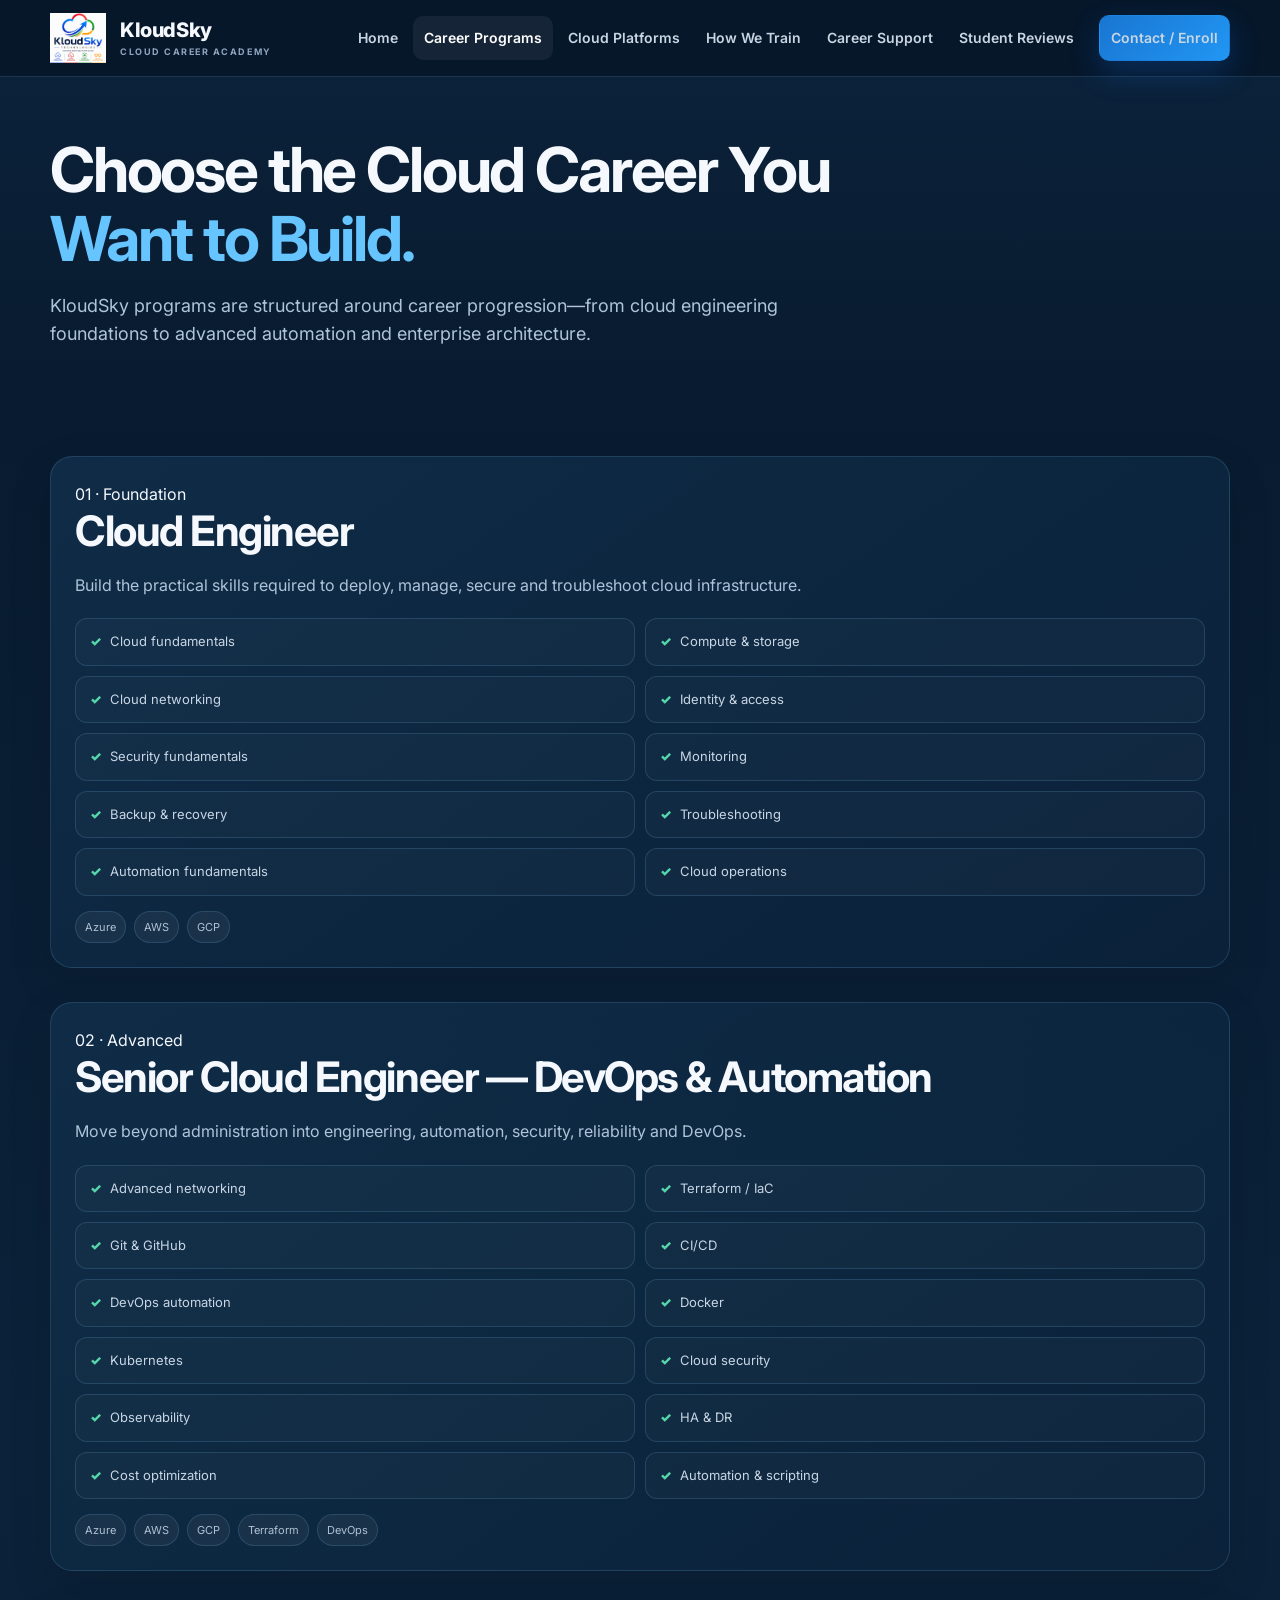
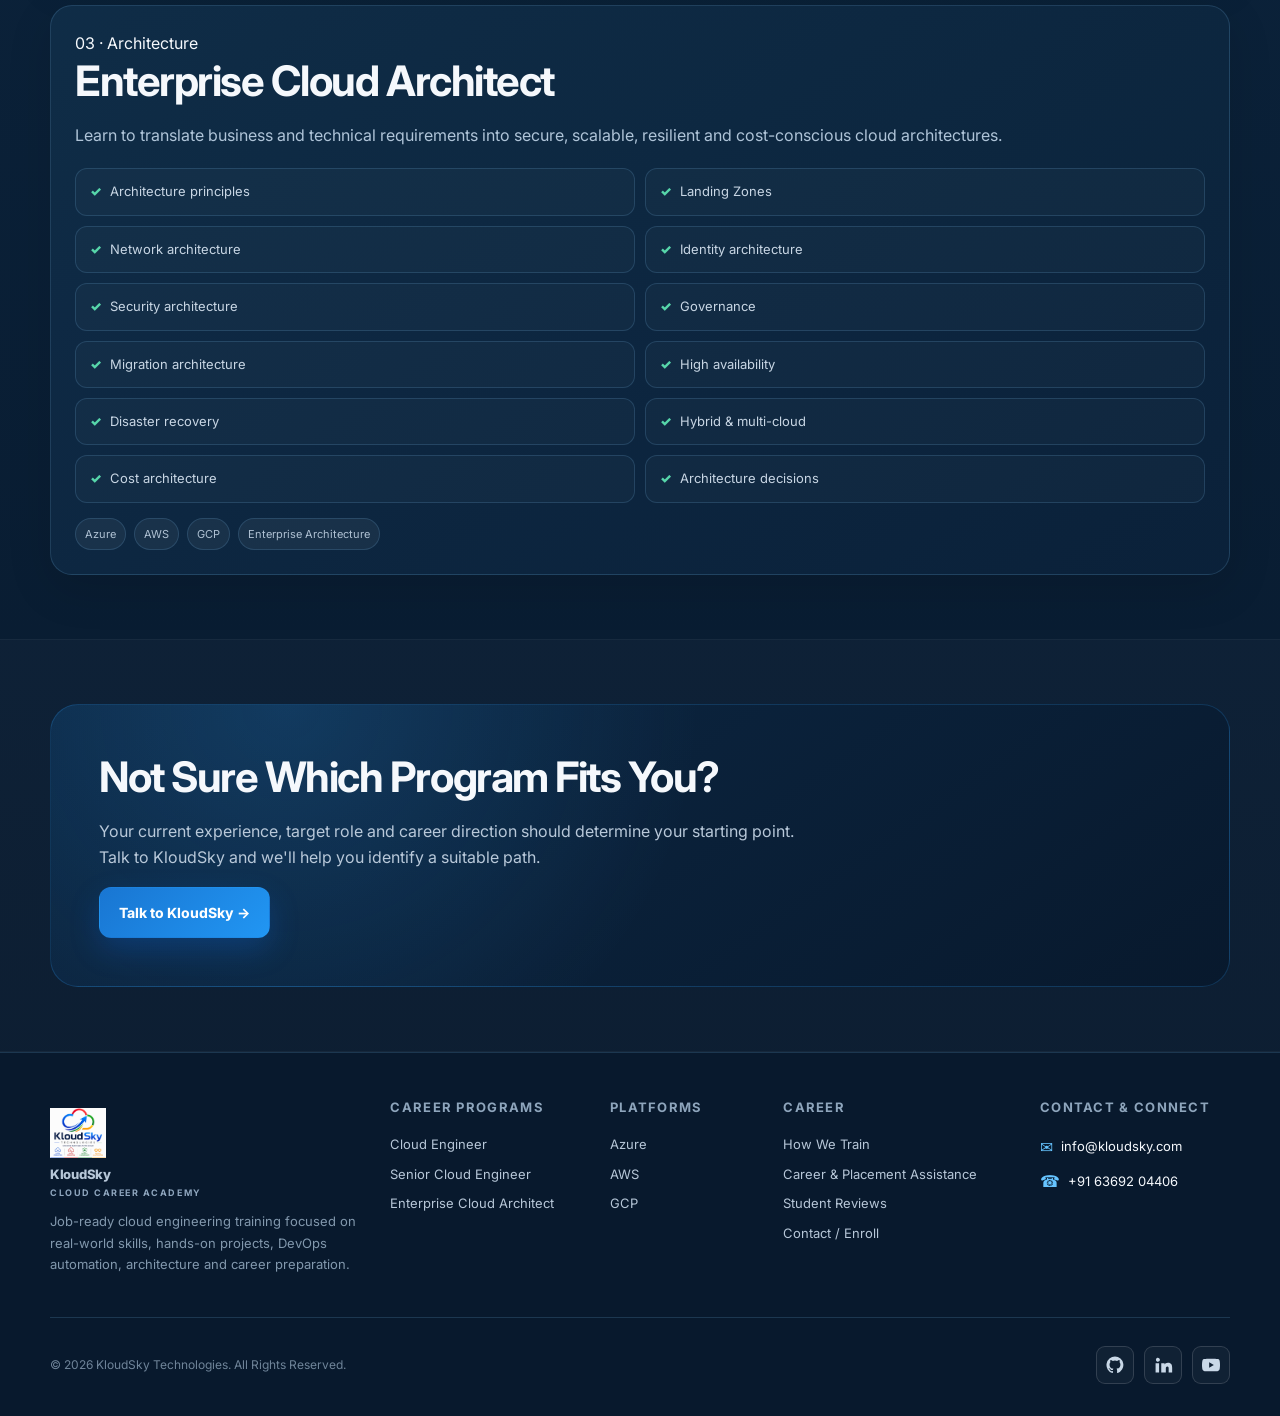
==== commit 6097d945: "v2 code updated" ====
--- a/career-programs.html
+++ b/career-programs.html
@@ -1,5 +1,6 @@
 <!DOCTYPE html>
 <html lang="en">
+
 <head>
     <meta charset="utf-8" />
     <meta content="width=device-width,initial-scale=1" name="viewport" />
@@ -153,8 +154,8 @@
     </header>
     <main id="main">
         <section class="page-hero">
-            <div class="container"><span class="eyebrow">Career Programs</span>
-                <h1>Choose the Cloud Career You Want to Build.</h1>
+            <div class="container">
+                <h1>Choose the Cloud Career You<br /><span style="color:#66c4ff">Want to Build.</span></h1>
                 <p>KloudSky programs are structured around career progression—from cloud engineering foundations to
                     advanced automation and enterprise architecture.</p>
             </div>
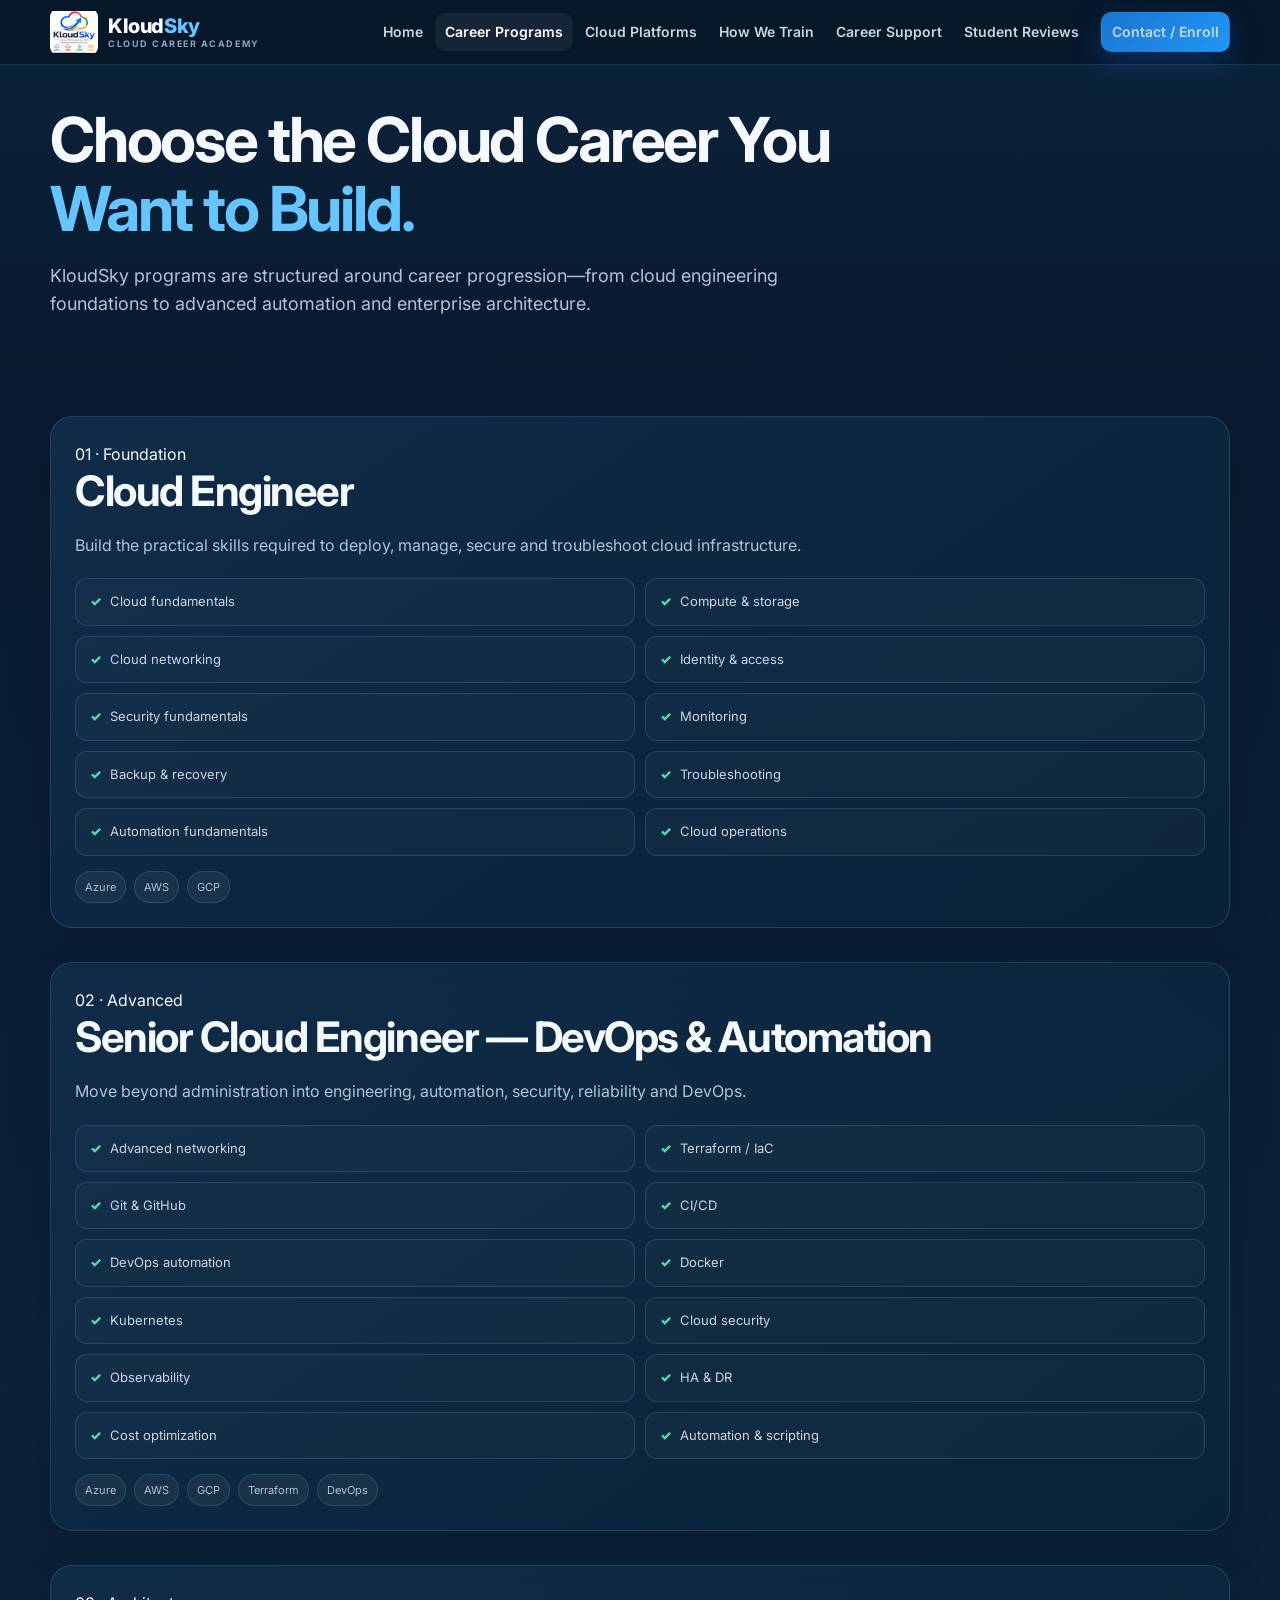
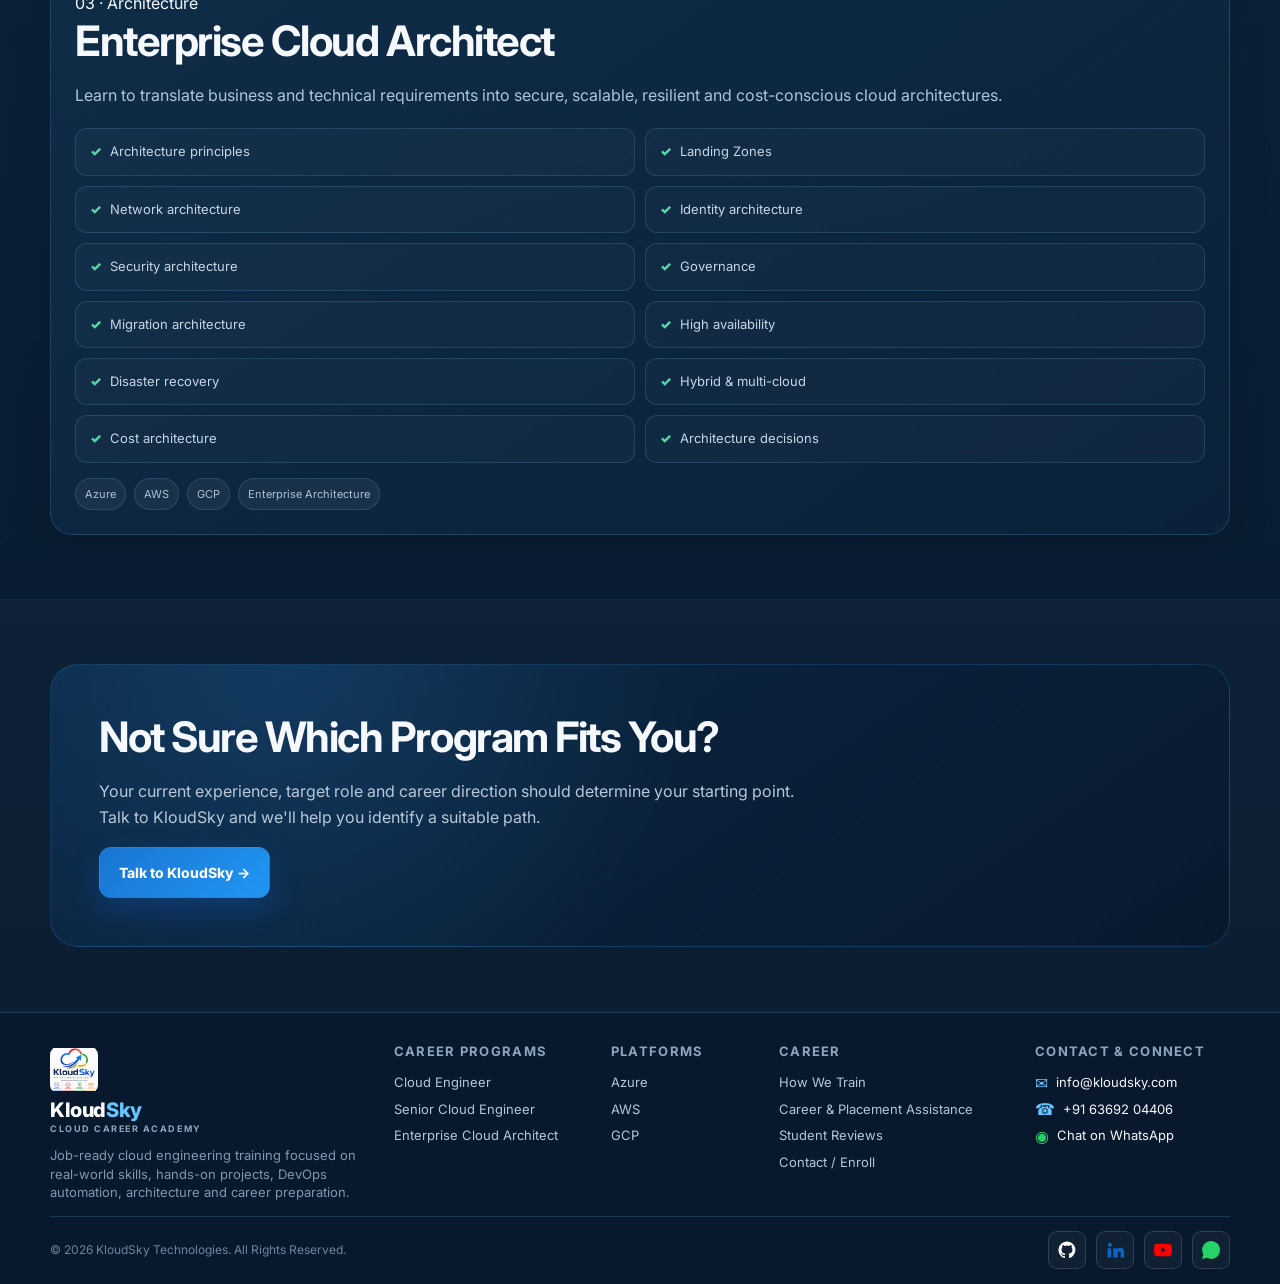
==== commit 5b562869: "code" ====
--- a/career-programs.html
+++ b/career-programs.html
@@ -98,6 +98,19 @@
             width: 20px;
             height: 20px;
         }
+
+        /* Official brand colors for communication/social icons */
+.footer .footer-social[aria-label="GitHub"]{color:#fff;}
+.footer .footer-social[aria-label="LinkedIn"]{color:#0A66C2;}
+.footer .footer-social[aria-label="YouTube"]{color:#FF0000;}
+.footer .footer-social[aria-label="WhatsApp"]{color:#25D366;}
+
+.footer .footer-social[aria-label="GitHub"]:hover{color:#fff;background:rgba(255,255,255,.10);}
+.footer .footer-social[aria-label="LinkedIn"]:hover{color:#0A66C2;background:rgba(10,102,194,.12);}
+.footer .footer-social[aria-label="YouTube"]:hover{color:#FF0000;background:rgba(255,0,0,.10);}
+.footer .footer-social[aria-label="WhatsApp"]:hover{color:#25D366;background:rgba(37,211,102,.12);}
+
+.footer .footer-contact-column a[href^="https://wa.me/"] .footer-contact-icon{color:#25D366;}
 
         @media(max-width:980px) {
             .footer .footer-grid {
@@ -264,13 +277,13 @@
                     <h4>Contact &amp; Connect</h4><a href="mailto:info@kloudsky.com"><span aria-hidden="true"
                             class="footer-contact-icon">✉</span><span>info@kloudsky.com</span></a><a
                         href="tel:+916369204406"><span aria-hidden="true" class="footer-contact-icon">☎</span><span>+91
-                            63692 04406</span></a>
+                            63692 04406</span></a><a href="https://wa.me/916369204406?text=Hi%20KloudSky%2C%20I%27m%20interested%20in%20your%20cloud%20career%20programs." rel="noopener" target="_blank"><span aria-hidden="true" class="footer-contact-icon">◉</span><span>Chat on WhatsApp</span></a>
                 </div>
             </div>
             <div class="footer-bottom"><span>© <span data-year=""></span> KloudSky Technologies. All Rights
                     Reserved.</span>
                 <div aria-label="Social media links" class="footer-socials-bottom">
-                    <a aria-label="GitHub" class="footer-social" href="#" title="GitHub">
+                    <a aria-label="GitHub" class="footer-social" href="https://github.com/kloudsky" rel="noopener" target="_blank" title="GitHub">
                         <svg aria-hidden="true" viewbox="0 0 24 24">
                             <path
                                 d="M12 .6a11.4 11.4 0 0 0-3.61 22.21c.57.1.78-.25.78-.55v-2.15c-3.17.69-3.84-1.34-3.84-1.34-.52-1.31-1.27-1.66-1.27-1.66-1.03-.71.08-.7.08-.7 1.14.08 1.74 1.17 1.74 1.17 1.01 1.73 2.65 1.23 3.3.94.1-.73.4-1.23.72-1.51-2.53-.29-5.2-1.26-5.2-5.62 0-1.24.44-2.25 1.17-3.04-.12-.29-.51-1.44.11-3 0 0 .95-.3 3.13 1.16a10.9 10.9 0 0 1 5.7 0c2.18-1.46 3.13-1.16 3.13-1.16.62 1.56.23 2.71.11 3 .73.79 1.17 1.8 1.17 3.04 0 4.37-2.67 5.32-5.21 5.61.41.35.77 1.04.77 2.1v3.11c0 .3.21.65.79.54A11.4 11.4 0 0 0 12 .6Z"
@@ -286,13 +299,16 @@
                                 fill="currentColor"></path>
                         </svg>
                     </a>
-                    <a aria-label="YouTube" class="footer-social" href="#" title="YouTube">
+                    <a aria-label="YouTube" class="footer-social" href="https://www.youtube.com/@KloudSkyCareerAcademy" rel="noopener" target="_blank" title="YouTube">
                         <svg aria-hidden="true" viewbox="0 0 24 24">
                             <path
                                 d="M23.5 6.2a3 3 0 0 0-2.12-2.13C19.5 3.55 12 3.55 12 3.55s-7.5 0-9.38.52A3 3 0 0 0 .5 6.2 31.2 31.2 0 0 0 0 12a31.2 31.2 0 0 0 .5 5.8 3 3 0 0 0 2.12 2.13c1.88.52 9.38.52 9.38.52s7.5 0 9.38-.52a3 3 0 0 0 2.12-2.13A31.2 31.2 0 0 0 24 12a31.2 31.2 0 0 0-.5-5.8ZM9.55 15.6V8.4L15.8 12l-6.25 3.6Z"
                                 fill="currentColor"></path>
                         </svg>
                     </a>
+                    <a aria-label="WhatsApp" class="footer-social" href="https://wa.me/916369204406?text=Hi%20KloudSky%2C%20I%27m%20interested%20in%20your%20cloud%20career%20programs." rel="noopener" target="_blank" title="WhatsApp">
+                        <svg aria-hidden="true" viewbox="0 0 24 24"><path d="M20.52 3.48A11.87 11.87 0 0 0 12.08 0C5.53 0 .2 5.33.2 11.89c0 2.1.55 4.15 1.59 5.96L.1 24l6.3-1.65a11.88 11.88 0 0 0 5.68 1.44h.01c6.55 0 11.88-5.33 11.88-11.89 0-3.17-1.23-6.15-3.45-8.42Z" fill="currentColor"></path></svg>
+                    </a>
                 </div>
             </div>
         </div>
--- a/assets/css/style.css
+++ b/assets/css/style.css
@@ -1092,3 +1092,331 @@
         margin-left:0;
     }
 }
+
+
+/* =========================================================
+   KloudSky UNIVERSAL HEADER / FOOTER FINAL COMPACT v6
+   ========================================================= */
+
+/* 1) Keep "KloudSky" visually together.
+      Only the word colors change — no artificial spacing. */
+.nav .brand-name,
+.footer .brand-name{
+    font-size:0 !important;
+    line-height:1 !important;
+    letter-spacing:-.02em !important;
+    white-space:nowrap !important;
+    color:transparent !important;
+}
+
+.nav .brand-name::before,
+.footer .brand-name::before{
+    content:"Kloud" !important;
+    display:inline !important;
+    color:#ffffff !important;
+    font-size:20px !important;
+    line-height:1 !important;
+}
+
+.nav .brand-name::after,
+.footer .brand-name::after{
+    content:"Sky" !important;
+    display:inline !important;
+    color:#66c4ff !important;
+    font-size:20px !important;
+    line-height:1 !important;
+}
+
+/* 2) Compact the complete header.
+      This removes excess vertical space below/around the navigation. */
+.nav-inner{
+    min-height:64px !important;
+    height:64px !important;
+    gap:20px !important;
+}
+
+.nav .kloudsky-logo{
+    width:48px !important;
+    height:48px !important;
+}
+
+.nav .brand{
+    gap:10px !important;
+    height:52px !important;
+}
+
+.nav .brand-subtitle{
+    margin-top:3px !important;
+    line-height:1 !important;
+    font-size:9px !important;
+}
+
+.nav .nav-links{
+    gap:2px !important;
+}
+
+.nav .nav-links a{
+    padding:7px 10px !important;
+}
+
+/* Reduce the large blank area immediately below the header
+   before the home-page hero content starts. */
+.hero{
+    padding-top:42px !important;
+    padding-bottom:48px !important;
+}
+
+/* Keep the page-hero pages equally compact. */
+.page-hero{
+    padding-top:40px !important;
+    padding-bottom:34px !important;
+}
+
+/* 3) Compact footer vertically. */
+.footer{
+    padding-top:28px !important;
+    padding-bottom:10px !important;
+}
+
+.footer .footer-grid{
+    gap:22px !important;
+    margin-bottom:0 !important;
+}
+
+.footer .footer-grid > div{
+    margin-top:0 !important;
+    margin-bottom:0 !important;
+}
+
+.footer .footer-grid .brand{
+    gap:10px !important;
+    height:52px !important;
+}
+
+.footer .footer-grid .kloudsky-logo{
+    width:48px !important;
+    height:48px !important;
+}
+
+.footer .footer-grid .brand-subtitle{
+    margin-top:3px !important;
+    line-height:1 !important;
+    font-size:9px !important;
+}
+
+/* Reduce spacing inside footer columns. */
+.footer h4{
+    margin-bottom:10px !important;
+}
+
+.footer a{
+    margin:5px 0 !important;
+}
+
+.footer .desc{
+    margin-top:10px !important;
+    margin-bottom:0 !important;
+    line-height:1.45 !important;
+}
+
+/* Footer divider and copyright/social row directly underneath. */
+.footer .footer-bottom{
+    margin-top:14px !important;
+    padding-top:9px !important;
+    padding-bottom:0 !important;
+    min-height:0 !important;
+}
+
+/* Alternate footer-contact layout, if used by a page. */
+.footer .footer-contact{
+    margin-top:12px !important;
+    padding-top:10px !important;
+    padding-bottom:6px !important;
+}
+
+.footer .footer-contact-title{
+    margin-bottom:8px !important;
+}
+
+.footer .footer-contact-items{
+    gap:7px 16px !important;
+}
+
+.footer .footer-socials{
+    gap:7px !important;
+}
+
+/* Mobile */
+@media(max-width:620px){
+    .nav-inner{
+        min-height:60px !important;
+        height:60px !important;
+    }
+
+    .nav .kloudsky-logo,
+    .footer .footer-grid .kloudsky-logo{
+        width:44px !important;
+        height:44px !important;
+    }
+
+    .nav .brand,
+    .footer .footer-grid .brand{
+        height:48px !important;
+        gap:8px !important;
+    }
+
+    .nav .brand-name::before,
+    .footer .brand-name::before,
+    .nav .brand-name::after,
+    .footer .brand-name::after{
+        font-size:18px !important;
+    }
+
+    .hero{
+        padding-top:32px !important;
+        padding-bottom:40px !important;
+    }
+
+    .page-hero{
+        padding-top:30px !important;
+        padding-bottom:28px !important;
+    }
+
+    .footer{
+        padding-top:22px !important;
+        padding-bottom:8px !important;
+    }
+
+    .footer .footer-bottom{
+        margin-top:10px !important;
+        padding-top:8px !important;
+    }
+}
+
+
+/* =========================================================
+   UNIVERSAL FINAL POLISH v7
+   Fixes: logo corners, true KloudSky color split,
+   footer brand overlap, section heading alignment.
+   ========================================================= */
+
+/* Logo: subtle rounded corners in header + footer */
+.nav .kloudsky-logo,
+.footer .kloudsky-logo,
+.footer .footer-grid .kloudsky-logo{
+    border-radius:9px !important;
+    overflow:hidden !important;
+}
+
+/* KloudSky: exact word split — Kloud white + Sky light blue.
+   The two generated pieces are inline, so there is NO artificial gap. */
+.nav .brand-name,
+.footer .brand-name,
+.footer .footer-grid .brand-name{
+    display:inline-block !important;
+    width:max-content !important;
+    font-size:0 !important;
+    line-height:1 !important;
+    letter-spacing:-.02em !important;
+    white-space:nowrap !important;
+    color:transparent !important;
+}
+
+.nav .brand-name::before,
+.footer .brand-name::before,
+.footer .footer-grid .brand-name::before{
+    content:"Kloud" !important;
+    display:inline !important;
+    color:#ffffff !important;
+    font-size:20px !important;
+    line-height:1 !important;
+    letter-spacing:-.02em !important;
+}
+
+.nav .brand-name::after,
+.footer .brand-name::after,
+.footer .footer-grid .brand-name::after{
+    content:"Sky" !important;
+    display:inline !important;
+    color:#66c4ff !important;
+    font-size:20px !important;
+    line-height:1 !important;
+    letter-spacing:-.02em !important;
+}
+
+/* Restore natural brand-text height so subtitle and description
+   never overlap in the footer. */
+.nav .brand-text,
+.footer .brand-text,
+.footer .footer-grid .brand-text{
+    height:auto !important;
+    min-height:0 !important;
+    display:flex !important;
+    flex-direction:column !important;
+    justify-content:center !important;
+}
+
+.footer .footer-grid .brand{
+    height:auto !important;
+    min-height:48px !important;
+    align-items:center !important;
+}
+
+.footer .footer-grid .brand-subtitle{
+    display:block !important;
+    margin-top:4px !important;
+    line-height:1.05 !important;
+}
+
+/* Footer description starts only after the complete brand block. */
+.footer .footer-grid > div:first-child .desc{
+    display:block !important;
+    margin-top:12px !important;
+    margin-bottom:0 !important;
+    line-height:1.45 !important;
+}
+
+/* Section title + supporting paragraph:
+   align them from the same top line instead of dropping the
+   paragraph down to the bottom of a two-line heading. */
+.section-head{
+    align-items:flex-start !important;
+}
+
+/* Keep heading/paragraph line-height tight and consistent. */
+.section-head h2,
+.section-head h1{
+    line-height:1.08 !important;
+    margin-top:0 !important;
+}
+
+.section-head p{
+    margin-top:4px !important;
+    line-height:1.5 !important;
+}
+
+/* Mobile brand sizing */
+@media(max-width:620px){
+    .nav .brand-name::before,
+    .nav .brand-name::after,
+    .footer .brand-name::before,
+    .footer .brand-name::after,
+    .footer .footer-grid .brand-name::before,
+    .footer .footer-grid .brand-name::after{
+        font-size:18px !important;
+    }
+
+    .nav .brand-text,
+    .footer .brand-text,
+    .footer .footer-grid .brand-text{
+        height:auto !important;
+    }
+
+    .footer .footer-grid .brand{
+        height:auto !important;
+    }
+
+    .footer .footer-grid > div:first-child .desc{
+        margin-top:10px !important;
+    }
+}
